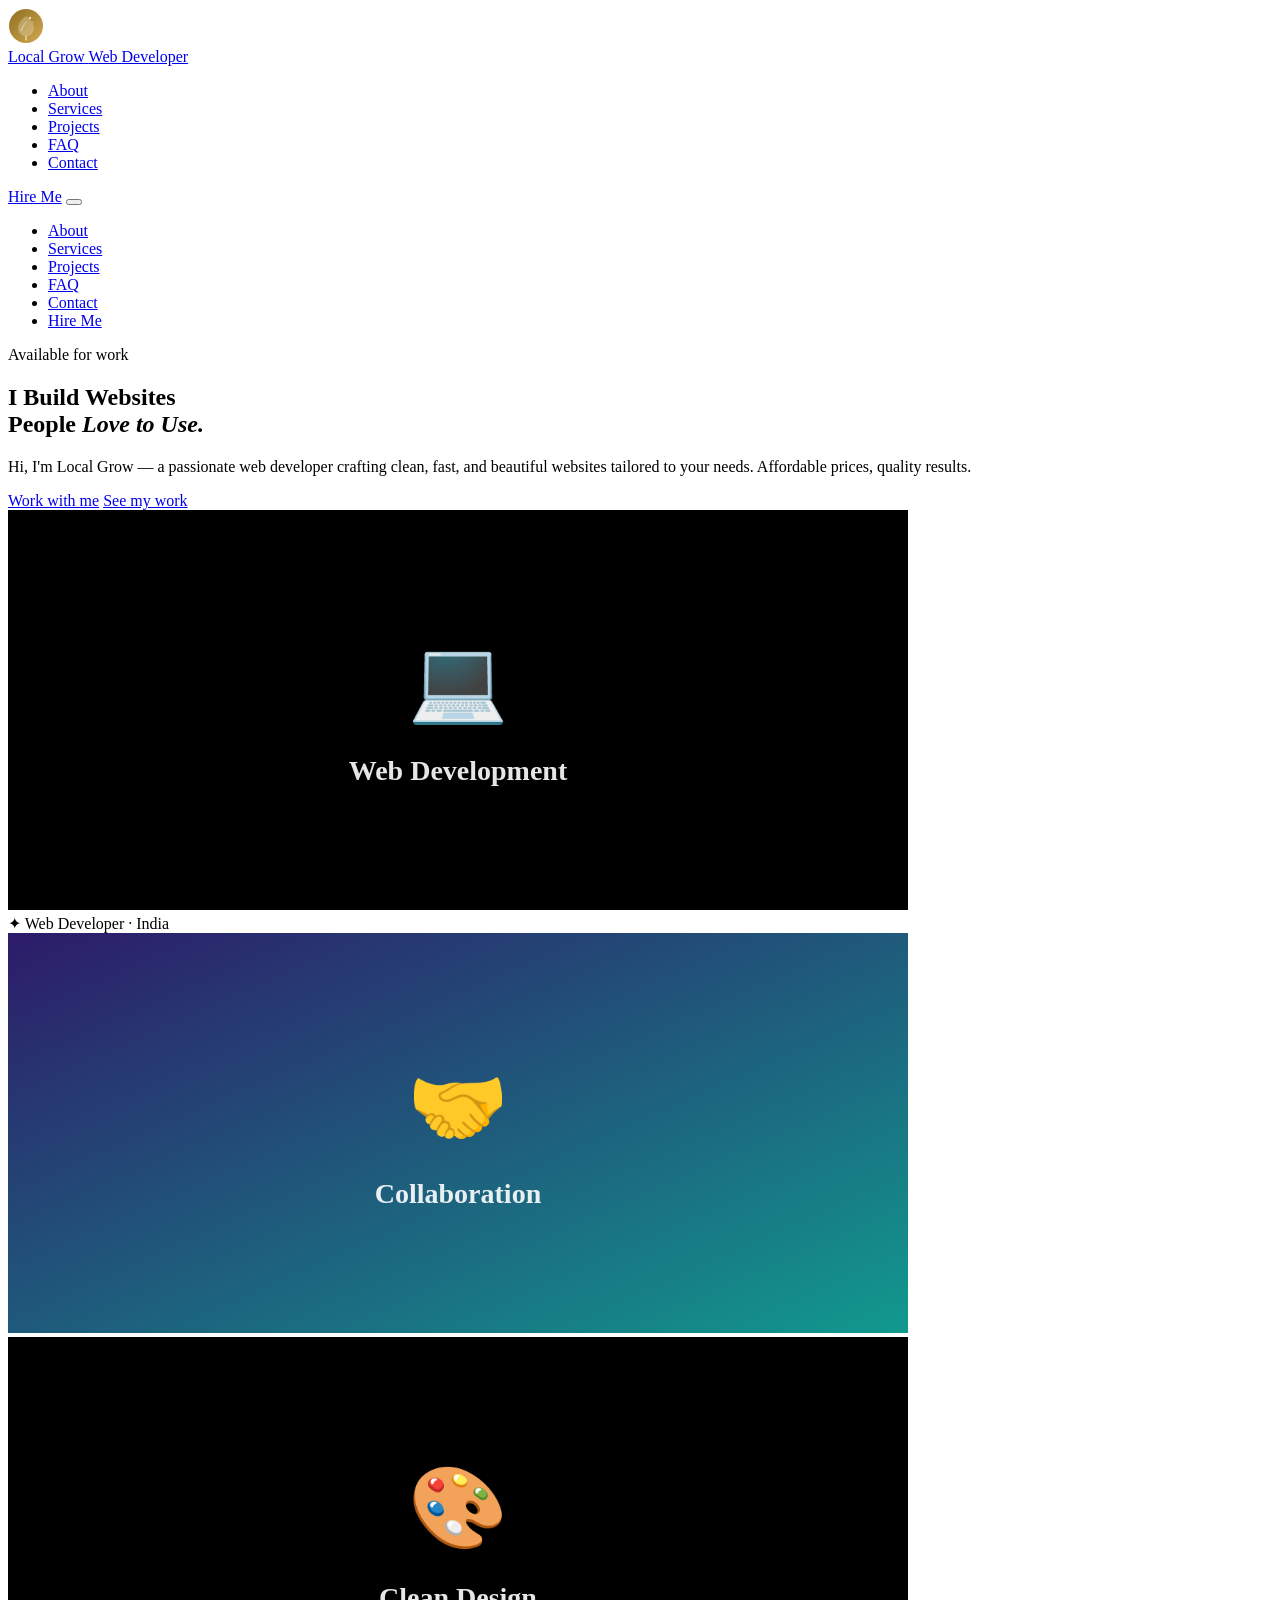
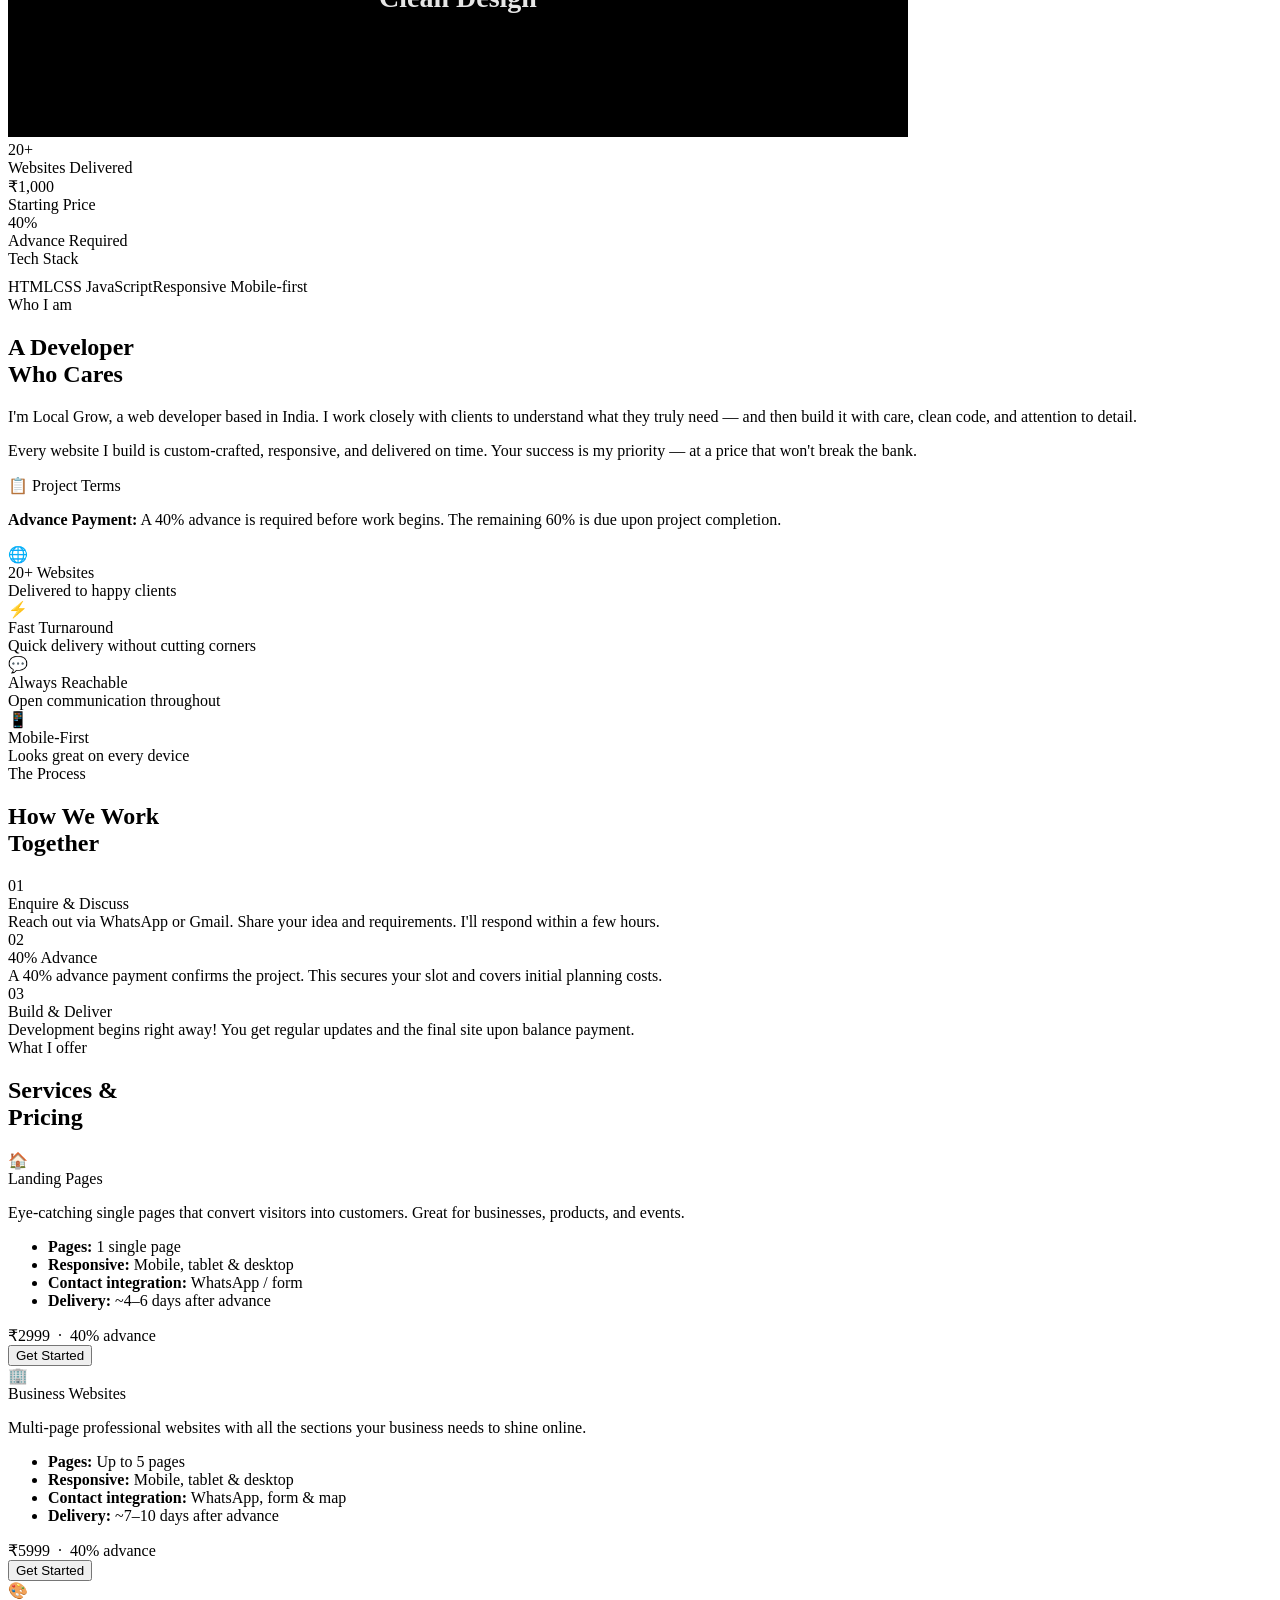
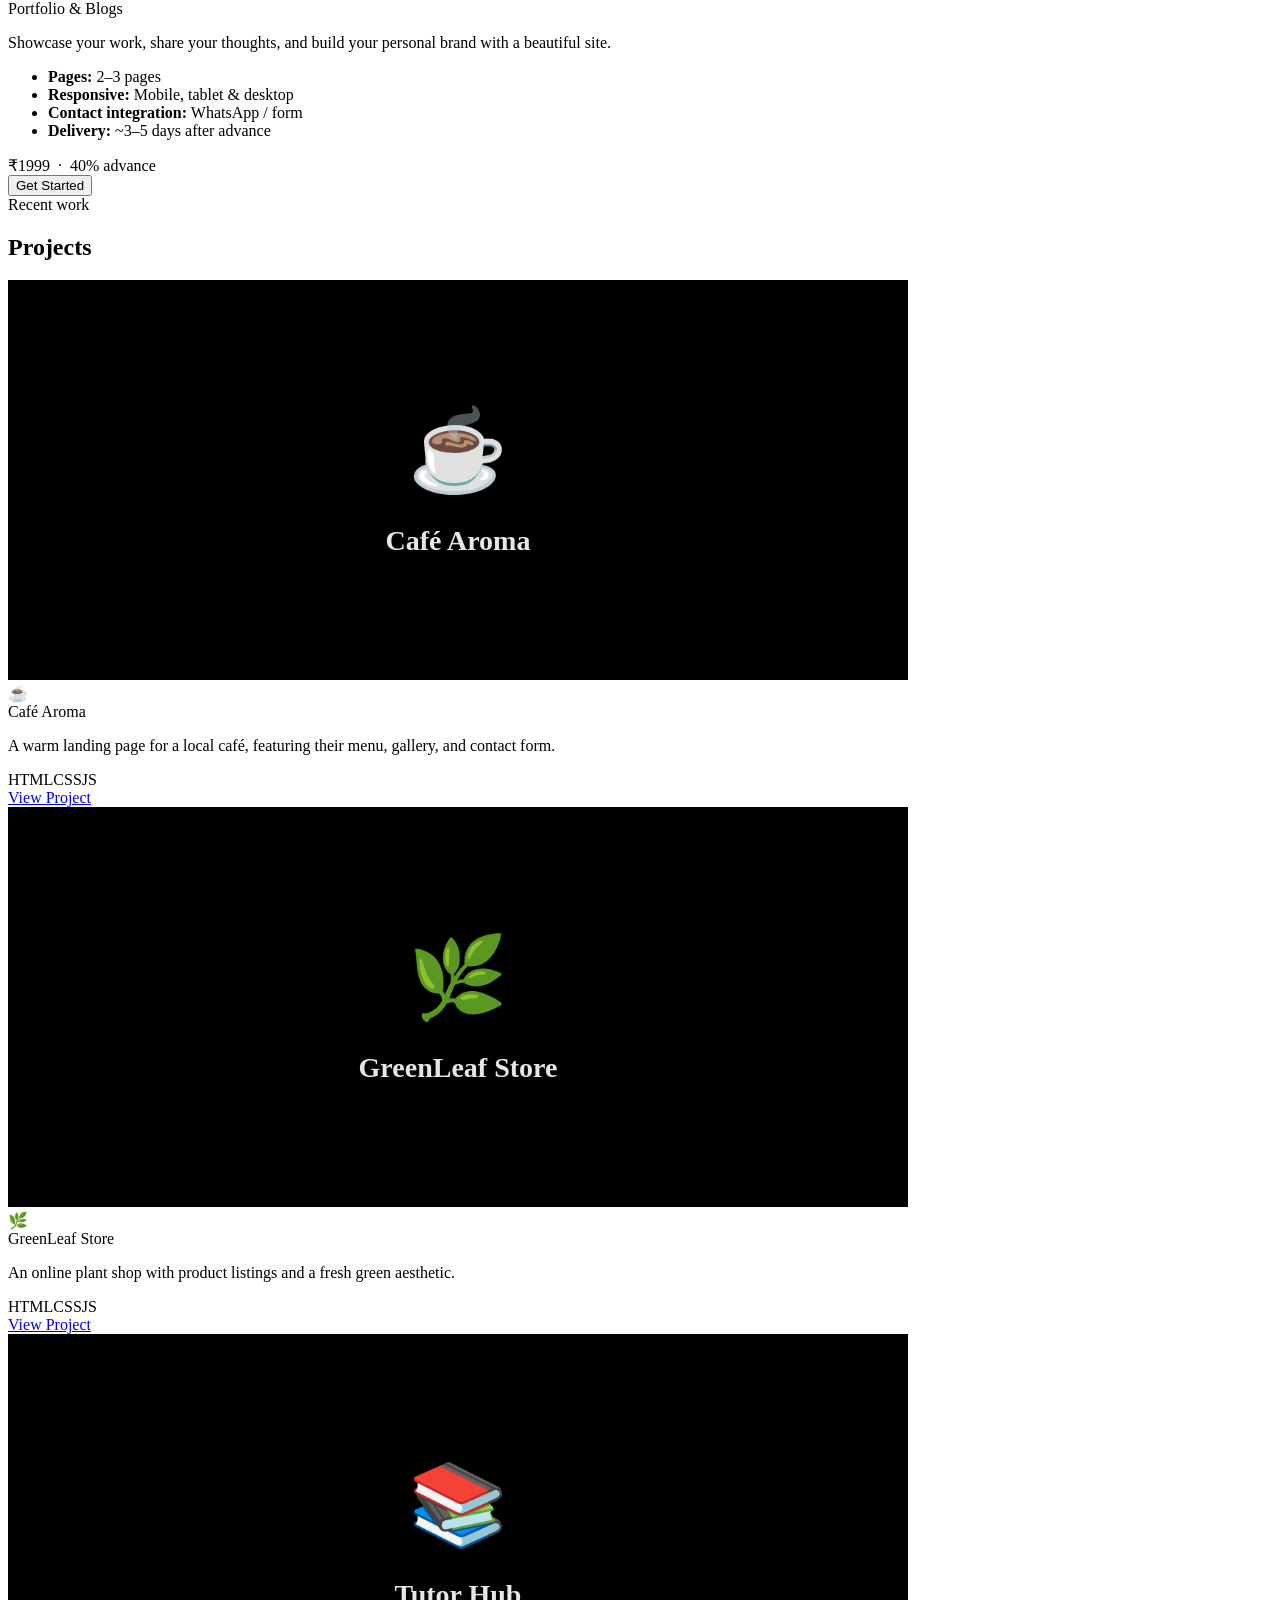
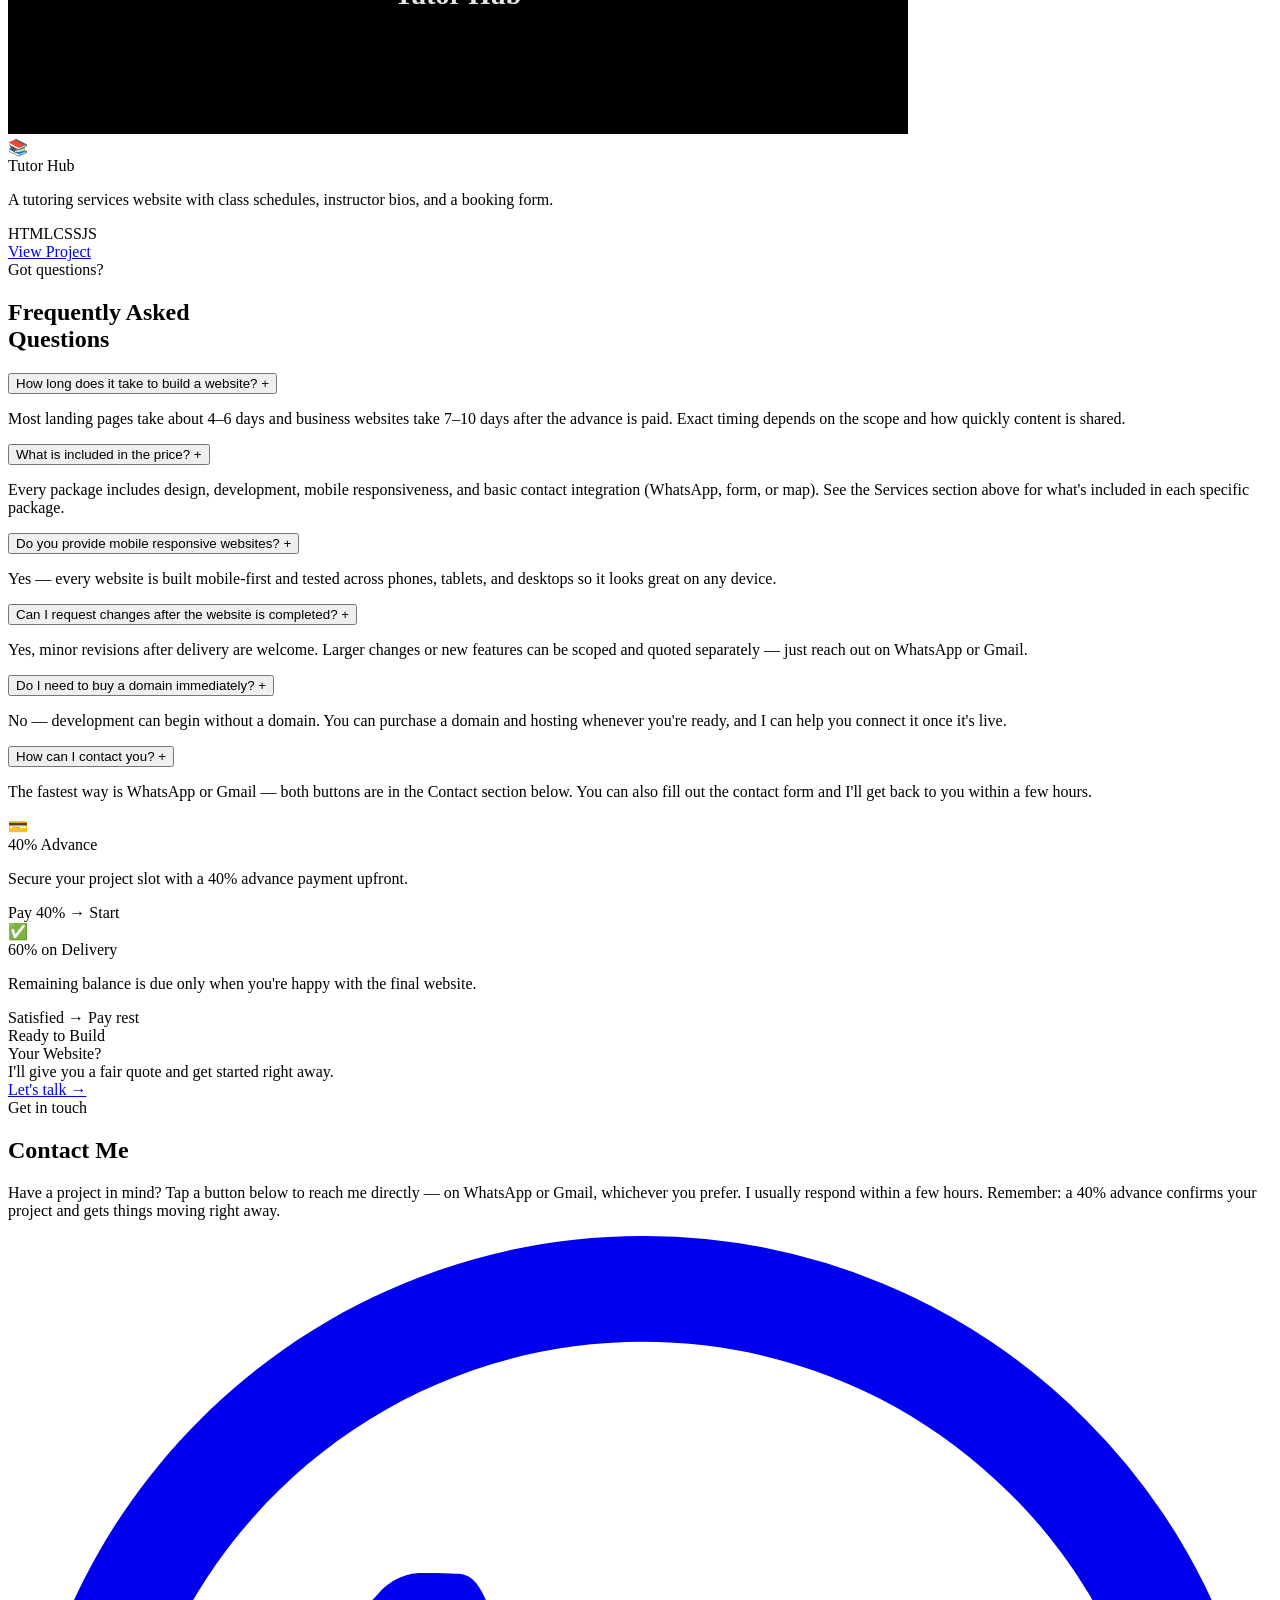
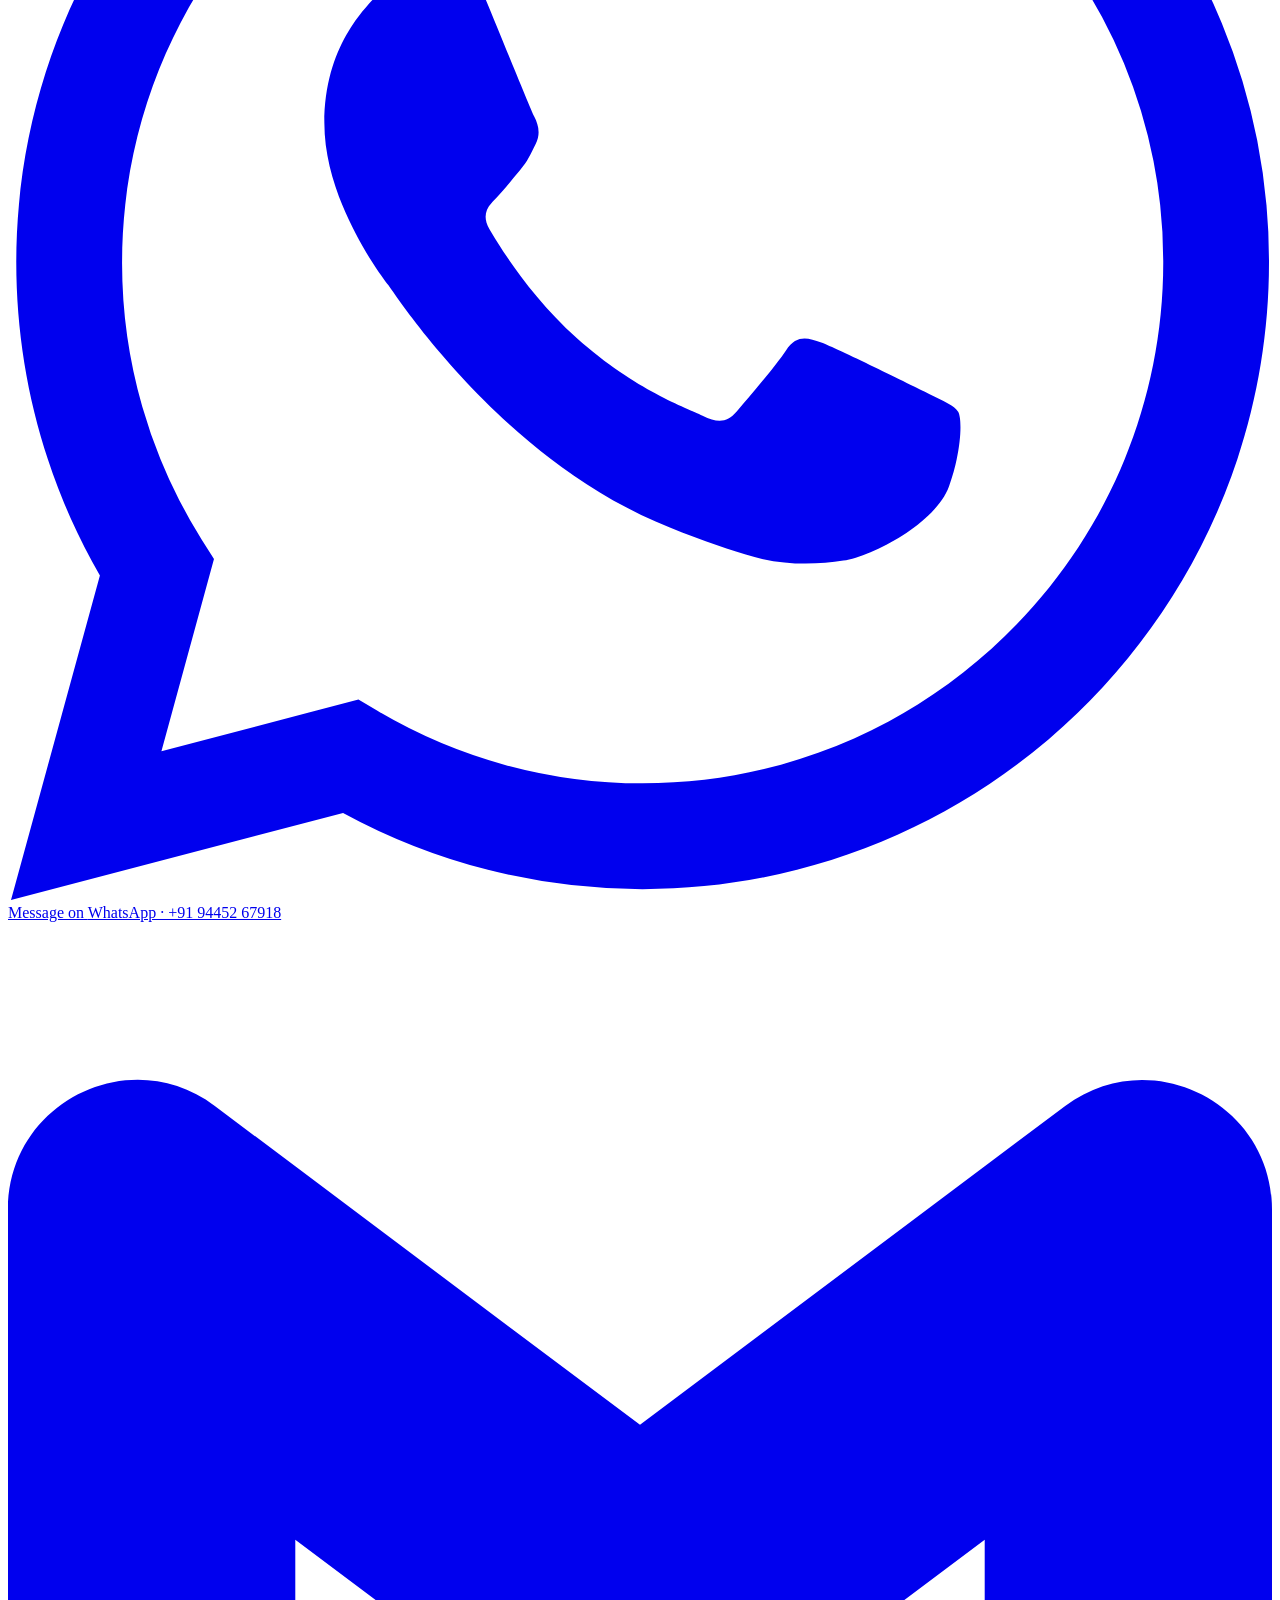
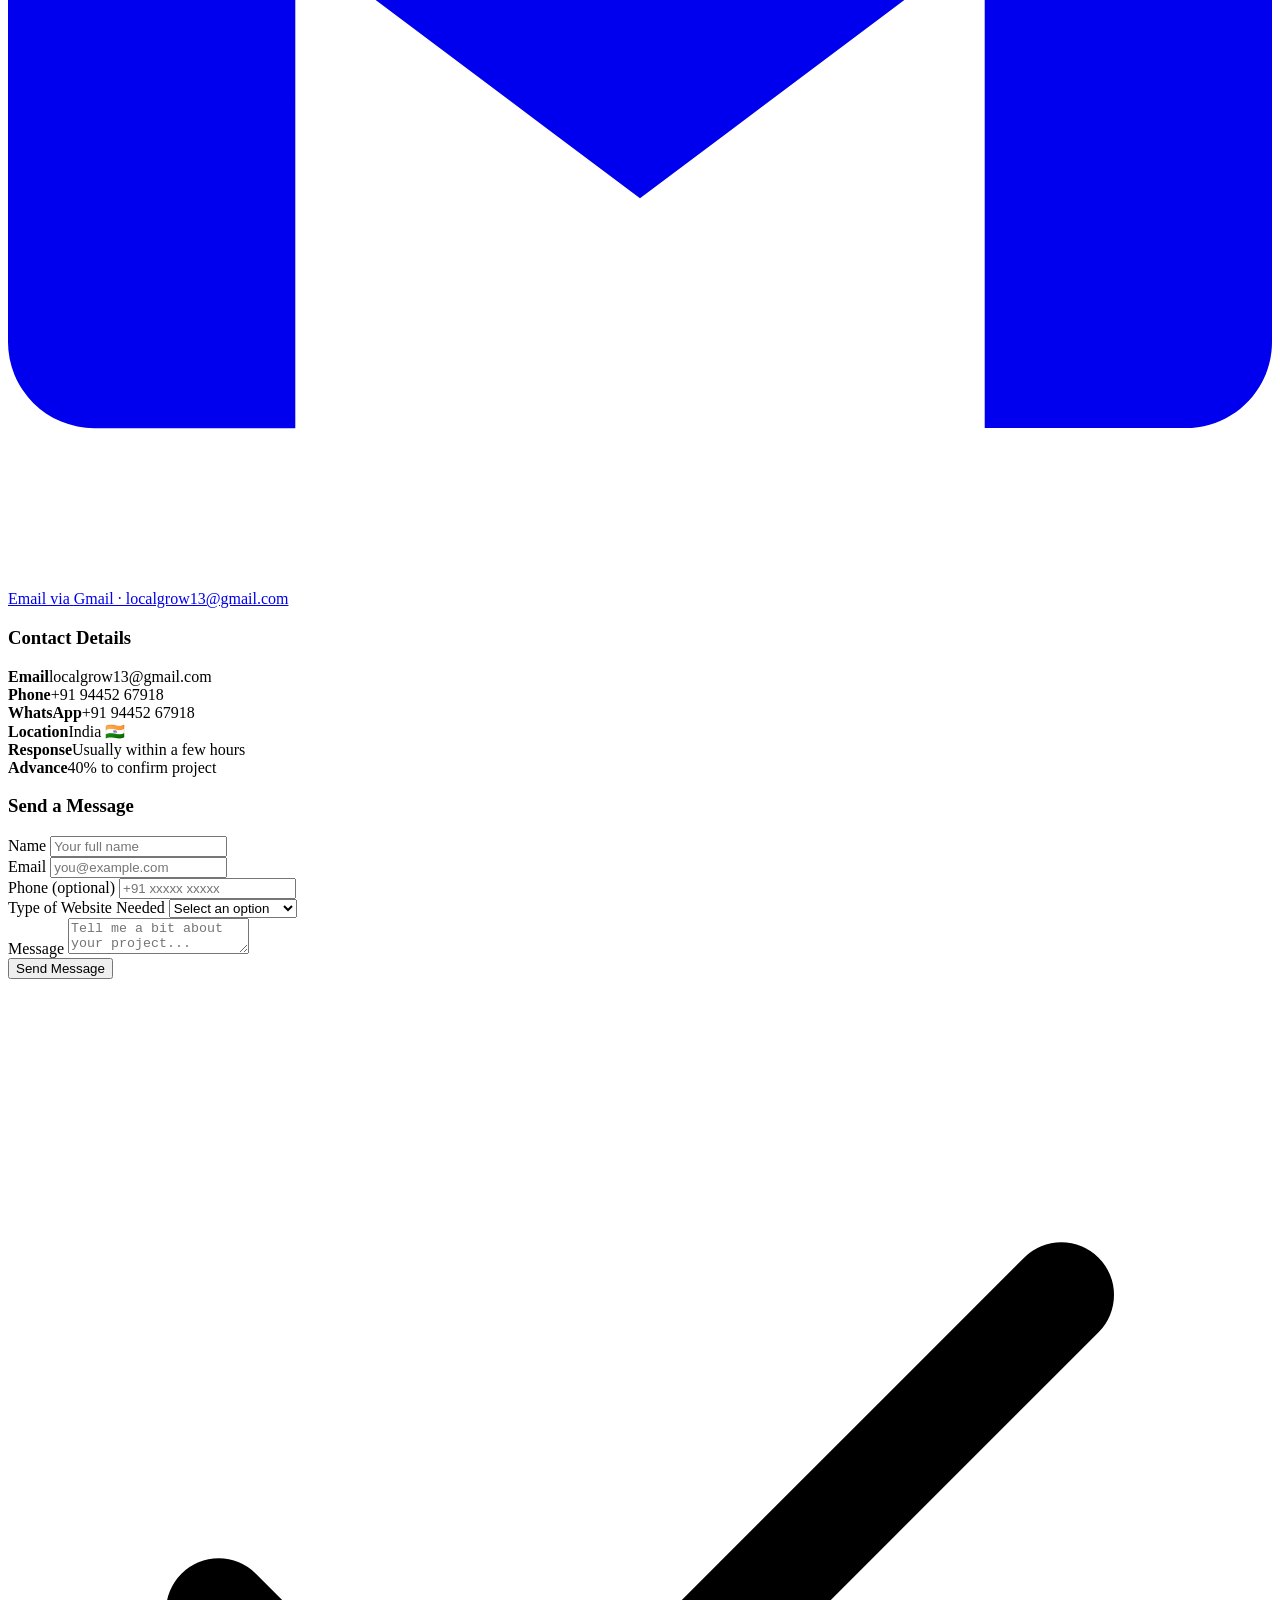
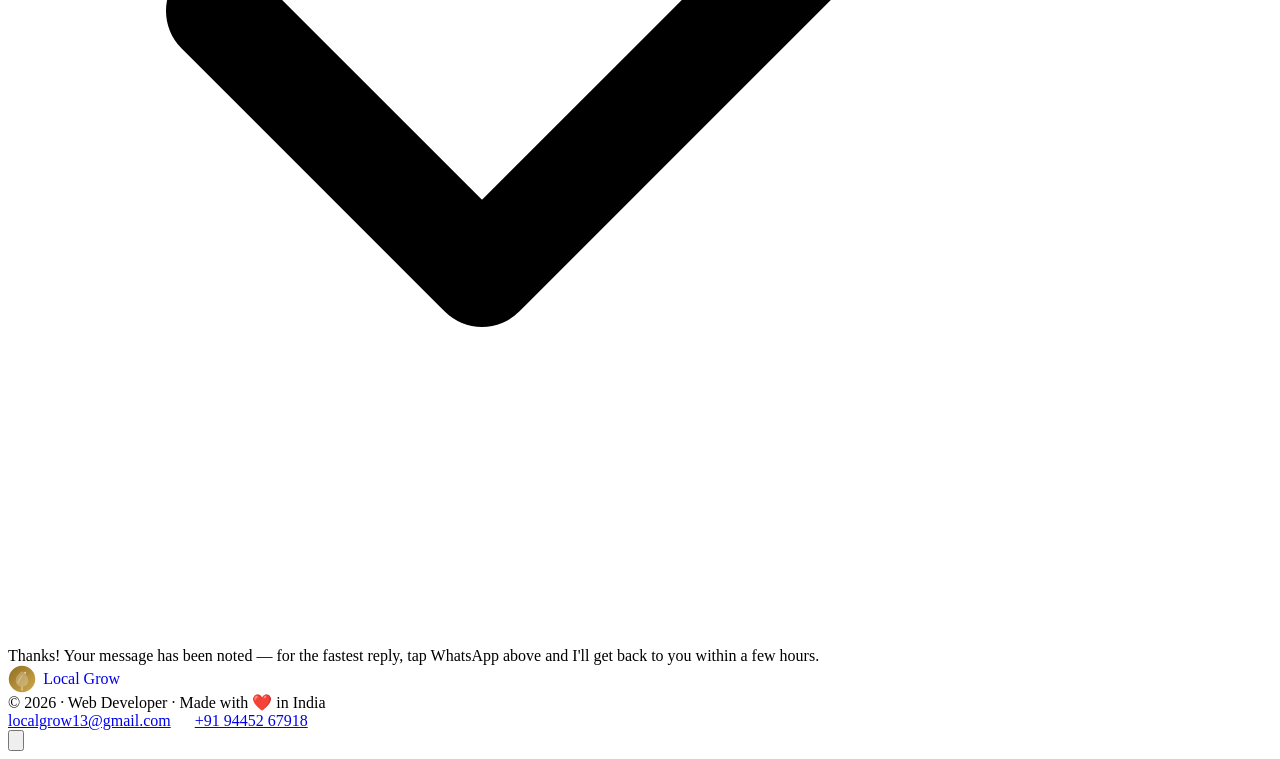
==== index.html @ 1a205a89 "Rename index[1].html to index.html" ====
<!DOCTYPE html>
<html lang="en">
<head>
<meta charset="UTF-8" />
<meta name="viewport" content="width=device-width, initial-scale=1.0" />
<title>Local Grow — Web Developer</title>
<link rel="icon" type="image/svg+xml" href="data:image/svg+xml,%3Csvg xmlns='http://www.w3.org/2000/svg' viewBox='0 0 36 36'%3E%3Cdefs%3E%3ClinearGradient id='g' x1='0' y1='0' x2='36' y2='36' gradientUnits='userSpaceOnUse'%3E%3Cstop offset='0%25' stop-color='%238c6d1f'/%3E%3Cstop offset='100%25' stop-color='%23d4aa50'/%3E%3C/linearGradient%3E%3C/defs%3E%3Ccircle cx='18' cy='18' r='17' fill='url(%23g)'/%3E%3Cpath d='M18 8 C18 8 26 13 26 20 C26 25 22.5 28 18 28 C13.5 28 10 25 10 20 C10 13 18 8 18 8Z' fill='rgba(255,255,255,0.3)'/%3E%3Cline x1='18' y1='28' x2='18' y2='32' stroke='rgba(255,255,255,0.6)' stroke-width='1.5' stroke-linecap='round'/%3E%3Cpath d='M18 14 C18 14 14 19 13 23' stroke='rgba(255,255,255,0.5)' stroke-width='1' stroke-linecap='round' fill='none'/%3E%3Ccircle cx='22' cy='10' r='1.2' fill='rgba(255,255,255,0.7)'/%3E%3C/svg%3E" />
<link rel="preconnect" href="https://fonts.googleapis.com" />
<link rel="preconnect" href="https://fonts.gstatic.com" crossorigin />
<link href="https://fonts.googleapis.com/css2?family=Libre+Baskerville:ital,wght@0,400;0,700;1,400&family=Nunito+Sans:wght@300;400;500;600;700&family=Poppins:wght@300;400;500;600&display=swap" rel="stylesheet" />
<link rel="stylesheet" href="style.css" />
</head>
<body>

<!-- ══ NAV ══ -->
<nav>
  <a class="nav-logo" href="#">
    <!-- SVG leaf/grow icon -->
    <svg class="logo-icon" width="36" height="36" viewBox="0 0 36 36" fill="none" xmlns="http://www.w3.org/2000/svg">
      <circle cx="18" cy="18" r="17" fill="url(#logoGrad)" />
      <!-- leaf shape -->
      <path d="M18 8 C18 8 26 13 26 20 C26 25 22.5 28 18 28 C13.5 28 10 25 10 20 C10 13 18 8 18 8Z" fill="rgba(255,255,255,0.25)" />
      <!-- stem -->
      <line x1="18" y1="28" x2="18" y2="32" stroke="rgba(255,255,255,0.6)" stroke-width="1.5" stroke-linecap="round"/>
      <!-- vein -->
      <path d="M18 14 C18 14 14 19 13 23" stroke="rgba(255,255,255,0.5)" stroke-width="1" stroke-linecap="round" fill="none"/>
      <!-- sparkle top -->
      <circle cx="22" cy="10" r="1.2" fill="rgba(255,255,255,0.7)"/>
      <circle cx="25" cy="14" r=".7" fill="rgba(255,255,255,0.5)"/>
      <defs>
        <linearGradient id="logoGrad" x1="0" y1="0" x2="36" y2="36" gradientUnits="userSpaceOnUse">
          <stop offset="0%" stop-color="#8c6d1f"/>
          <stop offset="100%" stop-color="#d4aa50"/>
        </linearGradient>
      </defs>
    </svg>
    <div>
      <span class="logo-text-main">Local Grow</span>
      <span class="logo-text-sub">Web Developer</span>
    </div>
  </a>
  <ul class="nav-links">
    <li><a href="#about">About</a></li>
    <li><a href="#services">Services</a></li>
    <li><a href="#projects">Projects</a></li>
    <li><a href="#faq">FAQ</a></li>
    <li><a href="#contact">Contact</a></li>
  </ul>
  <a class="nav-cta" href="#contact">Hire Me</a>
  <!-- hamburger button, shown only on mobile/tablet -->
  <button class="nav-toggle" id="nav-toggle" aria-label="Toggle navigation menu" aria-expanded="false">
    <span></span><span></span><span></span>
  </button>
</nav>

<!-- dim background behind the mobile nav panel -->
<div class="nav-overlay" id="nav-overlay"></div>

<!-- mobile navigation panel -->
<ul class="nav-links-mobile" id="nav-links-mobile">
  <li><a href="#about">About</a></li>
  <li><a href="#services">Services</a></li>
  <li><a href="#projects">Projects</a></li>
  <li><a href="#faq">FAQ</a></li>
  <li><a href="#contact">Contact</a></li>
  <li><a class="nav-cta" href="#contact">Hire Me</a></li>
</ul>

<!-- ══ HERO ══ -->
<section class="hero">
  <div class="hero-content">
    <div class="hero-eyebrow"><span class="badge-dot"></span>Available for work</div>
    <h1>I Build Websites<br>People <em>Love to Use.</em></h1>
    <p class="hero-desc">Hi, I'm Local Grow — a passionate web developer crafting clean, fast, and beautiful websites tailored to your needs. Affordable prices, quality results.</p>
    <div class="hero-btns">
      <a class="btn-gold" href="#contact">Work with me</a>
      <a class="btn-outline" href="#projects">See my work</a>
    </div>
  </div>
  <div class="hero-visual">
    <!-- wide top photo -->
    <div class="hero-photo">
      <img src="[data-uri]"
           alt="Web development code editor" loading="lazy" onerror="this.src='https://picsum.photos/seed/code/900/400'" />
      <div class="hero-photo-badge">✦ Web Developer · India</div>
    </div>
    <!-- two smaller photos -->
    <div class="hero-photo">
      <img src="[data-uri]"
           alt="Developer working on laptop" loading="lazy" onerror="this.src='https://picsum.photos/seed/desk/600/300'" />
    </div>
    <div class="hero-photo">
      <img src="[data-uri]"
           alt="Web design on screen" loading="lazy" onerror="this.src='https://picsum.photos/seed/laptop/600/300'" />
    </div>
    <!-- stat card -->
    <div class="hero-stat-card">
      <div class="stat-row">
        <div class="stat">
          <div class="stat-num">20+</div>
          <div class="stat-label">Websites Delivered</div>
        </div>
        <div class="stat">
          <div class="stat-num">₹1,000</div>
          <div class="stat-label">Starting Price</div>
        </div>
        <div class="stat">
          <div class="stat-num">40%</div>
          <div class="stat-label">Advance Required</div>
        </div>
      </div>
      <div class="divider"></div>
      <div class="stat-label" style="margin-bottom:.65rem;">Tech Stack</div>
      <div class="skill-tags">
        <span class="tag">HTML</span><span class="tag">CSS</span>
        <span class="tag">JavaScript</span><span class="tag">Responsive</span>
        <span class="tag">Mobile-first</span>
      </div>
    </div>
  </div>
</section>

<!-- ══ ABOUT ══ -->
<section id="about">
  <div class="about-text">
    <div class="section-label reveal">Who I am</div>
    <h2 class="section-title reveal reveal-delay-1">A Developer<br>Who Cares</h2>
    <p class="reveal reveal-delay-2">I'm Local Grow, a web developer based in India. I work closely with clients to understand what they truly need — and then build it with care, clean code, and attention to detail.</p>
    <p class="reveal reveal-delay-2">Every website I build is custom-crafted, responsive, and delivered on time. Your success is my priority — at a price that won't break the bank.</p>

    <!-- POLICY NOTICE -->
    <div class="policy-notice reveal reveal-delay-3">
      <div class="policy-notice-title">📋 Project Terms</div>
      <p><strong>Advance Payment:</strong> A 40% advance is required before work begins. The remaining 60% is due upon project completion.</p>
    </div>
  </div>
  <div class="perks">
    <div class="perk reveal reveal-delay-1"><div class="perk-icon">🌐</div><div class="perk-title">20+ Websites</div><div class="perk-desc">Delivered to happy clients</div></div>
    <div class="perk reveal reveal-delay-2"><div class="perk-icon">⚡</div><div class="perk-title">Fast Turnaround</div><div class="perk-desc">Quick delivery without cutting corners</div></div>
    <div class="perk reveal reveal-delay-3"><div class="perk-icon">💬</div><div class="perk-title">Always Reachable</div><div class="perk-desc">Open communication throughout</div></div>
    <div class="perk reveal reveal-delay-4"><div class="perk-icon">📱</div><div class="perk-title">Mobile-First</div><div class="perk-desc">Looks great on every device</div></div>
  </div>
</section>

<!-- ══ HOW IT WORKS ══ -->
<section id="how-it-works">
  <div class="section-label reveal">The Process</div>
  <h2 class="section-title reveal reveal-delay-1">How We Work<br>Together</h2>
  <div class="steps-grid steps-grid-3">
    <div class="step-card reveal reveal-delay-1">
      <span class="step-num">01</span>
      <div class="step-title">Enquire & Discuss</div>
      <div class="step-desc">Reach out via WhatsApp or Gmail. Share your idea and requirements. I'll respond within a few hours.</div>
    </div>
    <div class="step-card highlight reveal reveal-delay-2">
      <span class="step-num">02</span>
      <div class="step-title">40% Advance</div>
      <div class="step-desc">A 40% advance payment confirms the project. This secures your slot and covers initial planning costs.</div>
    </div>
    <div class="step-card reveal reveal-delay-3">
      <span class="step-num">03</span>
      <div class="step-title">Build & Deliver</div>
      <div class="step-desc">Development begins right away! You get regular updates and the final site upon balance payment.</div>
    </div>
  </div>
</section>

<!-- ══ SERVICES ══ -->
<section id="services">
  <div class="section-label reveal">What I offer</div>
  <h2 class="section-title reveal reveal-delay-1">Services &amp;<br>Pricing</h2>
  <div class="services-grid">
    <div class="service-card reveal reveal-delay-1">
      <div class="service-icon">🏠</div>
      <div class="service-name">Landing Pages</div>
      <p class="service-desc">Eye-catching single pages that convert visitors into customers. Great for businesses, products, and events.</p>
      <!-- package details: what's included in this tier -->
      <ul class="service-list">
        <li><strong>Pages:</strong>&nbsp;1 single page</li>
        <li><strong>Responsive:</strong>&nbsp;Mobile, tablet &amp; desktop</li>
        <li><strong>Contact integration:</strong>&nbsp;WhatsApp / form</li>
        <li><strong>Delivery:</strong>&nbsp;~4–6 days after advance</li>
      </ul>
      <div class="service-price">₹2999 &nbsp;·&nbsp; 40% advance</div>
      <button type="button" class="btn-service" data-scroll-target="contact">Get Started</button>
    </div>
    <div class="service-card reveal reveal-delay-2">
      <div class="service-icon">🏢</div>
      <div class="service-name">Business Websites</div>
      <p class="service-desc">Multi-page professional websites with all the sections your business needs to shine online.</p>
      <ul class="service-list">
        <li><strong>Pages:</strong>&nbsp;Up to 5 pages</li>
        <li><strong>Responsive:</strong>&nbsp;Mobile, tablet &amp; desktop</li>
        <li><strong>Contact integration:</strong>&nbsp;WhatsApp, form &amp; map</li>
        <li><strong>Delivery:</strong>&nbsp;~7–10 days after advance</li>
      </ul>
      <div class="service-price">₹5999 &nbsp;·&nbsp; 40% advance</div>
      <button type="button" class="btn-service" data-scroll-target="contact">Get Started</button>
    </div>
    <div class="service-card reveal reveal-delay-3">
      <div class="service-icon">🎨</div>
      <div class="service-name">Portfolio &amp; Blogs</div>
      <p class="service-desc">Showcase your work, share your thoughts, and build your personal brand with a beautiful site.</p>
      <ul class="service-list">
        <li><strong>Pages:</strong>&nbsp;2–3 pages</li>
        <li><strong>Responsive:</strong>&nbsp;Mobile, tablet &amp; desktop</li>
        <li><strong>Contact integration:</strong>&nbsp;WhatsApp / form</li>
        <li><strong>Delivery:</strong>&nbsp;~3–5 days after advance</li>
      </ul>
      <div class="service-price">₹1999 &nbsp;·&nbsp; 40% advance</div>
      <button type="button" class="btn-service" data-scroll-target="contact">Get Started</button>
    </div>
  </div>
</section>

<!-- ══ PROJECTS ══ -->
<section id="projects">
  <div class="section-label reveal">Recent work</div>
  <h2 class="section-title reveal reveal-delay-1">Projects</h2>
  <div class="projects-grid">
    <div class="project-card reveal reveal-delay-1">
      <div class="project-photo">
        <img src="[data-uri]"
             alt="Café Aroma project" loading="lazy" onerror="this.src='https://picsum.photos/seed/cafe/600/300'" />
      </div>
      <div class="project-body">
        <div class="project-icon">☕</div>
        <div class="project-name">Café Aroma</div>
        <p class="project-desc">A warm landing page for a local café, featuring their menu, gallery, and contact form.</p>
        <div class="project-stack"><span class="tag">HTML</span><span class="tag">CSS</span><span class="tag">JS</span></div>
        <!-- project action buttons — replace href="#" with real links when available -->
        <div class="project-btns">
          <a class="btn-project btn-project-view" href="#" target="_blank" rel="noopener noreferrer">View Project</a>
        </div>
      </div>
    </div>
    <div class="project-card reveal reveal-delay-2">
      <div class="project-photo">
        <img src="[data-uri]"
             alt="GreenLeaf Store project" loading="lazy" onerror="this.src='https://picsum.photos/seed/plant/600/300'" />
      </div>
      <div class="project-body">
        <div class="project-icon">🌿</div>
        <div class="project-name">GreenLeaf Store</div>
        <p class="project-desc">An online plant shop with product listings and a fresh green aesthetic.</p>
        <div class="project-stack"><span class="tag">HTML</span><span class="tag">CSS</span><span class="tag">JS</span></div>
        <div class="project-btns">
          <a class="btn-project btn-project-view" href="#" target="_blank" rel="noopener noreferrer">View Project</a>
        </div>
      </div>
    </div>
    <div class="project-card reveal reveal-delay-3">
      <div class="project-photo">
        <img src="[data-uri]"
             alt="Tutor Hub project" loading="lazy" onerror="this.src='https://picsum.photos/seed/study/600/300'" />
      </div>
      <div class="project-body">
        <div class="project-icon">📚</div>
        <div class="project-name">Tutor Hub</div>
        <p class="project-desc">A tutoring services website with class schedules, instructor bios, and a booking form.</p>
        <div class="project-stack"><span class="tag">HTML</span><span class="tag">CSS</span><span class="tag">JS</span></div>
        <div class="project-btns">
          <a class="btn-project btn-project-view" href="#" target="_blank" rel="noopener noreferrer">View Project</a>
        </div>
      </div>
    </div>
  </div>
</section>

<!-- ══ FAQ ══ -->
<section id="faq">
  <div class="section-label reveal">Got questions?</div>
  <h2 class="section-title reveal reveal-delay-1">Frequently Asked<br>Questions</h2>
  <div class="faq-list">
    <!-- each .faq-item toggles open/closed via JS; content stays in the DOM for accessibility/SEO -->
    <div class="faq-item reveal reveal-delay-1">
      <button class="faq-question" aria-expanded="false">
        How long does it take to build a website?
        <span class="faq-icon">+</span>
      </button>
      <div class="faq-answer">
        <p>Most landing pages take about 4–6 days and business websites take 7–10 days after the advance is paid. Exact timing depends on the scope and how quickly content is shared.</p>
      </div>
    </div>
    <div class="faq-item reveal reveal-delay-1">
      <button class="faq-question" aria-expanded="false">
        What is included in the price?
        <span class="faq-icon">+</span>
      </button>
      <div class="faq-answer">
        <p>Every package includes design, development, mobile responsiveness, and basic contact integration (WhatsApp, form, or map). See the Services section above for what's included in each specific package.</p>
      </div>
    </div>
    <div class="faq-item reveal reveal-delay-2">
      <button class="faq-question" aria-expanded="false">
        Do you provide mobile responsive websites?
        <span class="faq-icon">+</span>
      </button>
      <div class="faq-answer">
        <p>Yes — every website is built mobile-first and tested across phones, tablets, and desktops so it looks great on any device.</p>
      </div>
    </div>
    <div class="faq-item reveal reveal-delay-2">
      <button class="faq-question" aria-expanded="false">
        Can I request changes after the website is completed?
        <span class="faq-icon">+</span>
      </button>
      <div class="faq-answer">
        <p>Yes, minor revisions after delivery are welcome. Larger changes or new features can be scoped and quoted separately — just reach out on WhatsApp or Gmail.</p>
      </div>
    </div>
    <div class="faq-item reveal reveal-delay-3">
      <button class="faq-question" aria-expanded="false">
        Do I need to buy a domain immediately?
        <span class="faq-icon">+</span>
      </button>
      <div class="faq-answer">
        <p>No — development can begin without a domain. You can purchase a domain and hosting whenever you're ready, and I can help you connect it once it's live.</p>
      </div>
    </div>
    <div class="faq-item reveal reveal-delay-3">
      <button class="faq-question" aria-expanded="false">
        How can I contact you?
        <span class="faq-icon">+</span>
      </button>
      <div class="faq-answer">
        <p>The fastest way is WhatsApp or Gmail — both buttons are in the Contact section below. You can also fill out the contact form and I'll get back to you within a few hours.</p>
      </div>
    </div>
  </div>
</section>

<!-- ══ POLICY BANNER ══ -->
<div class="policy-banner policy-banner-2 reveal">
  <div class="policy-item">
    <div class="policy-item-icon">💳</div>
    <div class="policy-item-title">40% Advance</div>
    <p class="policy-item-desc">Secure your project slot with a 40% advance payment upfront.</p>
    <div class="policy-item-val">Pay 40% → Start</div>
  </div>
  <div class="policy-item">
    <div class="policy-item-icon">✅</div>
    <div class="policy-item-title">60% on Delivery</div>
    <p class="policy-item-desc">Remaining balance is due only when you're happy with the final website.</p>
    <div class="policy-item-val">Satisfied → Pay rest</div>
  </div>
</div>

<!-- ══ CTA BANNER ══ -->
<div class="cta-banner reveal">
  <div>
    <div class="cta-title">Ready to Build<br>Your Website?</div>
    <div class="cta-sub">I'll give you a fair quote and get started right away.</div>
  </div>
  <a class="btn-white" href="#contact">Let's talk →</a>
</div>

<!-- ══ CONTACT ══ -->
<section id="contact">
  <div class="section-label reveal">Get in touch</div>
  <h2 class="section-title reveal reveal-delay-1">Contact Me</h2>
  <div class="contact-grid">
    <div class="contact-info">
      <p class="reveal reveal-delay-1">Have a project in mind? Tap a button below to reach me directly — on WhatsApp or Gmail, whichever you prefer. I usually respond within a few hours. Remember: a 40% advance confirms your project and gets things moving right away.</p>
      <div class="contact-channels reveal reveal-delay-2">

        <a class="contact-btn btn-whatsapp"
           href="https://wa.me/919445267918?text=Hi%20Local Grow%2C%20I%20found%20your%20portfolio%20and%20I%27d%20like%20to%20discuss%20a%20web%20project."
           target="_blank" rel="noopener noreferrer">
          <div class="contact-btn-icon-wrap">
            <svg class="contact-btn-icon" viewBox="0 0 24 24" fill="currentColor">
              <path d="M17.472 14.382c-.297-.149-1.758-.867-2.03-.967-.273-.099-.471-.148-.67.15-.197.297-.767.966-.94 1.164-.173.199-.347.223-.644.075-.297-.15-1.255-.463-2.39-1.475-.883-.788-1.48-1.761-1.653-2.059-.173-.297-.018-.458.13-.606.134-.133.298-.347.446-.52.149-.174.198-.298.298-.497.099-.198.05-.371-.025-.52-.075-.149-.669-1.612-.916-2.207-.242-.579-.487-.5-.669-.51-.173-.008-.371-.01-.57-.01-.198 0-.52.074-.792.372-.272.297-1.04 1.016-1.04 2.479 0 1.462 1.065 2.875 1.213 3.074.149.198 2.096 3.2 5.077 4.487.709.306 1.262.489 1.694.625.712.227 1.36.195 1.871.118.571-.085 1.758-.719 2.006-1.413.248-.694.248-1.289.173-1.413-.074-.124-.272-.198-.57-.347m-5.421 7.403h-.004a9.87 9.87 0 01-5.031-1.378l-.361-.214-3.741.982.998-3.648-.235-.374a9.86 9.86 0 01-1.51-5.26c.001-5.45 4.436-9.884 9.888-9.884 2.64 0 5.122 1.03 6.988 2.898a9.825 9.825 0 012.893 6.994c-.003 5.45-4.437 9.884-9.885 9.884m8.413-18.297A11.815 11.815 0 0012.05 0C5.495 0 .16 5.335.157 11.892c0 2.096.547 4.142 1.588 5.945L.057 24l6.305-1.654a11.882 11.882 0 005.683 1.448h.005c6.554 0 11.89-5.335 11.893-11.893a11.821 11.821 0 00-3.48-8.413z"/>
            </svg>
          </div>
          <div class="contact-btn-text">
            <span class="contact-btn-label">Message on</span>
            <span class="contact-btn-value">WhatsApp · +91 94452 67918</span>
          </div>
          <div class="contact-btn-dot"></div>
        </a>

        <a class="contact-btn btn-gmail"
           href="https://mail.google.com/mail/?view=cm&to=localgrow13@gmail.com&su=Website%20Project%20Inquiry&body=Hi%20Local Grow%2C%0A%0AI%20found%20your%20portfolio%20and%20I%27d%20like%20to%20discuss%20a%20project."
           target="_blank" rel="noopener noreferrer">
          <div class="contact-btn-icon-wrap">
            <svg class="contact-btn-icon" viewBox="0 0 24 24" fill="currentColor">
              <path d="M24 5.457v13.909c0 .904-.732 1.636-1.636 1.636h-3.819V11.73L12 16.64l-6.545-4.91v9.273H1.636A1.636 1.636 0 010 19.366V5.457c0-2.023 2.309-3.178 3.927-1.964L5.455 4.64 12 9.548l6.545-4.910 1.528-1.145C21.69 2.28 24 3.434 24 5.457z"/>
            </svg>
          </div>
          <div class="contact-btn-text">
            <span class="contact-btn-label">Email via</span>
            <span class="contact-btn-value">Gmail · localgrow13@gmail.com</span>
          </div>
          <div class="contact-btn-dot"></div>
        </a>
      </div>
    </div>

    <div class="contact-detail reveal reveal-delay-2">
      <h3>Contact Details</h3>
      <div class="contact-row"><strong>Email</strong><span>localgrow13@gmail.com</span></div>
      <div class="contact-row"><strong>Phone</strong><span>+91 94452 67918</span></div>
      <div class="contact-row"><strong>WhatsApp</strong><span>+91 94452 67918</span></div>
      <div class="contact-row"><strong>Location</strong><span>India 🇮🇳</span></div>
      <div class="contact-row"><strong>Response</strong><span>Usually within a few hours</span></div>
      <div class="contact-row"><strong>Advance</strong><span>40% to confirm project</span></div>
    </div>

    <!-- CONTACT FORM — client-side only, no backend. Shows a success message on submit. -->
    <div class="contact-form-card reveal reveal-delay-3">
      <h3>Send a Message</h3>
      <form id="contact-form" novalidate>
        <div class="form-row">
          <div class="form-group">
            <label for="cf-name">Name</label>
            <input type="text" id="cf-name" name="name" placeholder="Your full name" required />
          </div>
          <div class="form-group">
            <label for="cf-email">Email</label>
            <input type="email" id="cf-email" name="email" placeholder="you@example.com" required />
          </div>
        </div>
        <div class="form-row">
          <div class="form-group">
            <label for="cf-phone">Phone (optional)</label>
            <input type="tel" id="cf-phone" name="phone" placeholder="+91 xxxxx xxxxx" />
          </div>
          <div class="form-group">
            <label for="cf-type">Type of Website Needed</label>
            <select id="cf-type" name="websiteType" required>
              <option value="" disabled selected>Select an option</option>
              <option value="Landing Page">Landing Page</option>
              <option value="Business Website">Business Website</option>
              <option value="Portfolio / Blog">Portfolio / Blog</option>
              <option value="Other">Other</option>
            </select>
          </div>
        </div>
        <div class="form-group">
          <label for="cf-message">Message</label>
          <textarea id="cf-message" name="message" placeholder="Tell me a bit about your project..." required></textarea>
        </div>
        <button type="submit" class="form-submit-btn">Send Message</button>
      </form>
      <!-- shown after successful client-side "submission" since there's no backend to actually send the email -->
      <div class="form-success" id="form-success">
        <svg viewBox="0 0 24 24" fill="none" stroke="currentColor" stroke-width="2">
          <path d="M20 6L9 17l-5-5" stroke-linecap="round" stroke-linejoin="round"/>
        </svg>
        <span>Thanks! Your message has been noted — for the fastest reply, tap WhatsApp above and I'll get back to you within a few hours.</span>
      </div>
    </div>
  </div>
</section>

<!-- ══ FOOTER ══ -->
<footer>
  <a href="#" style="text-decoration:none;display:flex;align-items:center;gap:.45rem;">
    <svg width="28" height="28" viewBox="0 0 36 36" fill="none" xmlns="http://www.w3.org/2000/svg">
      <circle cx="18" cy="18" r="17" fill="url(#footerLogoGrad)" />
      <path d="M18 8 C18 8 26 13 26 20 C26 25 22.5 28 18 28 C13.5 28 10 25 10 20 C10 13 18 8 18 8Z" fill="rgba(255,255,255,0.25)" />
      <line x1="18" y1="28" x2="18" y2="32" stroke="rgba(255,255,255,0.6)" stroke-width="1.5" stroke-linecap="round"/>
      <path d="M18 14 C18 14 14 19 13 23" stroke="rgba(255,255,255,0.5)" stroke-width="1" stroke-linecap="round" fill="none"/>
      <circle cx="22" cy="10" r="1.2" fill="rgba(255,255,255,0.7)"/>
      <defs>
        <linearGradient id="footerLogoGrad" x1="0" y1="0" x2="36" y2="36" gradientUnits="userSpaceOnUse">
          <stop offset="0%" stop-color="#8c6d1f"/>
          <stop offset="100%" stop-color="#d4aa50"/>
        </linearGradient>
      </defs>
    </svg>
    <span class="footer-logo">Local Grow</span>
  </a>
  <span>© 2026 · Web Developer · Made with ❤️ in India</span>
  <div style="display:flex;gap:1.5rem;">
    <a href="https://mail.google.com/mail/?view=cm&to=localgrow13@gmail.com" target="_blank">localgrow13@gmail.com</a>
    <a href="https://wa.me/919445267918" target="_blank">+91 94452 67918</a>
  </div>
</footer>

<!-- ══ BACK TO TOP BUTTON ══ -->
<button id="back-to-top" aria-label="Back to top">
  <svg viewBox="0 0 24 24" fill="none" stroke="currentColor" stroke-width="2.5">
    <path d="M12 19V5M5 12l7-7 7 7" stroke-linecap="round" stroke-linejoin="round"/>
  </svg>
</button>

<script src="script.js"></script>
</body>
</html>
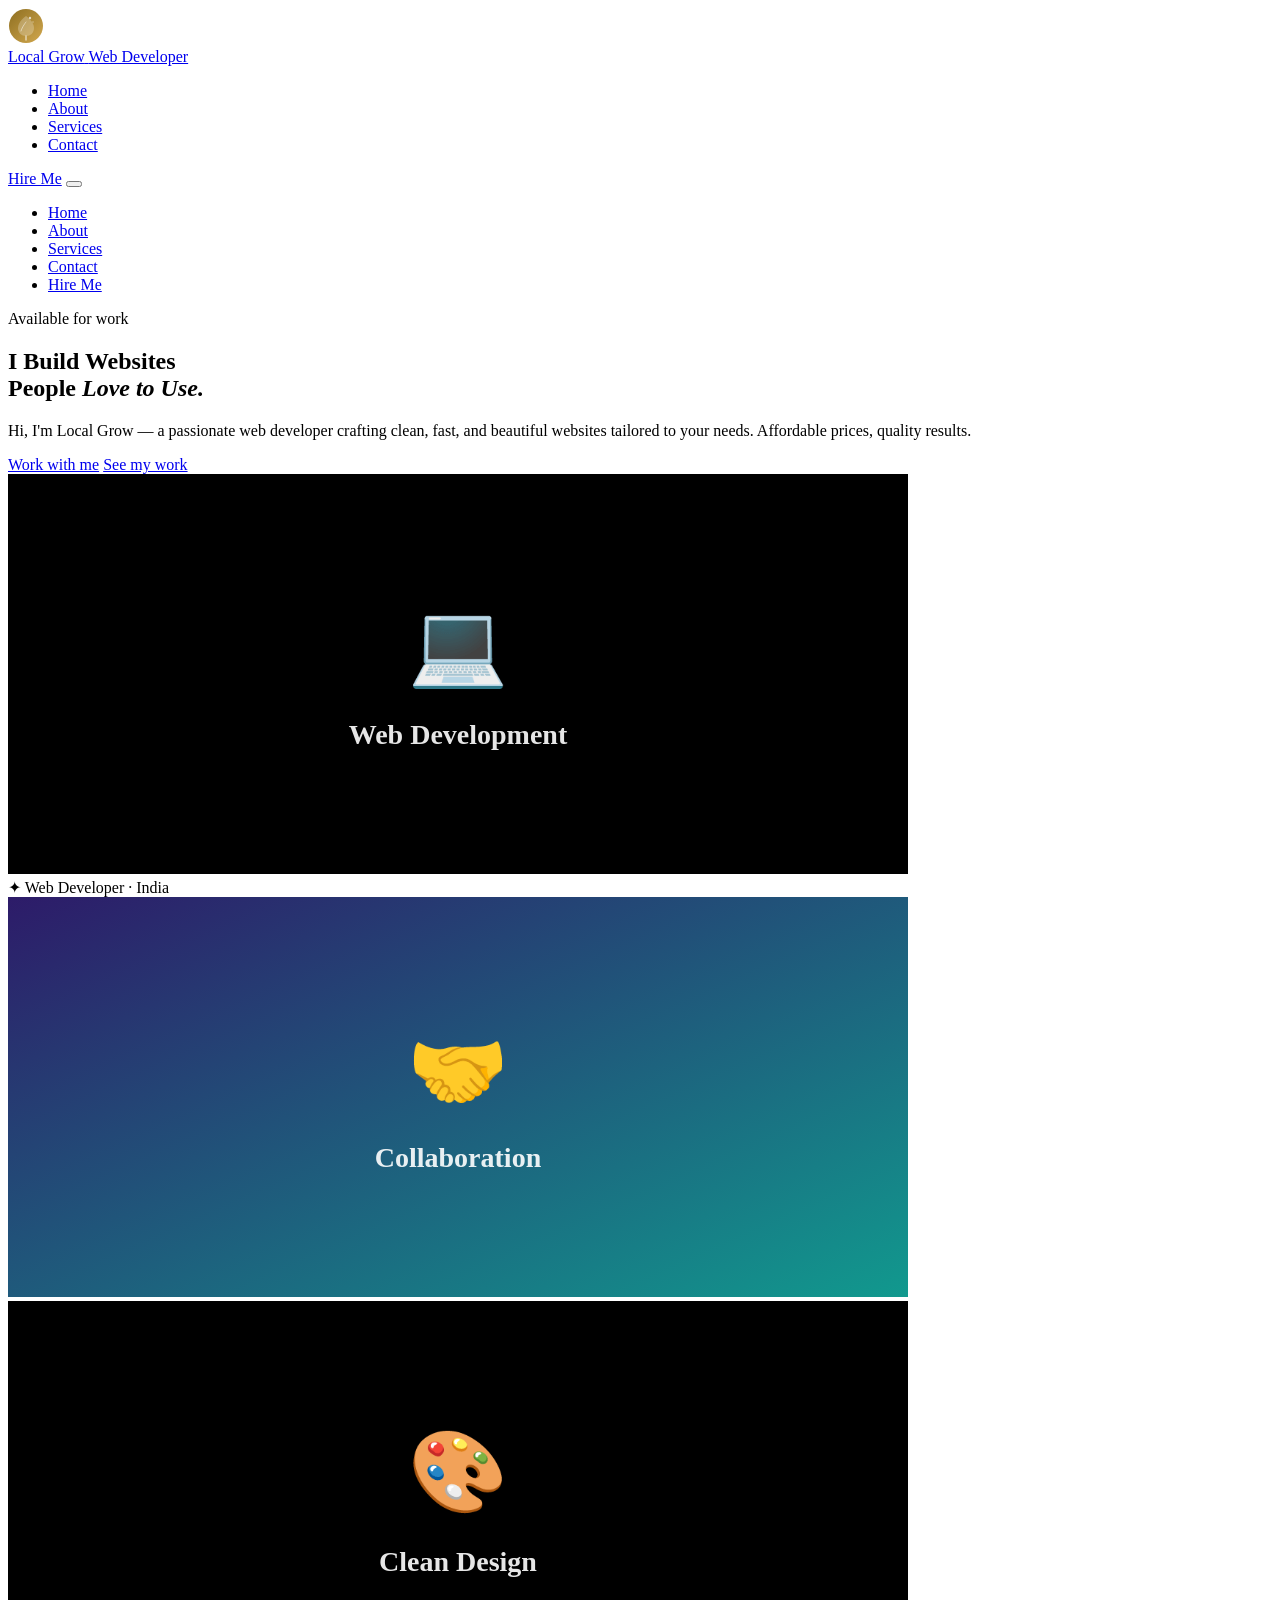
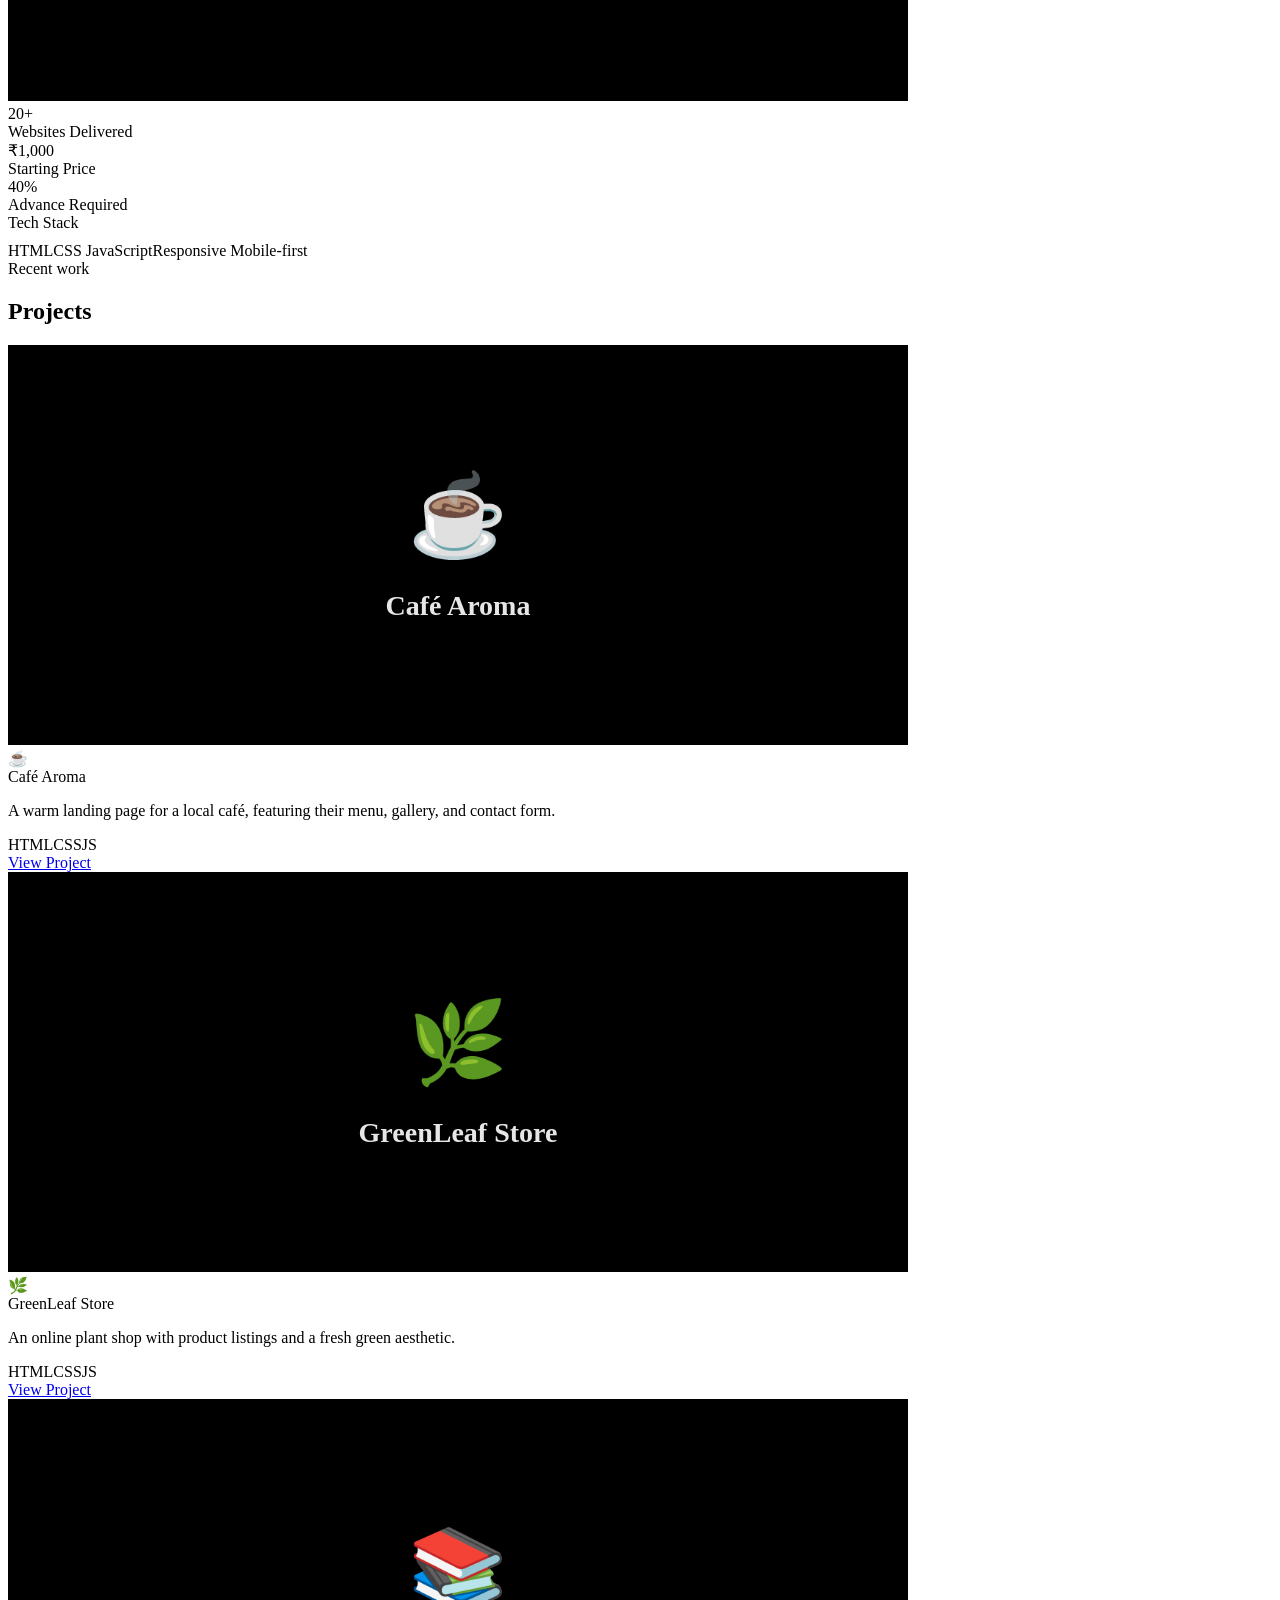
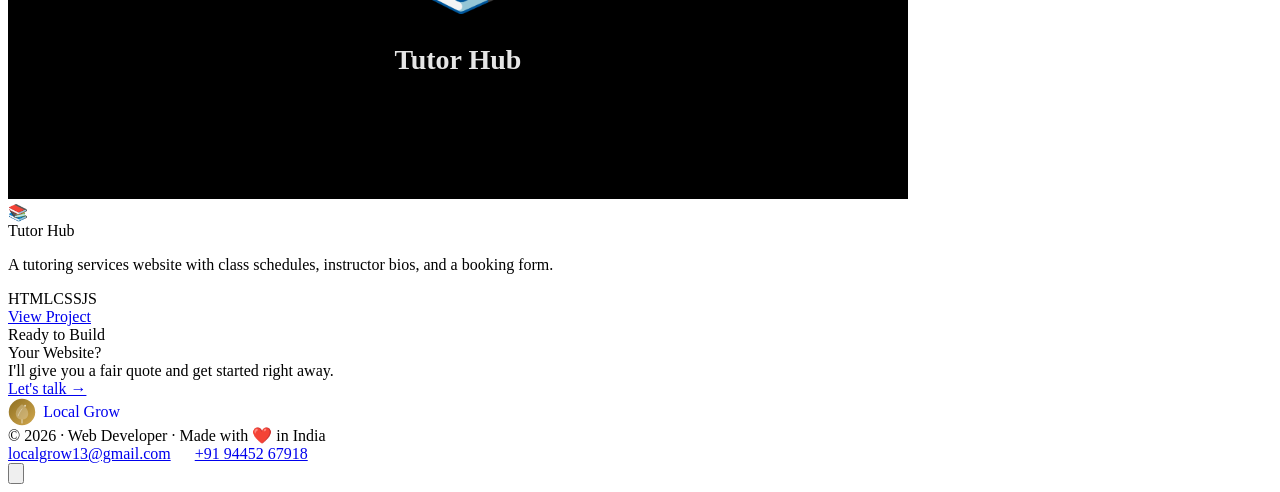
==== commit 5a9a3694: "Rename index[1].html to index.html" ====
--- a/index.html
+++ b/index.html
@@ -4,6 +4,7 @@
 <meta charset="UTF-8" />
 <meta name="viewport" content="width=device-width, initial-scale=1.0" />
 <title>Local Grow — Web Developer</title>
+<meta name="description" content="Local Grow — affordable, mobile-first websites built for small businesses in India. Landing pages, business sites, and portfolios." />
 <link rel="icon" type="image/svg+xml" href="data:image/svg+xml,%3Csvg xmlns='http://www.w3.org/2000/svg' viewBox='0 0 36 36'%3E%3Cdefs%3E%3ClinearGradient id='g' x1='0' y1='0' x2='36' y2='36' gradientUnits='userSpaceOnUse'%3E%3Cstop offset='0%25' stop-color='%238c6d1f'/%3E%3Cstop offset='100%25' stop-color='%23d4aa50'/%3E%3C/linearGradient%3E%3C/defs%3E%3Ccircle cx='18' cy='18' r='17' fill='url(%23g)'/%3E%3Cpath d='M18 8 C18 8 26 13 26 20 C26 25 22.5 28 18 28 C13.5 28 10 25 10 20 C10 13 18 8 18 8Z' fill='rgba(255,255,255,0.3)'/%3E%3Cline x1='18' y1='28' x2='18' y2='32' stroke='rgba(255,255,255,0.6)' stroke-width='1.5' stroke-linecap='round'/%3E%3Cpath d='M18 14 C18 14 14 19 13 23' stroke='rgba(255,255,255,0.5)' stroke-width='1' stroke-linecap='round' fill='none'/%3E%3Ccircle cx='22' cy='10' r='1.2' fill='rgba(255,255,255,0.7)'/%3E%3C/svg%3E" />
 <link rel="preconnect" href="https://fonts.googleapis.com" />
 <link rel="preconnect" href="https://fonts.gstatic.com" crossorigin />
@@ -14,7 +15,7 @@
 
 <!-- ══ NAV ══ -->
 <nav>
-  <a class="nav-logo" href="#">
+  <a class="nav-logo" href="index.html">
     <!-- SVG leaf/grow icon -->
     <svg class="logo-icon" width="36" height="36" viewBox="0 0 36 36" fill="none" xmlns="http://www.w3.org/2000/svg">
       <circle cx="18" cy="18" r="17" fill="url(#logoGrad)" />
@@ -40,13 +41,12 @@
     </div>
   </a>
   <ul class="nav-links">
-    <li><a href="#about">About</a></li>
-    <li><a href="#services">Services</a></li>
-    <li><a href="#projects">Projects</a></li>
-    <li><a href="#faq">FAQ</a></li>
-    <li><a href="#contact">Contact</a></li>
+    <li><a href="index.html" class="active" aria-current="page">Home</a></li>
+    <li><a href="about.html">About</a></li>
+    <li><a href="services.html">Services</a></li>
+    <li><a href="contact.html">Contact</a></li>
   </ul>
-  <a class="nav-cta" href="#contact">Hire Me</a>
+  <a class="nav-cta" href="contact.html">Hire Me</a>
   <!-- hamburger button, shown only on mobile/tablet -->
   <button class="nav-toggle" id="nav-toggle" aria-label="Toggle navigation menu" aria-expanded="false">
     <span></span><span></span><span></span>
@@ -58,12 +58,11 @@
 
 <!-- mobile navigation panel -->
 <ul class="nav-links-mobile" id="nav-links-mobile">
-  <li><a href="#about">About</a></li>
-  <li><a href="#services">Services</a></li>
-  <li><a href="#projects">Projects</a></li>
-  <li><a href="#faq">FAQ</a></li>
-  <li><a href="#contact">Contact</a></li>
-  <li><a class="nav-cta" href="#contact">Hire Me</a></li>
+  <li><a href="index.html" class="active" aria-current="page">Home</a></li>
+  <li><a href="about.html">About</a></li>
+  <li><a href="services.html">Services</a></li>
+  <li><a href="contact.html">Contact</a></li>
+  <li><a class="nav-cta" href="contact.html">Hire Me</a></li>
 </ul>
 
 <!-- ══ HERO ══ -->
@@ -73,7 +72,7 @@
     <h1>I Build Websites<br>People <em>Love to Use.</em></h1>
     <p class="hero-desc">Hi, I'm Local Grow — a passionate web developer crafting clean, fast, and beautiful websites tailored to your needs. Affordable prices, quality results.</p>
     <div class="hero-btns">
-      <a class="btn-gold" href="#contact">Work with me</a>
+      <a class="btn-gold" href="contact.html">Work with me</a>
       <a class="btn-outline" href="#projects">See my work</a>
     </div>
   </div>
@@ -116,99 +115,6 @@
         <span class="tag">JavaScript</span><span class="tag">Responsive</span>
         <span class="tag">Mobile-first</span>
       </div>
-    </div>
-  </div>
-</section>
-
-<!-- ══ ABOUT ══ -->
-<section id="about">
-  <div class="about-text">
-    <div class="section-label reveal">Who I am</div>
-    <h2 class="section-title reveal reveal-delay-1">A Developer<br>Who Cares</h2>
-    <p class="reveal reveal-delay-2">I'm Local Grow, a web developer based in India. I work closely with clients to understand what they truly need — and then build it with care, clean code, and attention to detail.</p>
-    <p class="reveal reveal-delay-2">Every website I build is custom-crafted, responsive, and delivered on time. Your success is my priority — at a price that won't break the bank.</p>
-
-    <!-- POLICY NOTICE -->
-    <div class="policy-notice reveal reveal-delay-3">
-      <div class="policy-notice-title">📋 Project Terms</div>
-      <p><strong>Advance Payment:</strong> A 40% advance is required before work begins. The remaining 60% is due upon project completion.</p>
-    </div>
-  </div>
-  <div class="perks">
-    <div class="perk reveal reveal-delay-1"><div class="perk-icon">🌐</div><div class="perk-title">20+ Websites</div><div class="perk-desc">Delivered to happy clients</div></div>
-    <div class="perk reveal reveal-delay-2"><div class="perk-icon">⚡</div><div class="perk-title">Fast Turnaround</div><div class="perk-desc">Quick delivery without cutting corners</div></div>
-    <div class="perk reveal reveal-delay-3"><div class="perk-icon">💬</div><div class="perk-title">Always Reachable</div><div class="perk-desc">Open communication throughout</div></div>
-    <div class="perk reveal reveal-delay-4"><div class="perk-icon">📱</div><div class="perk-title">Mobile-First</div><div class="perk-desc">Looks great on every device</div></div>
-  </div>
-</section>
-
-<!-- ══ HOW IT WORKS ══ -->
-<section id="how-it-works">
-  <div class="section-label reveal">The Process</div>
-  <h2 class="section-title reveal reveal-delay-1">How We Work<br>Together</h2>
-  <div class="steps-grid steps-grid-3">
-    <div class="step-card reveal reveal-delay-1">
-      <span class="step-num">01</span>
-      <div class="step-title">Enquire & Discuss</div>
-      <div class="step-desc">Reach out via WhatsApp or Gmail. Share your idea and requirements. I'll respond within a few hours.</div>
-    </div>
-    <div class="step-card highlight reveal reveal-delay-2">
-      <span class="step-num">02</span>
-      <div class="step-title">40% Advance</div>
-      <div class="step-desc">A 40% advance payment confirms the project. This secures your slot and covers initial planning costs.</div>
-    </div>
-    <div class="step-card reveal reveal-delay-3">
-      <span class="step-num">03</span>
-      <div class="step-title">Build & Deliver</div>
-      <div class="step-desc">Development begins right away! You get regular updates and the final site upon balance payment.</div>
-    </div>
-  </div>
-</section>
-
-<!-- ══ SERVICES ══ -->
-<section id="services">
-  <div class="section-label reveal">What I offer</div>
-  <h2 class="section-title reveal reveal-delay-1">Services &amp;<br>Pricing</h2>
-  <div class="services-grid">
-    <div class="service-card reveal reveal-delay-1">
-      <div class="service-icon">🏠</div>
-      <div class="service-name">Landing Pages</div>
-      <p class="service-desc">Eye-catching single pages that convert visitors into customers. Great for businesses, products, and events.</p>
-      <!-- package details: what's included in this tier -->
-      <ul class="service-list">
-        <li><strong>Pages:</strong>&nbsp;1 single page</li>
-        <li><strong>Responsive:</strong>&nbsp;Mobile, tablet &amp; desktop</li>
-        <li><strong>Contact integration:</strong>&nbsp;WhatsApp / form</li>
-        <li><strong>Delivery:</strong>&nbsp;~4–6 days after advance</li>
-      </ul>
-      <div class="service-price">₹2999 &nbsp;·&nbsp; 40% advance</div>
-      <button type="button" class="btn-service" data-scroll-target="contact">Get Started</button>
-    </div>
-    <div class="service-card reveal reveal-delay-2">
-      <div class="service-icon">🏢</div>
-      <div class="service-name">Business Websites</div>
-      <p class="service-desc">Multi-page professional websites with all the sections your business needs to shine online.</p>
-      <ul class="service-list">
-        <li><strong>Pages:</strong>&nbsp;Up to 5 pages</li>
-        <li><strong>Responsive:</strong>&nbsp;Mobile, tablet &amp; desktop</li>
-        <li><strong>Contact integration:</strong>&nbsp;WhatsApp, form &amp; map</li>
-        <li><strong>Delivery:</strong>&nbsp;~7–10 days after advance</li>
-      </ul>
-      <div class="service-price">₹5999 &nbsp;·&nbsp; 40% advance</div>
-      <button type="button" class="btn-service" data-scroll-target="contact">Get Started</button>
-    </div>
-    <div class="service-card reveal reveal-delay-3">
-      <div class="service-icon">🎨</div>
-      <div class="service-name">Portfolio &amp; Blogs</div>
-      <p class="service-desc">Showcase your work, share your thoughts, and build your personal brand with a beautiful site.</p>
-      <ul class="service-list">
-        <li><strong>Pages:</strong>&nbsp;2–3 pages</li>
-        <li><strong>Responsive:</strong>&nbsp;Mobile, tablet &amp; desktop</li>
-        <li><strong>Contact integration:</strong>&nbsp;WhatsApp / form</li>
-        <li><strong>Delivery:</strong>&nbsp;~3–5 days after advance</li>
-      </ul>
-      <div class="service-price">₹1999 &nbsp;·&nbsp; 40% advance</div>
-      <button type="button" class="btn-service" data-scroll-target="contact">Get Started</button>
     </div>
   </div>
 </section>
@@ -267,195 +173,18 @@
   </div>
 </section>
 
-<!-- ══ FAQ ══ -->
-<section id="faq">
-  <div class="section-label reveal">Got questions?</div>
-  <h2 class="section-title reveal reveal-delay-1">Frequently Asked<br>Questions</h2>
-  <div class="faq-list">
-    <!-- each .faq-item toggles open/closed via JS; content stays in the DOM for accessibility/SEO -->
-    <div class="faq-item reveal reveal-delay-1">
-      <button class="faq-question" aria-expanded="false">
-        How long does it take to build a website?
-        <span class="faq-icon">+</span>
-      </button>
-      <div class="faq-answer">
-        <p>Most landing pages take about 4–6 days and business websites take 7–10 days after the advance is paid. Exact timing depends on the scope and how quickly content is shared.</p>
-      </div>
-    </div>
-    <div class="faq-item reveal reveal-delay-1">
-      <button class="faq-question" aria-expanded="false">
-        What is included in the price?
-        <span class="faq-icon">+</span>
-      </button>
-      <div class="faq-answer">
-        <p>Every package includes design, development, mobile responsiveness, and basic contact integration (WhatsApp, form, or map). See the Services section above for what's included in each specific package.</p>
-      </div>
-    </div>
-    <div class="faq-item reveal reveal-delay-2">
-      <button class="faq-question" aria-expanded="false">
-        Do you provide mobile responsive websites?
-        <span class="faq-icon">+</span>
-      </button>
-      <div class="faq-answer">
-        <p>Yes — every website is built mobile-first and tested across phones, tablets, and desktops so it looks great on any device.</p>
-      </div>
-    </div>
-    <div class="faq-item reveal reveal-delay-2">
-      <button class="faq-question" aria-expanded="false">
-        Can I request changes after the website is completed?
-        <span class="faq-icon">+</span>
-      </button>
-      <div class="faq-answer">
-        <p>Yes, minor revisions after delivery are welcome. Larger changes or new features can be scoped and quoted separately — just reach out on WhatsApp or Gmail.</p>
-      </div>
-    </div>
-    <div class="faq-item reveal reveal-delay-3">
-      <button class="faq-question" aria-expanded="false">
-        Do I need to buy a domain immediately?
-        <span class="faq-icon">+</span>
-      </button>
-      <div class="faq-answer">
-        <p>No — development can begin without a domain. You can purchase a domain and hosting whenever you're ready, and I can help you connect it once it's live.</p>
-      </div>
-    </div>
-    <div class="faq-item reveal reveal-delay-3">
-      <button class="faq-question" aria-expanded="false">
-        How can I contact you?
-        <span class="faq-icon">+</span>
-      </button>
-      <div class="faq-answer">
-        <p>The fastest way is WhatsApp or Gmail — both buttons are in the Contact section below. You can also fill out the contact form and I'll get back to you within a few hours.</p>
-      </div>
-    </div>
-  </div>
-</section>
-
-<!-- ══ POLICY BANNER ══ -->
-<div class="policy-banner policy-banner-2 reveal">
-  <div class="policy-item">
-    <div class="policy-item-icon">💳</div>
-    <div class="policy-item-title">40% Advance</div>
-    <p class="policy-item-desc">Secure your project slot with a 40% advance payment upfront.</p>
-    <div class="policy-item-val">Pay 40% → Start</div>
-  </div>
-  <div class="policy-item">
-    <div class="policy-item-icon">✅</div>
-    <div class="policy-item-title">60% on Delivery</div>
-    <p class="policy-item-desc">Remaining balance is due only when you're happy with the final website.</p>
-    <div class="policy-item-val">Satisfied → Pay rest</div>
-  </div>
-</div>
-
 <!-- ══ CTA BANNER ══ -->
 <div class="cta-banner reveal">
   <div>
     <div class="cta-title">Ready to Build<br>Your Website?</div>
     <div class="cta-sub">I'll give you a fair quote and get started right away.</div>
   </div>
-  <a class="btn-white" href="#contact">Let's talk →</a>
+  <a class="btn-white" href="contact.html">Let's talk →</a>
 </div>
-
-<!-- ══ CONTACT ══ -->
-<section id="contact">
-  <div class="section-label reveal">Get in touch</div>
-  <h2 class="section-title reveal reveal-delay-1">Contact Me</h2>
-  <div class="contact-grid">
-    <div class="contact-info">
-      <p class="reveal reveal-delay-1">Have a project in mind? Tap a button below to reach me directly — on WhatsApp or Gmail, whichever you prefer. I usually respond within a few hours. Remember: a 40% advance confirms your project and gets things moving right away.</p>
-      <div class="contact-channels reveal reveal-delay-2">
-
-        <a class="contact-btn btn-whatsapp"
-           href="https://wa.me/919445267918?text=Hi%20Local Grow%2C%20I%20found%20your%20portfolio%20and%20I%27d%20like%20to%20discuss%20a%20web%20project."
-           target="_blank" rel="noopener noreferrer">
-          <div class="contact-btn-icon-wrap">
-            <svg class="contact-btn-icon" viewBox="0 0 24 24" fill="currentColor">
-              <path d="M17.472 14.382c-.297-.149-1.758-.867-2.03-.967-.273-.099-.471-.148-.67.15-.197.297-.767.966-.94 1.164-.173.199-.347.223-.644.075-.297-.15-1.255-.463-2.39-1.475-.883-.788-1.48-1.761-1.653-2.059-.173-.297-.018-.458.13-.606.134-.133.298-.347.446-.52.149-.174.198-.298.298-.497.099-.198.05-.371-.025-.52-.075-.149-.669-1.612-.916-2.207-.242-.579-.487-.5-.669-.51-.173-.008-.371-.01-.57-.01-.198 0-.52.074-.792.372-.272.297-1.04 1.016-1.04 2.479 0 1.462 1.065 2.875 1.213 3.074.149.198 2.096 3.2 5.077 4.487.709.306 1.262.489 1.694.625.712.227 1.36.195 1.871.118.571-.085 1.758-.719 2.006-1.413.248-.694.248-1.289.173-1.413-.074-.124-.272-.198-.57-.347m-5.421 7.403h-.004a9.87 9.87 0 01-5.031-1.378l-.361-.214-3.741.982.998-3.648-.235-.374a9.86 9.86 0 01-1.51-5.26c.001-5.45 4.436-9.884 9.888-9.884 2.64 0 5.122 1.03 6.988 2.898a9.825 9.825 0 012.893 6.994c-.003 5.45-4.437 9.884-9.885 9.884m8.413-18.297A11.815 11.815 0 0012.05 0C5.495 0 .16 5.335.157 11.892c0 2.096.547 4.142 1.588 5.945L.057 24l6.305-1.654a11.882 11.882 0 005.683 1.448h.005c6.554 0 11.89-5.335 11.893-11.893a11.821 11.821 0 00-3.48-8.413z"/>
-            </svg>
-          </div>
-          <div class="contact-btn-text">
-            <span class="contact-btn-label">Message on</span>
-            <span class="contact-btn-value">WhatsApp · +91 94452 67918</span>
-          </div>
-          <div class="contact-btn-dot"></div>
-        </a>
-
-        <a class="contact-btn btn-gmail"
-           href="https://mail.google.com/mail/?view=cm&to=localgrow13@gmail.com&su=Website%20Project%20Inquiry&body=Hi%20Local Grow%2C%0A%0AI%20found%20your%20portfolio%20and%20I%27d%20like%20to%20discuss%20a%20project."
-           target="_blank" rel="noopener noreferrer">
-          <div class="contact-btn-icon-wrap">
-            <svg class="contact-btn-icon" viewBox="0 0 24 24" fill="currentColor">
-              <path d="M24 5.457v13.909c0 .904-.732 1.636-1.636 1.636h-3.819V11.73L12 16.64l-6.545-4.91v9.273H1.636A1.636 1.636 0 010 19.366V5.457c0-2.023 2.309-3.178 3.927-1.964L5.455 4.64 12 9.548l6.545-4.910 1.528-1.145C21.69 2.28 24 3.434 24 5.457z"/>
-            </svg>
-          </div>
-          <div class="contact-btn-text">
-            <span class="contact-btn-label">Email via</span>
-            <span class="contact-btn-value">Gmail · localgrow13@gmail.com</span>
-          </div>
-          <div class="contact-btn-dot"></div>
-        </a>
-      </div>
-    </div>
-
-    <div class="contact-detail reveal reveal-delay-2">
-      <h3>Contact Details</h3>
-      <div class="contact-row"><strong>Email</strong><span>localgrow13@gmail.com</span></div>
-      <div class="contact-row"><strong>Phone</strong><span>+91 94452 67918</span></div>
-      <div class="contact-row"><strong>WhatsApp</strong><span>+91 94452 67918</span></div>
-      <div class="contact-row"><strong>Location</strong><span>India 🇮🇳</span></div>
-      <div class="contact-row"><strong>Response</strong><span>Usually within a few hours</span></div>
-      <div class="contact-row"><strong>Advance</strong><span>40% to confirm project</span></div>
-    </div>
-
-    <!-- CONTACT FORM — client-side only, no backend. Shows a success message on submit. -->
-    <div class="contact-form-card reveal reveal-delay-3">
-      <h3>Send a Message</h3>
-      <form id="contact-form" novalidate>
-        <div class="form-row">
-          <div class="form-group">
-            <label for="cf-name">Name</label>
-            <input type="text" id="cf-name" name="name" placeholder="Your full name" required />
-          </div>
-          <div class="form-group">
-            <label for="cf-email">Email</label>
-            <input type="email" id="cf-email" name="email" placeholder="you@example.com" required />
-          </div>
-        </div>
-        <div class="form-row">
-          <div class="form-group">
-            <label for="cf-phone">Phone (optional)</label>
-            <input type="tel" id="cf-phone" name="phone" placeholder="+91 xxxxx xxxxx" />
-          </div>
-          <div class="form-group">
-            <label for="cf-type">Type of Website Needed</label>
-            <select id="cf-type" name="websiteType" required>
-              <option value="" disabled selected>Select an option</option>
-              <option value="Landing Page">Landing Page</option>
-              <option value="Business Website">Business Website</option>
-              <option value="Portfolio / Blog">Portfolio / Blog</option>
-              <option value="Other">Other</option>
-            </select>
-          </div>
-        </div>
-        <div class="form-group">
-          <label for="cf-message">Message</label>
-          <textarea id="cf-message" name="message" placeholder="Tell me a bit about your project..." required></textarea>
-        </div>
-        <button type="submit" class="form-submit-btn">Send Message</button>
-      </form>
-      <!-- shown after successful client-side "submission" since there's no backend to actually send the email -->
-      <div class="form-success" id="form-success">
-        <svg viewBox="0 0 24 24" fill="none" stroke="currentColor" stroke-width="2">
-          <path d="M20 6L9 17l-5-5" stroke-linecap="round" stroke-linejoin="round"/>
-        </svg>
-        <span>Thanks! Your message has been noted — for the fastest reply, tap WhatsApp above and I'll get back to you within a few hours.</span>
-      </div>
-    </div>
-  </div>
-</section>
 
 <!-- ══ FOOTER ══ -->
 <footer>
-  <a href="#" style="text-decoration:none;display:flex;align-items:center;gap:.45rem;">
+  <a href="index.html" style="text-decoration:none;display:flex;align-items:center;gap:.45rem;">
     <svg width="28" height="28" viewBox="0 0 36 36" fill="none" xmlns="http://www.w3.org/2000/svg">
       <circle cx="18" cy="18" r="17" fill="url(#footerLogoGrad)" />
       <path d="M18 8 C18 8 26 13 26 20 C26 25 22.5 28 18 28 C13.5 28 10 25 10 20 C10 13 18 8 18 8Z" fill="rgba(255,255,255,0.25)" />
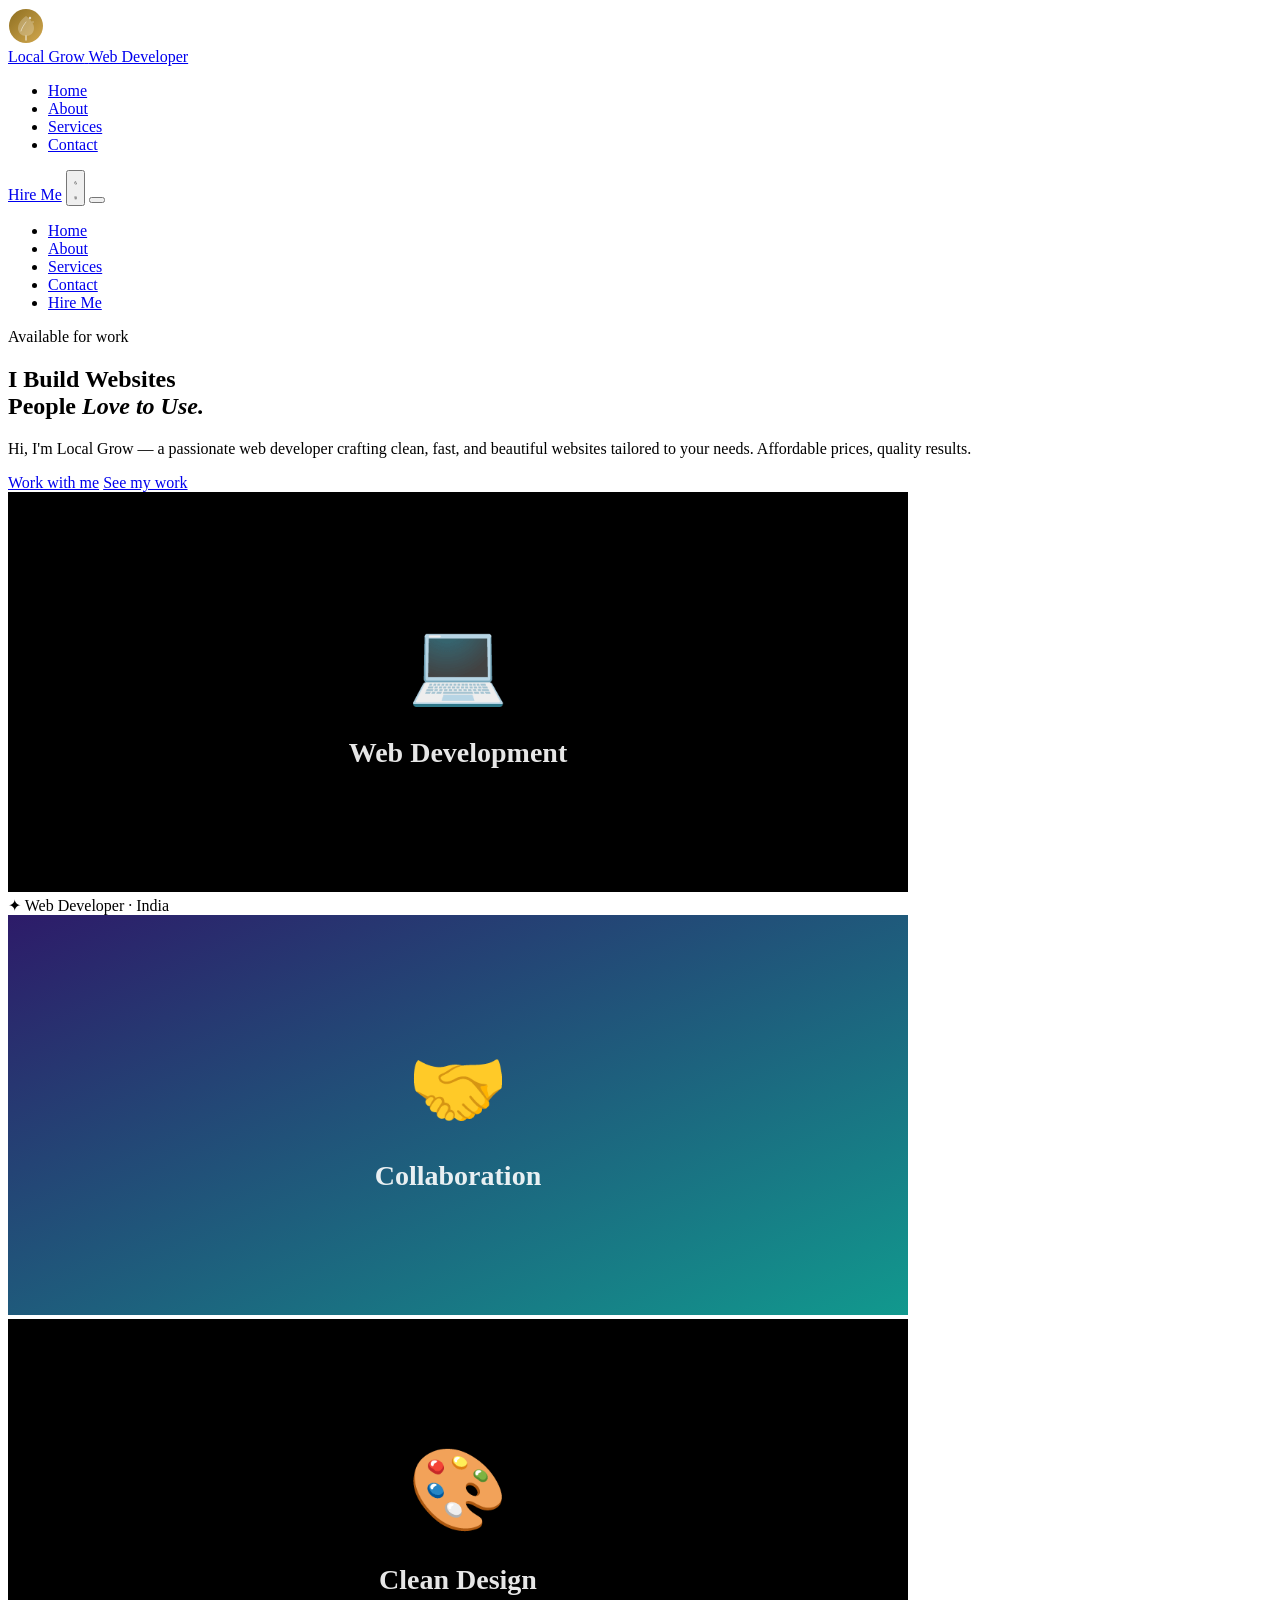
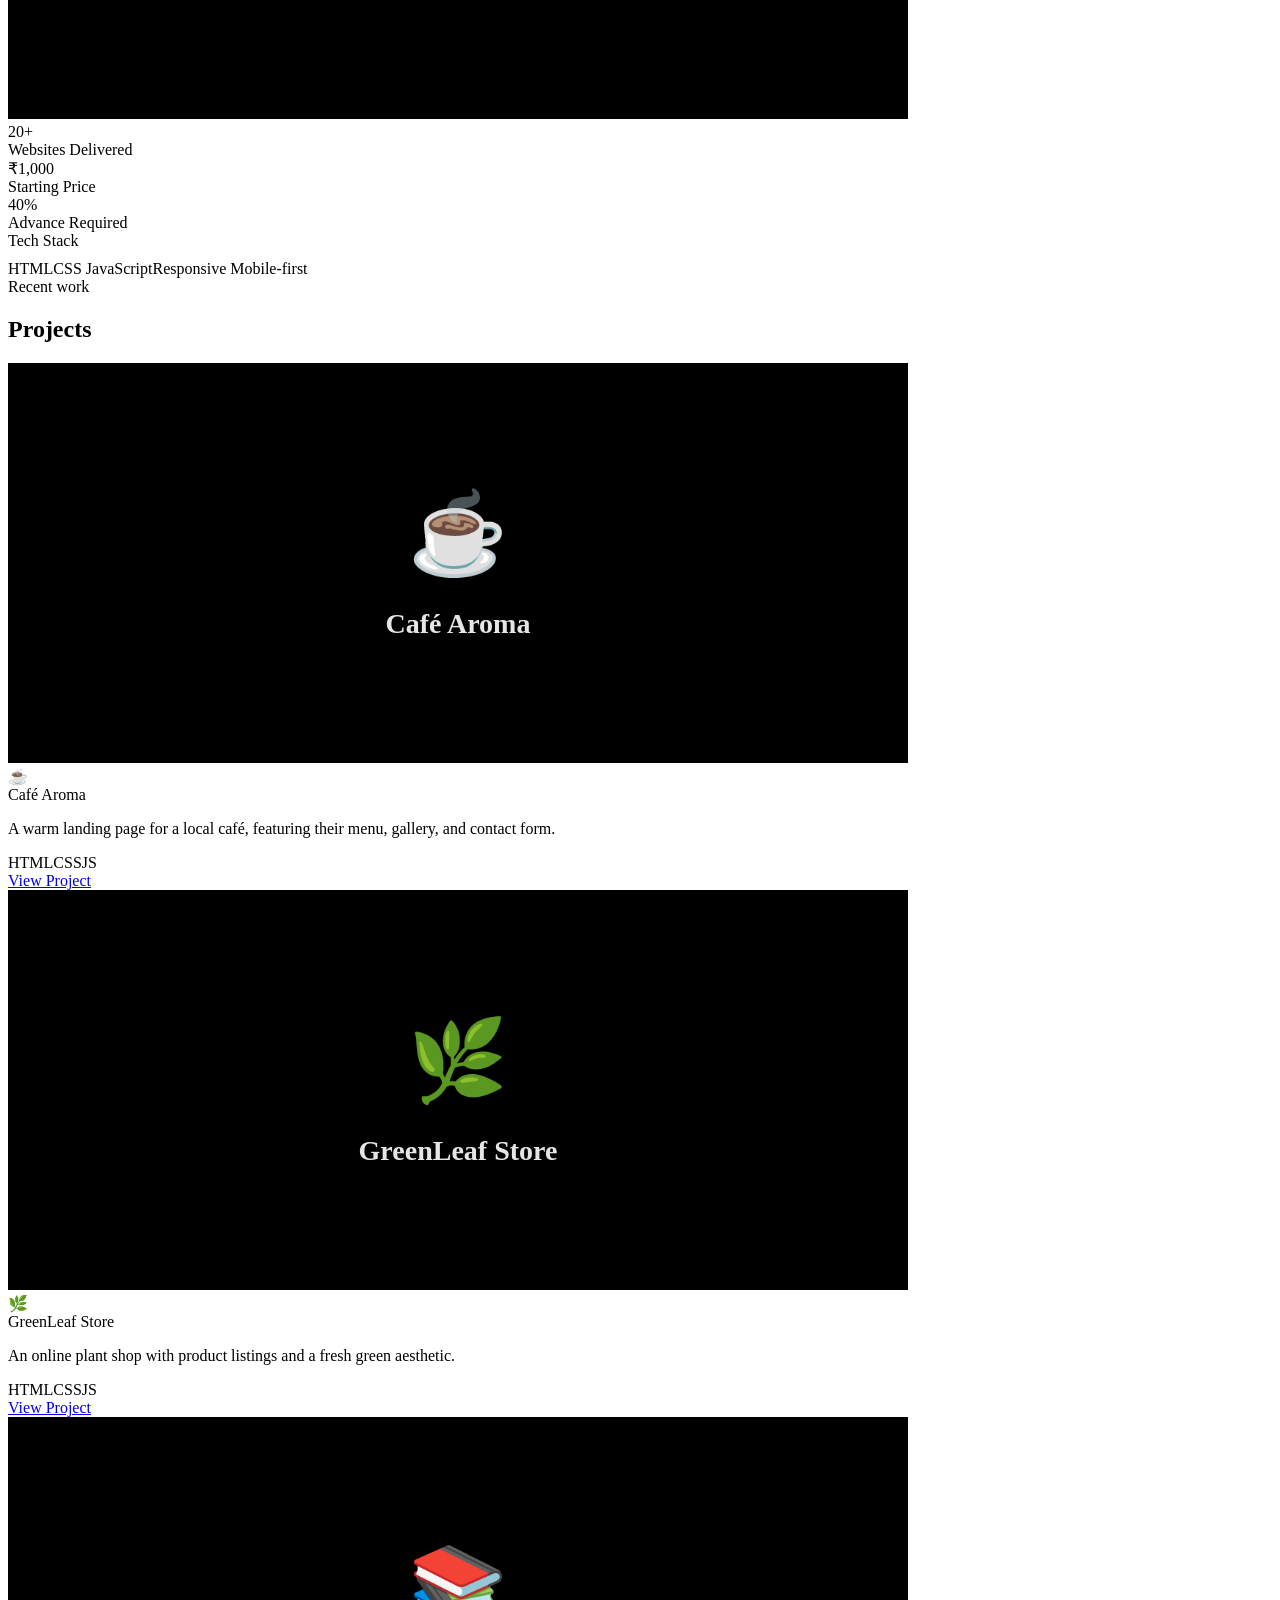
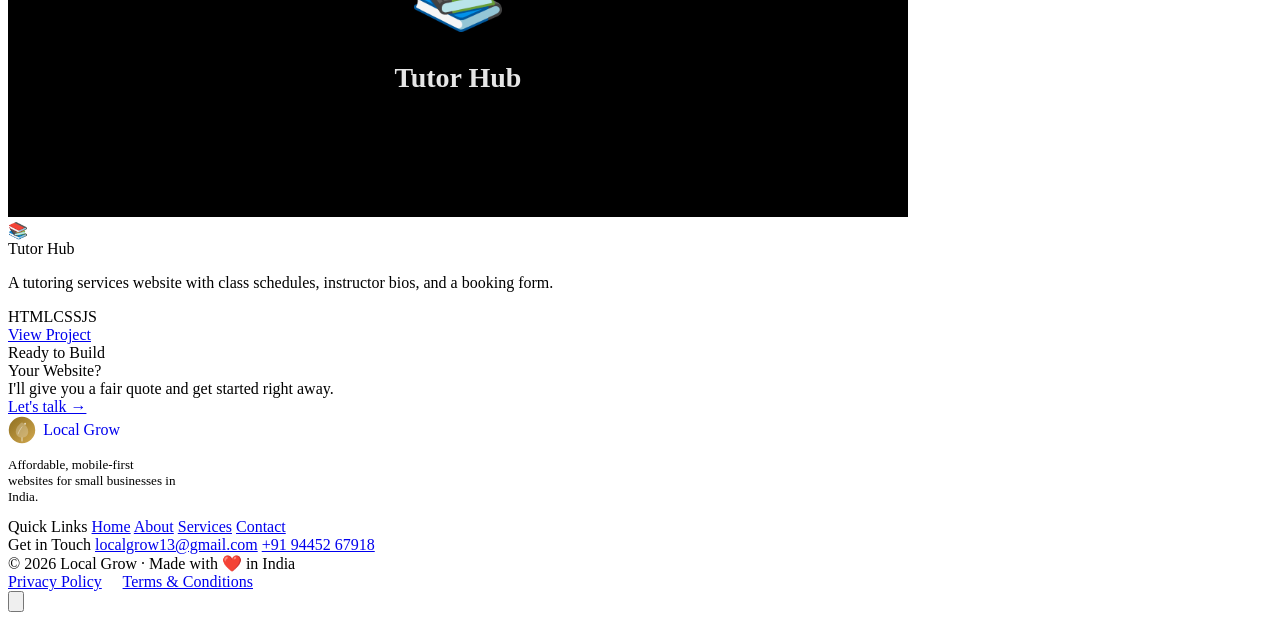
==== commit b0443498: "Rename index[1].html to index.html" ====
--- a/index.html
+++ b/index.html
@@ -5,6 +5,14 @@
 <meta name="viewport" content="width=device-width, initial-scale=1.0" />
 <title>Local Grow — Web Developer</title>
 <meta name="description" content="Local Grow — affordable, mobile-first websites built for small businesses in India. Landing pages, business sites, and portfolios." />
+<meta name="theme-color" content="#b8922a" />
+<meta property="og:type" content="website" />
+<meta property="og:site_name" content="Local Grow" />
+<meta property="og:title" content="Local Grow — Web Developer" />
+<meta property="og:description" content="Local Grow — affordable, mobile-first websites built for small businesses in India. Landing pages, business sites, and portfolios." />
+<meta name="twitter:card" content="summary" />
+<meta name="twitter:title" content="Local Grow — Web Developer" />
+<meta name="twitter:description" content="Local Grow — affordable, mobile-first websites built for small businesses in India. Landing pages, business sites, and portfolios." />
 <link rel="icon" type="image/svg+xml" href="data:image/svg+xml,%3Csvg xmlns='http://www.w3.org/2000/svg' viewBox='0 0 36 36'%3E%3Cdefs%3E%3ClinearGradient id='g' x1='0' y1='0' x2='36' y2='36' gradientUnits='userSpaceOnUse'%3E%3Cstop offset='0%25' stop-color='%238c6d1f'/%3E%3Cstop offset='100%25' stop-color='%23d4aa50'/%3E%3C/linearGradient%3E%3C/defs%3E%3Ccircle cx='18' cy='18' r='17' fill='url(%23g)'/%3E%3Cpath d='M18 8 C18 8 26 13 26 20 C26 25 22.5 28 18 28 C13.5 28 10 25 10 20 C10 13 18 8 18 8Z' fill='rgba(255,255,255,0.3)'/%3E%3Cline x1='18' y1='28' x2='18' y2='32' stroke='rgba(255,255,255,0.6)' stroke-width='1.5' stroke-linecap='round'/%3E%3Cpath d='M18 14 C18 14 14 19 13 23' stroke='rgba(255,255,255,0.5)' stroke-width='1' stroke-linecap='round' fill='none'/%3E%3Ccircle cx='22' cy='10' r='1.2' fill='rgba(255,255,255,0.7)'/%3E%3C/svg%3E" />
 <link rel="preconnect" href="https://fonts.googleapis.com" />
 <link rel="preconnect" href="https://fonts.gstatic.com" crossorigin />
@@ -47,6 +55,10 @@
     <li><a href="contact.html">Contact</a></li>
   </ul>
   <a class="nav-cta" href="contact.html">Hire Me</a>
+  <button class="theme-toggle" aria-label="Toggle dark mode" title="Toggle dark mode">
+    <svg class="icon-moon" viewBox="0 0 24 24" fill="none" stroke="currentColor" stroke-width="2"><path d="M21 12.79A9 9 0 1111.21 3 7 7 0 0021 12.79z" stroke-linecap="round" stroke-linejoin="round"/></svg>
+    <svg class="icon-sun" viewBox="0 0 24 24" fill="none" stroke="currentColor" stroke-width="2"><circle cx="12" cy="12" r="4"/><path d="M12 2v2M12 20v2M4.93 4.93l1.41 1.41M17.66 17.66l1.41 1.41M2 12h2M20 12h2M4.93 19.07l1.41-1.41M17.66 6.34l1.41-1.41" stroke-linecap="round"/></svg>
+  </button>
   <!-- hamburger button, shown only on mobile/tablet -->
   <button class="nav-toggle" id="nav-toggle" aria-label="Toggle navigation menu" aria-expanded="false">
     <span></span><span></span><span></span>
@@ -184,26 +196,45 @@
 
 <!-- ══ FOOTER ══ -->
 <footer>
-  <a href="index.html" style="text-decoration:none;display:flex;align-items:center;gap:.45rem;">
-    <svg width="28" height="28" viewBox="0 0 36 36" fill="none" xmlns="http://www.w3.org/2000/svg">
-      <circle cx="18" cy="18" r="17" fill="url(#footerLogoGrad)" />
-      <path d="M18 8 C18 8 26 13 26 20 C26 25 22.5 28 18 28 C13.5 28 10 25 10 20 C10 13 18 8 18 8Z" fill="rgba(255,255,255,0.25)" />
-      <line x1="18" y1="28" x2="18" y2="32" stroke="rgba(255,255,255,0.6)" stroke-width="1.5" stroke-linecap="round"/>
-      <path d="M18 14 C18 14 14 19 13 23" stroke="rgba(255,255,255,0.5)" stroke-width="1" stroke-linecap="round" fill="none"/>
-      <circle cx="22" cy="10" r="1.2" fill="rgba(255,255,255,0.7)"/>
-      <defs>
-        <linearGradient id="footerLogoGrad" x1="0" y1="0" x2="36" y2="36" gradientUnits="userSpaceOnUse">
-          <stop offset="0%" stop-color="#8c6d1f"/>
-          <stop offset="100%" stop-color="#d4aa50"/>
-        </linearGradient>
-      </defs>
-    </svg>
-    <span class="footer-logo">Local Grow</span>
-  </a>
-  <span>© 2026 · Web Developer · Made with ❤️ in India</span>
-  <div style="display:flex;gap:1.5rem;">
-    <a href="https://mail.google.com/mail/?view=cm&to=localgrow13@gmail.com" target="_blank">localgrow13@gmail.com</a>
-    <a href="https://wa.me/919445267918" target="_blank">+91 94452 67918</a>
+  <div class="footer-grid">
+    <div>
+      <a href="index.html" style="text-decoration:none;display:flex;align-items:center;gap:.45rem;">
+        <svg width="28" height="28" viewBox="0 0 36 36" fill="none" xmlns="http://www.w3.org/2000/svg">
+          <circle cx="18" cy="18" r="17" fill="url(#footerLogoGrad)" />
+          <path d="M18 8 C18 8 26 13 26 20 C26 25 22.5 28 18 28 C13.5 28 10 25 10 20 C10 13 18 8 18 8Z" fill="rgba(255,255,255,0.25)" />
+          <line x1="18" y1="28" x2="18" y2="32" stroke="rgba(255,255,255,0.6)" stroke-width="1.5" stroke-linecap="round"/>
+          <path d="M18 14 C18 14 14 19 13 23" stroke="rgba(255,255,255,0.5)" stroke-width="1" stroke-linecap="round" fill="none"/>
+          <circle cx="22" cy="10" r="1.2" fill="rgba(255,255,255,0.7)"/>
+          <defs>
+            <linearGradient id="footerLogoGrad" x1="0" y1="0" x2="36" y2="36" gradientUnits="userSpaceOnUse">
+              <stop offset="0%" stop-color="#8c6d1f"/>
+              <stop offset="100%" stop-color="#d4aa50"/>
+            </linearGradient>
+          </defs>
+        </svg>
+        <span class="footer-logo">Local Grow</span>
+      </a>
+      <p style="margin-top:.8rem;max-width:26ch;font-size:.82rem;">Affordable, mobile-first websites for small businesses in India.</p>
+    </div>
+    <div class="footer-links">
+      <span class="footer-links-title">Quick Links</span>
+      <a href="index.html">Home</a>
+      <a href="about.html">About</a>
+      <a href="services.html">Services</a>
+      <a href="contact.html">Contact</a>
+    </div>
+    <div class="footer-links">
+      <span class="footer-links-title">Get in Touch</span>
+      <a href="https://mail.google.com/mail/?view=cm&to=localgrow13@gmail.com" target="_blank">localgrow13@gmail.com</a>
+      <a href="https://wa.me/919445267918" target="_blank">+91 94452 67918</a>
+    </div>
+  </div>
+  <div class="footer-bottom">
+    <span>© 2026 Local Grow · Made with ❤️ in India</span>
+    <div style="display:flex;gap:1.3rem;">
+      <a href="privacy.html">Privacy Policy</a>
+      <a href="terms.html">Terms &amp; Conditions</a>
+    </div>
   </div>
 </footer>
 
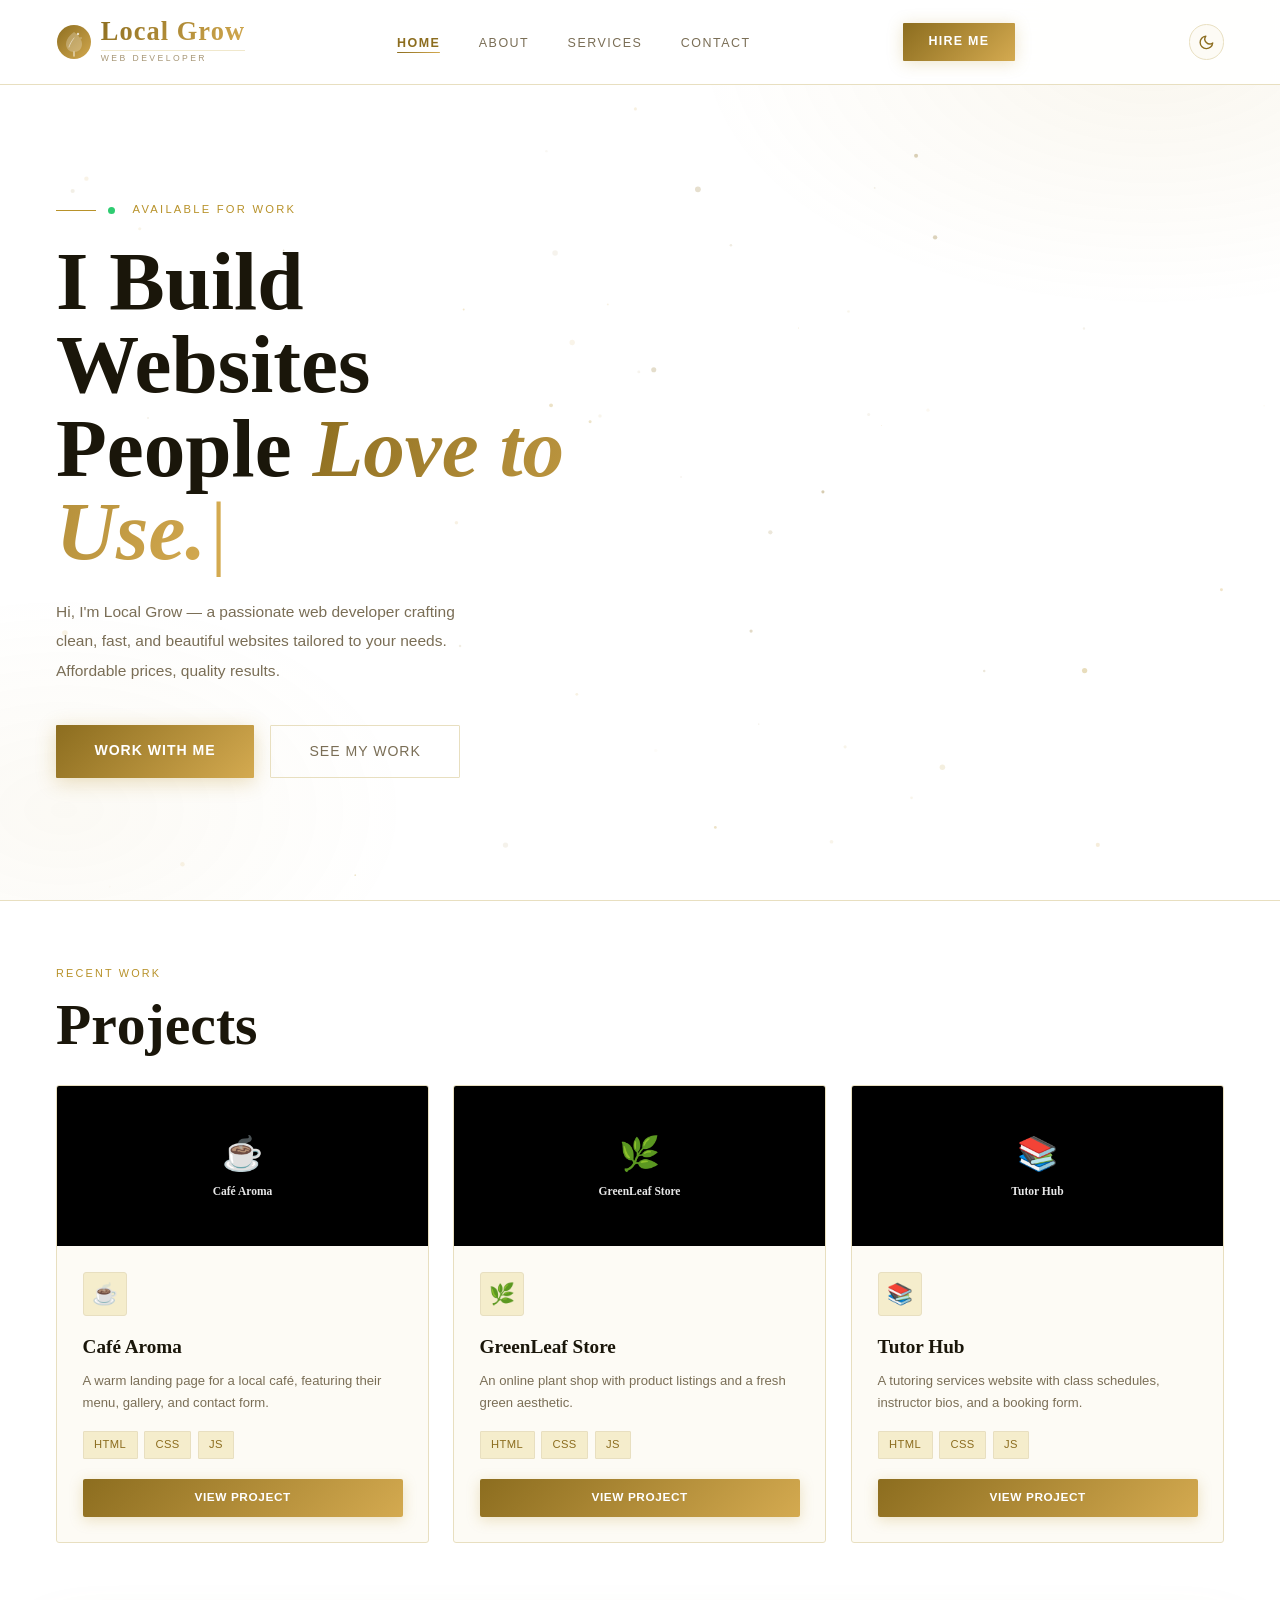
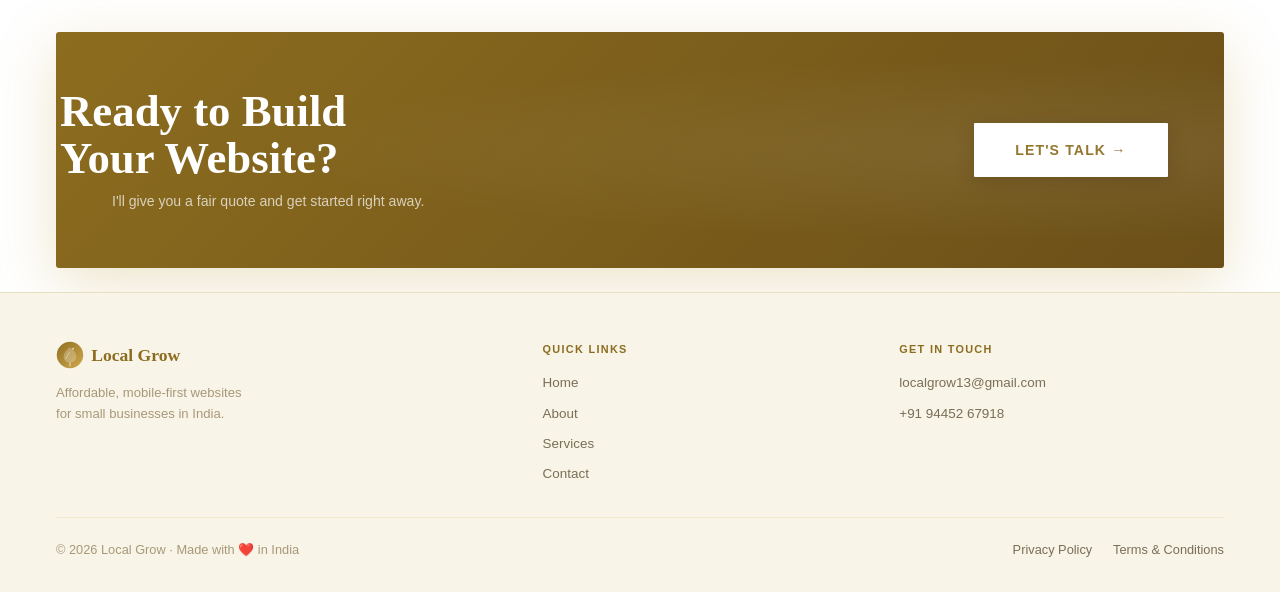
==== commit 527724da: "Update index.html" ====
--- a/index.html
+++ b/index.html
@@ -245,6 +245,6 @@
   </svg>
 </button>
 
-<script src="script.js"></script>
+<script src="script.js?v=2"></script>
 </body>
 </html>
--- a/style.css
+++ b/style.css
@@ -0,0 +1,1185 @@
+/* ════════════════════════════════════════
+   Local Grow — Stylesheet
+   ════════════════════════════════════════ */
+
+  :root {
+    --bg:         #ffffff;
+    --surface:    #fdfbf5;
+    --surface2:   #f8f4e8;
+    --border:     #e8dfc0;
+    --border-lite:#f0e8cc;
+    --gold:       #b8922a;
+    --gold-deep:  #8c6d1f;
+    --gold-light: #d4aa50;
+    --gold-pale:  #f5edcc;
+    --text:       #1a160a;
+    --muted:      #7a6e56;
+    --muted-lite: #a89878;
+    --whatsapp:   #25d366;
+    --gmail:      #ea4335;
+    --royal:      #1a2d6e;
+    --nav-bg:     rgba(255,255,255,.92);
+    --nav-bg-scrolled: rgba(255,255,255,.97);
+    --panel-bg:   #ffffff;
+    --shadow-soft: rgba(0,0,0,.12);
+  }
+
+  /* ── dark theme — same gold palette, dark surfaces ── */
+  [data-theme="dark"] {
+    --bg:         #16130c;
+    --surface:    #1e1a10;
+    --surface2:   #241f13;
+    --border:     #3a3220;
+    --border-lite:#2b2515;
+    --gold:       #d4aa50;
+    --gold-deep:  #c99a3a;
+    --gold-light: #e8c274;
+    --gold-pale:  #2e2712;
+    --text:       #f4ecd8;
+    --muted:      #b9ac8c;
+    --muted-lite: #8a7c5e;
+    --nav-bg:     rgba(22,19,12,.88);
+    --nav-bg-scrolled: rgba(22,19,12,.96);
+    --panel-bg:   #1c1810;
+    --shadow-soft: rgba(0,0,0,.4);
+  }
+
+  *, *::before, *::after { box-sizing: border-box; margin: 0; padding: 0; }
+  html { scroll-behavior: smooth; }
+
+  body {
+    background: var(--bg);
+    color: var(--text);
+    font-family: 'Nunito Sans', sans-serif;
+    font-size: 16px;
+    line-height: 1.6;
+    overflow-x: hidden;
+  }
+
+  /* ── subtle gold grain overlay ── */
+  body::before {
+    content: '';
+    position: fixed; inset: 0; z-index: 0;
+    background:
+      radial-gradient(ellipse 55% 45% at 90% 5%, rgba(184,146,42,.08) 0%, transparent 65%),
+      radial-gradient(ellipse 45% 40% at 5% 90%, rgba(184,146,42,.05) 0%, transparent 60%);
+    pointer-events: none;
+  }
+  body > * { position: relative; z-index: 1; }
+
+  /* ═══════════════ NAV ═══════════════ */
+  nav {
+    position: fixed; top: 0; left: 0; right: 0; z-index: 100;
+    display: flex; justify-content: space-between; align-items: center;
+    padding: 1.1rem 3.5rem;
+    background: var(--nav-bg);
+    backdrop-filter: blur(18px);
+    border-bottom: 1px solid var(--border);
+    transition: background .3s ease, padding .3s ease, box-shadow .3s ease;
+  }
+  nav.scrolled {
+    padding: .65rem 3.5rem;
+    box-shadow: 0 4px 30px rgba(184,146,42,.1);
+    background: var(--nav-bg-scrolled);
+  }
+  .nav-logo {
+    text-decoration: none;
+    display: flex; align-items: center; gap: .55rem;
+    transition: transform .3s ease;
+  }
+  .nav-logo:hover { transform: scale(1.04); }
+
+  /* logo leaf spin on hover */
+  .logo-icon { transition: transform .5s cubic-bezier(.34,1.56,.64,1); }
+  .nav-logo:hover .logo-icon { transform: rotate(-15deg) scale(1.1); }
+
+  @keyframes logo-leaf {
+    0%,100% { transform: rotate(0deg); }
+    50%      { transform: rotate(-8deg) scale(1.05); }
+  }
+  .logo-icon { animation: logo-leaf 4s ease-in-out infinite; }
+
+  .logo-text-main {
+    font-family: 'Libre Baskerville', serif;
+    font-size: 1.65rem; font-weight: 700;
+    background: linear-gradient(135deg, var(--gold-deep), var(--gold-light));
+    -webkit-background-clip: text; -webkit-text-fill-color: transparent;
+    background-clip: text; letter-spacing: .04em; line-height: 1;
+  }
+  .logo-text-sub {
+    font-family: 'Poppins', sans-serif;
+    font-size: .54rem; color: var(--muted-lite);
+    letter-spacing: .28em; text-transform: uppercase;
+    display: block; margin-top: .15rem;
+    border-top: 1px solid var(--border-lite);
+    padding-top: .12rem;
+  }
+  .nav-links { display: flex; gap: 2.4rem; list-style: none; }
+  .nav-links a {
+    color: var(--muted); text-decoration: none;
+    font-size: .78rem; letter-spacing: .12em; text-transform: uppercase;
+    font-weight: 500;
+    transition: color .25s;
+  }
+  .nav-links a:hover { color: var(--gold); }
+  .nav-links a.active { color: var(--gold-deep); font-weight: 700; }
+  .nav-cta {
+    background: linear-gradient(135deg, var(--gold-deep), var(--gold-light));
+    color: #fff; font-weight: 600; font-size: .78rem;
+    padding: .55rem 1.6rem; border-radius: 1px;
+    text-decoration: none; letter-spacing: .1em; text-transform: uppercase;
+    transition: opacity .2s, transform .15s, box-shadow .2s;
+    box-shadow: 0 2px 16px rgba(184,146,42,.25);
+  }
+  .nav-cta:hover { opacity: .9; transform: translateY(-1px); box-shadow: 0 6px 24px rgba(184,146,42,.35); }
+
+  /* ── theme toggle ── */
+  .theme-toggle {
+    display: flex; align-items: center; justify-content: center;
+    width: 2.2rem; height: 2.2rem; margin-left: 1.4rem;
+    border: 1px solid var(--border); border-radius: 50%;
+    background: var(--surface); cursor: pointer;
+    color: var(--gold-deep); transition: border-color .25s, transform .25s, background .25s;
+    flex-shrink: 0;
+  }
+  .theme-toggle:hover { border-color: var(--gold); transform: rotate(15deg); }
+  .theme-toggle svg { width: 1.05rem; height: 1.05rem; }
+  .theme-toggle .icon-sun { display: none; }
+  [data-theme="dark"] .theme-toggle .icon-moon { display: none; }
+  [data-theme="dark"] .theme-toggle .icon-sun { display: block; }
+
+  /* ═══════════════ HERO ═══════════════ */
+  .hero {
+    min-height: 100vh;
+    display: grid; grid-template-columns: 1fr 1fr;
+    align-items: center;
+    padding: 8rem 3.5rem 3rem; gap: 5rem;
+  }
+  .hero-eyebrow {
+    font-family: 'Poppins', sans-serif;
+    font-size: .7rem; color: var(--gold);
+    letter-spacing: .2em; text-transform: uppercase;
+    margin-bottom: 1.3rem;
+    display: flex; align-items: center; gap: .75rem;
+    opacity: 0; animation: fadeUp .7s ease .1s forwards;
+  }
+  .hero-eyebrow::before {
+    content: ''; display: inline-block;
+    width: 2.5rem; height: 1px; background: var(--gold);
+  }
+
+  /* availability badge pulse */
+  .badge-dot {
+    display: inline-block; width: 7px; height: 7px;
+    background: #2ecc71; border-radius: 50%;
+    margin-right: .35rem;
+    animation: pulse-dot 2s ease infinite;
+  }
+  @keyframes pulse-dot {
+    0%,100% { box-shadow: 0 0 0 0 rgba(46,204,113,.5); }
+    50%      { box-shadow: 0 0 0 5px rgba(46,204,113,0); }
+  }
+
+  .hero h1 {
+    font-family: 'Libre Baskerville', serif;
+    font-size: clamp(3.2rem, 6.5vw, 6.2rem);
+    line-height: 1.0; margin-bottom: 1.5rem; font-weight: 700;
+    opacity: 0; animation: fadeUp .7s ease .22s forwards;
+  }
+  .hero h1 em {
+    font-style: italic;
+    background: linear-gradient(120deg, var(--gold-deep), var(--gold-light));
+    -webkit-background-clip: text; -webkit-text-fill-color: transparent;
+    background-clip: text;
+  }
+  .hero-desc {
+    color: var(--muted); font-size: .97rem;
+    max-width: 430px; line-height: 1.9;
+    margin-bottom: 2.5rem; font-weight: 300;
+    opacity: 0; animation: fadeUp .7s ease .34s forwards;
+  }
+  .hero-btns {
+    display: flex; gap: 1rem; flex-wrap: wrap;
+    opacity: 0; animation: fadeUp .7s ease .46s forwards;
+  }
+  .btn-gold {
+    background: linear-gradient(135deg, var(--gold-deep), var(--gold-light));
+    color: #fff; padding: .9rem 2.4rem;
+    font-weight: 600; border-radius: 1px;
+    text-decoration: none; font-size: .88rem; letter-spacing: .07em;
+    text-transform: uppercase;
+    box-shadow: 0 4px 20px rgba(184,146,42,.3);
+    transition: opacity .2s, transform .15s, box-shadow .2s;
+  }
+  .btn-gold:hover { opacity: .9; transform: translateY(-2px); box-shadow: 0 8px 30px rgba(184,146,42,.4); }
+  .btn-outline {
+    border: 1.5px solid var(--border); color: var(--muted);
+    padding: .9rem 2.4rem; border-radius: 1px;
+    text-decoration: none; font-size: .88rem; letter-spacing: .07em; text-transform: uppercase;
+    transition: border-color .25s, color .2s, transform .15s;
+  }
+  .btn-outline:hover { border-color: var(--gold); color: var(--gold); transform: translateY(-2px); }
+
+  /* ── Hero Visual: photo collage ── */
+  .hero-visual {
+    display: grid; grid-template-columns: 1fr 1fr; grid-template-rows: auto auto; gap: 1rem;
+    opacity: 0; animation: fadeUp .8s ease .5s forwards;
+    position: relative;
+  }
+  .hero-photo {
+    border-radius: 3px; overflow: hidden;
+    border: 1px solid var(--border);
+    position: relative;
+    box-shadow: 0 8px 40px rgba(0,0,0,.08);
+  }
+  .hero-photo img {
+    width: 100%; height: 100%; object-fit: cover; display: block;
+    transition: transform .5s ease;
+  }
+  .hero-photo:hover img { transform: scale(1.04); }
+  .hero-photo:nth-child(1) { grid-column: 1 / 3; height: 220px; }
+  .hero-photo:nth-child(2) { height: 160px; }
+  .hero-photo:nth-child(3) { height: 160px; }
+
+  /* gold overlay badge on first photo */
+  .hero-photo-badge {
+    position: absolute; bottom: 1rem; left: 1rem;
+    background: var(--nav-bg);
+    border: 1px solid var(--border);
+    border-radius: 2px; padding: .4rem .9rem;
+    font-size: .72rem; color: var(--gold-deep);
+    font-family: 'Poppins', sans-serif; letter-spacing: .08em;
+    backdrop-filter: blur(8px);
+  }
+
+  /* ── stat card ── */
+  .hero-stat-card {
+    background: var(--surface); border: 1px solid var(--border);
+    border-radius: 3px; padding: 1.6rem 1.8rem;
+    grid-column: 1 / 3;
+    position: relative; overflow: hidden;
+  }
+  .hero-stat-card::before {
+    content: '';
+    position: absolute; top: 0; left: 0; right: 0; height: 3px;
+    background: linear-gradient(90deg, var(--gold-deep), var(--gold-light), var(--gold-deep));
+  }
+  .stat-row { display: flex; gap: 2rem; margin-bottom: 1.2rem; }
+  .stat-num {
+    font-family: 'Libre Baskerville', serif;
+    font-size: 2.4rem; color: var(--gold-deep); line-height: 1; font-weight: 700;
+  }
+  .stat-label { font-size: .7rem; color: var(--muted-lite); margin-top: .3rem; letter-spacing: .05em; text-transform: uppercase; }
+  .divider { height: 1px; background: var(--border-lite); margin: 1rem 0; }
+  .skill-tags { display: flex; flex-wrap: wrap; gap: .4rem; }
+  .tag {
+    background: var(--gold-pale); border: 1px solid var(--border);
+    border-radius: 1px; padding: .25rem .65rem;
+    font-size: .7rem; color: var(--gold-deep);
+    font-family: 'Poppins', sans-serif; letter-spacing: .04em;
+  }
+
+  /* ═══════════════ SECTIONS ═══════════════ */
+  section { padding: 4rem 3.5rem; }
+  .section-label {
+    font-family: 'Poppins', sans-serif; font-size: .68rem; color: var(--gold);
+    letter-spacing: .2em; text-transform: uppercase; margin-bottom: .75rem;
+  }
+  .section-title {
+    font-family: 'Libre Baskerville', serif;
+    font-size: clamp(2.4rem, 4.5vw, 3.8rem);
+    line-height: 1.08; margin-bottom: 1.8rem; font-weight: 700;
+  }
+
+  /* ═══════════════ ABOUT ═══════════════ */
+  #about {
+    display: grid; grid-template-columns: 1fr 1fr;
+    gap: 6rem; align-items: start;
+    border-top: 1px solid var(--border);
+    background: var(--surface);
+  }
+  .about-text p { color: var(--muted); font-weight: 300; line-height: 1.95; margin-bottom: 1.2rem; font-size: .95rem; }
+
+  /* policy notice */
+  .policy-notice {
+    background: var(--gold-pale); border: 1px solid var(--border);
+    border-left: 4px solid var(--gold);
+    border-radius: 2px; padding: 1.2rem 1.4rem; margin-top: 1.5rem;
+  }
+  .policy-notice-title {
+    font-family: 'Libre Baskerville', serif; font-weight: 700;
+    font-size: 1.05rem; color: var(--gold-deep); margin-bottom: .5rem;
+  }
+  .policy-notice p {
+    font-size: .83rem; color: var(--muted); margin-bottom: .35rem;
+    line-height: 1.7;
+  }
+  .policy-notice p:last-child { margin-bottom: 0; }
+
+  .perks { display: grid; grid-template-columns: 1fr 1fr; gap: 1rem; }
+  .perk {
+    background: var(--bg); border: 1px solid var(--border);
+    border-radius: 3px; padding: 1.5rem;
+    transition: border-color .3s, transform .25s, box-shadow .25s;
+  }
+  .perk:hover { border-color: var(--gold); transform: translateY(-3px); box-shadow: 0 8px 30px rgba(184,146,42,.12); }
+  .perk-icon { font-size: 1.5rem; margin-bottom: .65rem; }
+  .perk-title { font-size: .9rem; font-weight: 600; margin-bottom: .25rem; color: var(--text); }
+  .perk-desc { font-size: .78rem; color: var(--muted-lite); }
+
+  /* ═══════════════ HOW IT WORKS ═══════════════ */
+  #how-it-works {
+    border-top: 1px solid var(--border);
+  }
+  .steps-grid { display: grid; grid-template-columns: repeat(4,1fr); gap: 1.5rem; }
+  .steps-grid-3 { grid-template-columns: repeat(3,1fr); }
+  .step-card {
+    background: var(--surface); border: 1px solid var(--border);
+    border-radius: 3px; padding: 2rem;
+    position: relative; overflow: hidden;
+    transition: transform .25s, border-color .3s;
+  }
+  .step-card:hover { transform: translateY(-4px); border-color: var(--gold); }
+  .step-num {
+    font-family: 'Libre Baskerville', serif; font-size: 3rem;
+    color: var(--gold-pale); font-weight: 700; line-height: 1;
+    margin-bottom: .5rem; display: block;
+  }
+  .step-title { font-size: .95rem; font-weight: 600; color: var(--text); margin-bottom: .4rem; }
+  .step-desc { font-size: .8rem; color: var(--muted); line-height: 1.75; }
+  .step-card.highlight {
+    background: linear-gradient(135deg, var(--gold-deep) 0%, var(--gold-light) 100%);
+    border-color: var(--gold-light);
+    color: #fff;
+  }
+  .step-card.highlight .step-num { color: rgba(255,255,255,.3); }
+  .step-card.highlight .step-title { color: #fff; }
+  .step-card.highlight .step-desc { color: rgba(255,255,255,.8); }
+
+  /* ═══════════════ SERVICES ═══════════════ */
+  #services { border-top: 1px solid var(--border); background: var(--surface); }
+  .services-grid { display: grid; grid-template-columns: repeat(3,1fr); gap: 1.5rem; }
+  .service-card {
+    background: var(--bg); border: 1px solid var(--border);
+    border-radius: 3px; padding: 2.2rem;
+    position: relative; overflow: hidden;
+    transition: transform .25s, border-color .3s, box-shadow .25s;
+  }
+  .service-card:hover { transform: translateY(-5px); border-color: var(--gold); box-shadow: 0 12px 40px rgba(184,146,42,.12); }
+  .service-card::before {
+    content: '';
+    position: absolute; inset: 0;
+    background: radial-gradient(ellipse at top left, rgba(184,146,42,.04), transparent 60%);
+    pointer-events: none;
+  }
+  .service-icon { font-size: 2rem; margin-bottom: 1.2rem; }
+  .service-name {
+    font-family: 'Libre Baskerville', serif; font-size: 1.3rem; font-weight: 700;
+    margin-bottom: .5rem; color: var(--text);
+  }
+  .service-desc { font-size: .83rem; color: var(--muted); line-height: 1.8; margin-bottom: 1.5rem; }
+  .service-price {
+    font-family: 'Poppins', sans-serif; font-size: .85rem;
+    color: var(--gold-deep); border-top: 1px solid var(--border-lite); padding-top: 1rem;
+    font-weight: 500;
+  }
+
+  /* ═══════════════ PROJECTS ═══════════════ */
+  #projects { border-top: 1px solid var(--border); }
+  .projects-grid { display: grid; grid-template-columns: repeat(3,1fr); gap: 1.5rem; }
+  .project-card {
+    background: var(--surface); border: 1px solid var(--border);
+    border-radius: 3px; overflow: hidden;
+    transition: transform .25s, border-color .3s, box-shadow .25s;
+  }
+  .project-card:hover { transform: translateY(-5px); border-color: var(--gold); box-shadow: 0 12px 40px rgba(184,146,42,.12); }
+  .project-photo { height: 160px; overflow: hidden; }
+  .project-photo img { width: 100%; height: 100%; object-fit: cover; transition: transform .5s ease; }
+  .project-card:hover .project-photo img { transform: scale(1.06); }
+  .project-body { padding: 1.6rem; }
+  .project-icon {
+    width: 2.8rem; height: 2.8rem; background: var(--gold-pale);
+    border: 1px solid var(--border); border-radius: 3px;
+    display: flex; align-items: center; justify-content: center;
+    font-size: 1.3rem; margin-bottom: 1rem;
+  }
+  .project-name {
+    font-family: 'Libre Baskerville', serif; font-size: 1.2rem; font-weight: 700;
+    margin-bottom: .4rem;
+  }
+  .project-desc { font-size: .82rem; color: var(--muted); line-height: 1.75; margin-bottom: 1rem; }
+  .project-stack { display: flex; gap: .4rem; flex-wrap: wrap; }
+
+  /* ═══════════════ POLICY BANNER ═══════════════ */
+  .policy-banner {
+    margin: 0 3.5rem;
+    background: var(--surface2); border: 1px solid var(--border);
+    border-radius: 3px; padding: 2rem 3.5rem;
+    display: grid; grid-template-columns: 1fr 1fr 1fr; gap: 2rem;
+    position: relative; overflow: hidden;
+  }
+  .policy-banner-2 { grid-template-columns: 1fr 1fr; }
+  .policy-banner::before {
+    content: '';
+    position: absolute; top: 0; left: 0; right: 0; height: 3px;
+    background: linear-gradient(90deg, var(--gold-deep), var(--gold-light), var(--gold-deep));
+  }
+  .policy-item { }
+  .policy-item-icon { font-size: 1.6rem; margin-bottom: .7rem; }
+  .policy-item-title {
+    font-family: 'Libre Baskerville', serif; font-size: 1.15rem;
+    font-weight: 700; color: var(--gold-deep); margin-bottom: .4rem;
+  }
+  .policy-item-desc { font-size: .82rem; color: var(--muted); line-height: 1.75; }
+  .policy-item-val {
+    font-family: 'Poppins', sans-serif;
+    font-size: 1rem; color: var(--gold-deep); font-weight: 500;
+    margin-top: .3rem;
+  }
+
+  /* ═══════════════ CTA BANNER ═══════════════ */
+  .cta-banner {
+    margin: 1.5rem 3.5rem;
+    background: linear-gradient(135deg, var(--gold-deep) 0%, #6b4f18 100%);
+    border-radius: 3px; padding: 3.5rem;
+    display: flex; justify-content: space-between; align-items: center; gap: 2rem;
+    position: relative; overflow: hidden;
+    box-shadow: 0 16px 60px rgba(184,146,42,.25);
+  }
+  .cta-banner::before {
+    content: '';
+    position: absolute; inset: 0;
+    background: radial-gradient(ellipse at 85% 50%, rgba(255,255,255,.08) 0%, transparent 55%);
+    pointer-events: none;
+  }
+  .cta-title {
+    font-family: 'Libre Baskerville', serif;
+    font-size: clamp(2rem, 3.5vw, 3.2rem); line-height: 1.05; color: #fff; font-weight: 700;
+  }
+  .cta-sub { color: rgba(255,255,255,.7); font-size: .88rem; margin-top: .5rem; }
+  .btn-white {
+    background: #fff; color: var(--gold-deep);
+    padding: 1rem 2.6rem; border-radius: 1px;
+    font-weight: 700; font-size: .88rem; letter-spacing: .08em; text-transform: uppercase;
+    text-decoration: none; white-space: nowrap;
+    box-shadow: 0 4px 20px rgba(0,0,0,.15);
+    transition: transform .15s, box-shadow .2s;
+  }
+  .btn-white:hover { transform: translateY(-2px); box-shadow: 0 8px 30px rgba(0,0,0,.2); }
+
+  /* ═══════════════ CONTACT ═══════════════ */
+  #contact { border-top: 1px solid var(--border); background: var(--surface); }
+  .contact-grid { display: grid; grid-template-columns: 1fr 1fr; gap: 4rem; align-items: start; }
+  .contact-info p { color: var(--muted); font-size: .92rem; line-height: 1.9; margin-bottom: 2rem; font-weight: 300; }
+  .contact-channels { display: flex; flex-direction: column; gap: 1rem; }
+
+  /* ── animated blob contact buttons ── */
+  @keyframes wa-pulse {
+    0%,100% { box-shadow: 0 0 0 0 rgba(37,211,102,.5), 0 8px 30px rgba(37,211,102,.3); }
+    50%      { box-shadow: 0 0 0 10px rgba(37,211,102,0), 0 8px 30px rgba(37,211,102,.5); }
+  }
+  @keyframes gm-pulse {
+    0%,100% { box-shadow: 0 0 0 0 rgba(234,67,53,.5), 0 8px 30px rgba(234,67,53,.3); }
+    50%      { box-shadow: 0 0 0 10px rgba(234,67,53,0), 0 8px 30px rgba(234,67,53,.5); }
+  }
+  @keyframes icon-spin {
+    from { transform: rotate(0deg) scale(1); }
+    to   { transform: rotate(360deg) scale(1.15); }
+  }
+  @keyframes btn-shine {
+    0%   { left: -100%; }
+    100% { left: 200%; }
+  }
+
+  .contact-channels {
+    display: flex; flex-direction: column; gap: 1.4rem;
+  }
+
+  .contact-btn {
+    display: flex; align-items: center; gap: 1.2rem;
+    padding: 1.1rem 2rem;
+    border-radius: 50px;
+    text-decoration: none; font-weight: 600; font-size: .92rem;
+    border: none; cursor: pointer; color: #fff;
+    position: relative; overflow: hidden;
+    transition: transform .3s cubic-bezier(.34,1.56,.64,1), box-shadow .3s ease, border-radius .3s ease;
+  }
+
+  /* shine sweep on hover */
+  .contact-btn::before {
+    content: '';
+    position: absolute; top: 0; left: -100%;
+    width: 60%; height: 100%;
+    background: linear-gradient(90deg, transparent, rgba(255,255,255,.25), transparent);
+    transition: none;
+  }
+  .contact-btn:hover::before {
+    animation: btn-shine .5s ease forwards;
+  }
+
+  .contact-btn:hover {
+    transform: translateY(-4px) scale(1.03);
+    border-radius: 16px;
+  }
+  .contact-btn:active {
+    transform: scale(.97);
+  }
+
+  .btn-whatsapp {
+    background: linear-gradient(135deg, #25d366, #1da851);
+    animation: wa-pulse 2.5s ease infinite;
+  }
+  .btn-whatsapp:hover {
+    box-shadow: 0 16px 40px rgba(37,211,102,.5);
+    animation: none;
+  }
+
+  .btn-gmail {
+    background: linear-gradient(135deg, #ea4335, #c5221f);
+    animation: gm-pulse 2.5s ease 1.2s infinite;
+  }
+  .btn-gmail:hover {
+    box-shadow: 0 16px 40px rgba(234,67,53,.5);
+    animation: none;
+  }
+
+  /* icon circle */
+  .contact-btn-icon-wrap {
+    width: 2.6rem; height: 2.6rem; flex-shrink: 0;
+    background: rgba(255,255,255,.2);
+    border-radius: 50%;
+    display: flex; align-items: center; justify-content: center;
+    transition: transform .4s ease, background .3s ease;
+  }
+  .contact-btn:hover .contact-btn-icon-wrap {
+    background: rgba(255,255,255,.35);
+    transform: rotate(15deg) scale(1.15);
+  }
+  .contact-btn-icon { width: 1.3rem; height: 1.3rem; flex-shrink: 0; }
+  .contact-btn-text { display: flex; flex-direction: column; }
+  .contact-btn-label { font-size: .67rem; opacity: .85; font-weight: 400; letter-spacing: .1em; text-transform: uppercase; }
+  .contact-btn-value { font-size: .95rem; font-weight: 700; letter-spacing: .01em; }
+
+  /* floating dots beside buttons */
+  .contact-btn-dot {
+    width: 8px; height: 8px; border-radius: 50%;
+    background: rgba(255,255,255,.5);
+    margin-left: auto; flex-shrink: 0;
+    animation: blink 1.4s ease infinite;
+  }
+  .btn-gmail .contact-btn-dot { animation-delay: .7s; }
+
+  .contact-detail {
+    background: var(--bg); border: 1px solid var(--border);
+    border-radius: 3px; padding: 2rem;
+    position: relative; overflow: hidden;
+    box-shadow: 0 4px 24px rgba(184,146,42,.06);
+  }
+  .contact-detail::before {
+    content: '';
+    position: absolute; top: 0; left: 0; right: 0; height: 3px;
+    background: linear-gradient(90deg, var(--gold-deep), var(--gold-light));
+  }
+  .contact-detail h3 {
+    font-family: 'Libre Baskerville', serif; font-size: 1.2rem;
+    font-weight: 700; margin-bottom: 1.2rem; color: var(--gold-deep);
+  }
+  .contact-row {
+    display: flex; align-items: center; gap: .75rem;
+    padding: .8rem 0; border-bottom: 1px solid var(--border-lite);
+    font-size: .85rem; color: var(--muted);
+  }
+  .contact-row:last-child { border-bottom: none; }
+  .contact-row strong { color: var(--text); min-width: 100px; display: inline-block; font-weight: 600; font-size: .82rem; }
+
+  /* ═══════════════ FOOTER ═══════════════ */
+  footer {
+    border-top: 1px solid var(--border);
+    padding: 3rem 3.5rem 2rem;
+    display: flex; flex-direction: column; align-items: stretch;
+    color: var(--muted-lite); font-size: .78rem;
+    background: var(--surface2);
+  }
+  .footer-logo {
+    font-family: 'Libre Baskerville', serif; color: var(--gold-deep);
+    font-size: 1.1rem; font-weight: 700;
+  }
+  footer a { color: var(--muted); text-decoration: none; transition: color .2s; }
+  footer a:hover { color: var(--gold); }
+
+  /* ═══════════════ ANIMATIONS ═══════════════ */
+  @keyframes fadeUp {
+    from { opacity: 0; transform: translateY(24px); }
+    to   { opacity: 1; transform: translateY(0); }
+  }
+  @keyframes fadeIn {
+    from { opacity: 0; }
+    to   { opacity: 1; }
+  }
+  @keyframes slideLeft {
+    from { opacity: 0; transform: translateX(40px); }
+    to   { opacity: 1; transform: translateX(0); }
+  }
+  @keyframes slideRight {
+    from { opacity: 0; transform: translateX(-40px); }
+    to   { opacity: 1; transform: translateX(0); }
+  }
+  @keyframes scaleIn {
+    from { opacity: 0; transform: scale(.88); }
+    to   { opacity: 1; transform: scale(1); }
+  }
+  @keyframes shimmer {
+    0%   { background-position: -400px 0; }
+    100% { background-position: 400px 0; }
+  }
+  /* floating bob for hero visual */
+  @keyframes float {
+    0%,100% { transform: translateY(0px); }
+    50%      { transform: translateY(-10px); }
+  }
+  /* spinning gold ring */
+  @keyframes spin-slow {
+    from { transform: rotate(0deg); }
+    to   { transform: rotate(360deg); }
+  }
+  /* gold border march */
+  @keyframes border-march {
+    0%   { border-color: var(--gold-deep); }
+    50%  { border-color: var(--gold-light); }
+    100% { border-color: var(--gold-deep); }
+  }
+  /* counter count-up shimmer */
+  @keyframes count-shine {
+    0%   { color: var(--gold-deep); }
+    50%  { color: var(--gold-light); }
+    100% { color: var(--gold-deep); }
+  }
+  /* nav logo shimmer */
+  @keyframes logo-shine {
+    0%,100% { opacity: 1; }
+    50%      { opacity: .7; letter-spacing: .08em; }
+  }
+  /* perk icon bounce */
+  @keyframes icon-bounce {
+    0%,100% { transform: translateY(0) scale(1); }
+    40%      { transform: translateY(-8px) scale(1.15); }
+    60%      { transform: translateY(-4px) scale(1.05); }
+  }
+  /* gold line draw */
+  @keyframes draw-line {
+    from { width: 0; }
+    to   { width: 2.5rem; }
+  }
+  /* typing cursor blink */
+  @keyframes blink {
+    0%,100% { opacity: 1; }
+    50%      { opacity: 0; }
+  }
+  /* card flip on reveal */
+  @keyframes flipIn {
+    from { opacity: 0; transform: perspective(600px) rotateX(20deg) translateY(30px); }
+    to   { opacity: 1; transform: perspective(600px) rotateX(0deg) translateY(0); }
+  }
+  /* background pulse for cta */
+  @keyframes cta-pulse {
+    0%,100% { box-shadow: 0 16px 60px rgba(184,146,42,.25); }
+    50%      { box-shadow: 0 20px 80px rgba(184,146,42,.45); }
+  }
+  /* step card number rotate */
+  @keyframes num-appear {
+    from { opacity: 0; transform: scale(2) rotate(-15deg); }
+    to   { opacity: 1; transform: scale(1) rotate(0deg); }
+  }
+
+  /* ══════════ PREMIUM ANIMATION ADDITIONS ══════════ */
+
+  /* ── scroll reveal variants ── */
+  .reveal {
+    opacity: 0; transform: translateY(40px);
+    transition: opacity .85s cubic-bezier(.16,1,.3,1), transform .85s cubic-bezier(.16,1,.3,1);
+  }
+  .reveal.visible { opacity: 1; transform: translateY(0); }
+  .reveal-left {
+    opacity: 0; transform: translateX(-50px);
+    transition: opacity .85s cubic-bezier(.16,1,.3,1), transform .85s cubic-bezier(.16,1,.3,1);
+  }
+  .reveal-left.visible { opacity: 1; transform: translateX(0); }
+  .reveal-scale {
+    opacity: 0; transform: scale(.88);
+    transition: opacity .7s ease, transform .7s cubic-bezier(.34,1.56,.64,1);
+  }
+  .reveal-scale.visible { opacity: 1; transform: scale(1); }
+  .reveal-flip {
+    opacity: 0; transform: perspective(800px) rotateY(25deg) translateX(40px);
+    transition: opacity .9s ease, transform .9s cubic-bezier(.16,1,.3,1);
+  }
+  .reveal-flip.visible { opacity: 1; transform: perspective(800px) rotateY(0deg) translateX(0); }
+
+  .reveal-delay-1 { transition-delay: .1s; }
+  .reveal-delay-2 { transition-delay: .22s; }
+  .reveal-delay-3 { transition-delay: .34s; }
+  .reveal-delay-4 { transition-delay: .46s; }
+
+  /* ── Apply ambient animations ── */
+  .hero-visual { animation: float 6s cubic-bezier(.45,.05,.55,.95) infinite; }
+  .stat-num    { animation: count-shine 3s ease-in-out infinite; }
+  .cta-banner  { animation: cta-pulse 4s ease-in-out infinite; }
+
+  /* ── Typing cursor after hero h1 ── */
+  .hero h1::after {
+    content: '|'; font-weight: 300;
+    color: var(--gold-light);
+    animation: blink .9s step-end infinite;
+    margin-left: 4px;
+  }
+
+  /* ── hero eyebrow line draw ── */
+  .hero-eyebrow::before { animation: draw-line .8s ease .1s both; }
+
+  /* ── nav link underline ── */
+  .nav-links a { position: relative; }
+  .nav-links a::after {
+    content: ''; position: absolute; bottom: -3px; left: 50%;
+    width: 0; height: 1.5px;
+    background: linear-gradient(90deg, var(--gold-deep), var(--gold-light));
+    transition: width .35s cubic-bezier(.16,1,.3,1), left .35s cubic-bezier(.16,1,.3,1);
+    border-radius: 2px;
+  }
+  .nav-links a:hover::after { width: 100%; left: 0; }
+  .nav-links a.active::after { width: 100%; left: 0; }
+
+  /* ── gold glow on stat card ── */
+  @keyframes gold-glow {
+    0%,100% { box-shadow: 0 0 0 0 rgba(184,146,42,0); }
+    50%      { box-shadow: 0 0 40px 6px rgba(184,146,42,.18); }
+  }
+  .hero-stat-card { animation: gold-glow 4s ease-in-out infinite; }
+
+  /* ── shimmer sweep on cards ── */
+  .service-card::after, .project-card::after, .step-card::after {
+    content: '';
+    position: absolute; top: 0; left: -120%;
+    width: 60%; height: 100%;
+    background: linear-gradient(105deg, transparent 40%, rgba(184,146,42,.13) 50%, transparent 60%);
+    transition: left .7s cubic-bezier(.16,1,.3,1);
+    pointer-events: none;
+  }
+  .service-card:hover::after, .project-card:hover::after, .step-card:hover::after { left: 160%; }
+
+  /* ── perk card animated border ── */
+  .perk:hover { animation: border-march 1.4s ease infinite; }
+
+  /* ── magnetic button tilt ── */
+  .btn-gold, .btn-outline, .nav-cta {
+    will-change: transform;
+    transition: transform .25s cubic-bezier(.34,1.56,.64,1), box-shadow .25s ease, opacity .2s;
+  }
+
+  /* ── contact btn ripple ── */
+  .contact-btn { position: relative; overflow: hidden; }
+  .contact-btn::after {
+    content: '';
+    position: absolute; inset: 0;
+    background: linear-gradient(120deg, transparent 0%, rgba(255,255,255,.22) 50%, transparent 100%);
+    transform: translateX(-100%) skewX(-20deg);
+    transition: none;
+  }
+  .contact-btn:hover::after {
+    animation: shine-sweep .6s ease forwards;
+  }
+  @keyframes shine-sweep {
+    to { transform: translateX(200%) skewX(-20deg); }
+  }
+
+  /* ── page-load gold bar at top ── */
+  #page-loader {
+    position: fixed; inset: 0; z-index: 9999;
+    background: var(--bg);
+    display: flex; align-items: center; justify-content: center;
+    flex-direction: column; gap: 1.5rem;
+    transition: opacity .6s ease, visibility .6s ease;
+  }
+  #page-loader.hidden { opacity: 0; visibility: hidden; }
+  .loader-logo {
+    display: flex; align-items: center; gap: .6rem;
+    animation: loader-pulse 1.2s ease-in-out infinite alternate;
+  }
+  @keyframes loader-pulse {
+    from { transform: scale(1); opacity: .8; }
+    to   { transform: scale(1.06); opacity: 1; }
+  }
+  .loader-logo-text {
+    font-family: 'Libre Baskerville', serif; font-size: 1.8rem; font-weight: 700;
+    background: linear-gradient(135deg, var(--gold-deep), var(--gold-light));
+    -webkit-background-clip: text; -webkit-text-fill-color: transparent;
+    background-clip: text; letter-spacing: .04em;
+  }
+  .loader-bar-wrap {
+    width: 180px; height: 3px; background: var(--border);
+    border-radius: 3px; overflow: hidden;
+  }
+  .loader-bar {
+    height: 100%;
+    background: linear-gradient(90deg, var(--gold-deep), var(--gold-light));
+    border-radius: 3px;
+    animation: loader-fill 1.1s cubic-bezier(.16,1,.3,1) forwards;
+  }
+  @keyframes loader-fill {
+    from { width: 0%; }
+    to   { width: 100%; }
+  }
+
+  /* ── floating gold particles canvas ── */
+  #particles-canvas {
+    position: fixed; inset: 0; z-index: 0;
+    pointer-events: none;
+    opacity: .55;
+  }
+
+  /* ── section title letter-by-letter ── */
+  .split-char {
+    display: inline-block;
+    opacity: 0; transform: translateY(60px) rotate(6deg);
+    transition: opacity .5s ease, transform .5s cubic-bezier(.34,1.56,.64,1);
+  }
+  .split-char.visible {
+    opacity: 1; transform: translateY(0) rotate(0deg);
+  }
+
+  /* ── step card number appear ── */
+  .step-card.visible .step-num {
+    animation: num-appear .6s cubic-bezier(.34,1.56,.64,1) both;
+  }
+
+  /* ── progress bar on scroll ── */
+  #scroll-progress {
+    position: fixed; top: 0; left: 0; z-index: 200;
+    height: 3px; width: 0%;
+    background: linear-gradient(90deg, var(--gold-deep), var(--gold-light), var(--gold-deep));
+    background-size: 200% 100%;
+    animation: shimmer-bar 2s linear infinite;
+    transition: width .1s linear;
+  }
+  @keyframes shimmer-bar {
+    0%   { background-position: 0% 0; }
+    100% { background-position: 200% 0; }
+  }
+
+  /* ── tilt card 3D ── */
+  .service-card, .project-card, .step-card, .perk {
+    transform-style: preserve-3d;
+    will-change: transform;
+  }
+
+  /* ── hero word highlight animation ── */
+  @keyframes word-glow {
+    0%,100% { text-shadow: 0 0 0 rgba(184,146,42,0); }
+    50%      { text-shadow: 0 0 40px rgba(212,170,80,.35); }
+  }
+  .hero h1 em { animation: word-glow 3s ease-in-out infinite; }
+
+  /* ── availability dot enhanced ── */
+  @keyframes pulse-dot {
+    0%   { box-shadow: 0 0 0 0 rgba(46,204,113,.7), 0 0 0 0 rgba(46,204,113,.4); }
+    50%  { box-shadow: 0 0 0 6px rgba(46,204,113,0), 0 0 0 12px rgba(46,204,113,0); }
+    100% { box-shadow: 0 0 0 0 rgba(46,204,113,0); }
+  }
+
+  /* ── hero visual photo stagger ── */
+  .hero-photo:nth-child(1) { animation: fadeUp .8s cubic-bezier(.16,1,.3,1) .55s both; }
+  .hero-photo:nth-child(2) { animation: fadeUp .8s cubic-bezier(.16,1,.3,1) .7s both; }
+  .hero-photo:nth-child(3) { animation: fadeUp .8s cubic-bezier(.16,1,.3,1) .85s both; }
+  .hero-stat-card          { animation: fadeUp .8s cubic-bezier(.16,1,.3,1) 1s both, gold-glow 4s 2s ease-in-out infinite; }
+
+  /* ── tag pop on hover ── */
+  .tag {
+    transition: transform .2s cubic-bezier(.34,1.56,.64,1), background .2s, box-shadow .2s;
+  }
+  .tag:hover {
+    transform: scale(1.12) translateY(-2px);
+    background: var(--gold-pale);
+    box-shadow: 0 4px 12px rgba(184,146,42,.2);
+  }
+
+  /* ── footer fade in ── */
+  footer { animation: fadeUp .8s ease 1s both; }
+
+  /* ═══════════════ MOBILE NAV TOGGLE ═══════════════ */
+  /* hamburger button — hidden on desktop, shown via media query below */
+  .nav-toggle {
+    display: none;
+    flex-direction: column; justify-content: center; gap: 5px;
+    width: 2.4rem; height: 2.4rem;
+    background: none; border: none; cursor: pointer;
+    padding: 0; z-index: 110;
+  }
+  .nav-toggle span {
+    display: block; width: 100%; height: 2px;
+    background: var(--gold-deep); border-radius: 2px;
+    transition: transform .3s cubic-bezier(.34,1.56,.64,1), opacity .2s;
+  }
+  .nav-toggle.open span:nth-child(1) { transform: translateY(7px) rotate(45deg); }
+  .nav-toggle.open span:nth-child(2) { opacity: 0; }
+  .nav-toggle.open span:nth-child(3) { transform: translateY(-7px) rotate(-45deg); }
+
+  /* mobile dropdown panel for nav links */
+  .nav-links-mobile {
+    display: none;
+    position: fixed; top: 0; right: -100%; bottom: 0;
+    width: min(78vw, 320px); z-index: 105;
+    background: var(--panel-bg); border-left: 1px solid var(--border);
+    box-shadow: -8px 0 40px var(--shadow-soft);
+    padding: 6.5rem 2rem 2rem;
+    flex-direction: column; gap: .5rem;
+    transition: right .4s cubic-bezier(.16,1,.3,1);
+    list-style: none;
+  }
+  .nav-links-mobile.open { right: 0; }
+  .nav-links-mobile a {
+    color: var(--text); text-decoration: none;
+    font-size: 1rem; font-weight: 500;
+    padding: .9rem 0; border-bottom: 1px solid var(--border-lite);
+    letter-spacing: .04em;
+  }
+  .nav-links-mobile a:hover { color: var(--gold); }
+  .nav-links-mobile a.active { color: var(--gold-deep); font-weight: 700; border-bottom-color: var(--gold); }
+  .nav-links-mobile .nav-cta { text-align: center; margin-top: 1rem; }
+  /* dim overlay behind mobile panel */
+  .nav-overlay {
+    display: none;
+    position: fixed; inset: 0; z-index: 104;
+    background: rgba(20,15,5,.35);
+    opacity: 0; pointer-events: none;
+    transition: opacity .35s ease;
+  }
+  .nav-overlay.open { opacity: 1; pointer-events: auto; }
+
+  /* ═══════════════ BACK TO TOP ═══════════════ */
+  #back-to-top {
+    position: fixed; bottom: 1.8rem; right: 1.8rem; z-index: 150;
+    width: 3rem; height: 3rem; border-radius: 50%;
+    background: linear-gradient(135deg, var(--gold-deep), var(--gold-light));
+    color: #fff; border: none; cursor: pointer;
+    display: flex; align-items: center; justify-content: center;
+    box-shadow: 0 6px 24px rgba(184,146,42,.35);
+    opacity: 0; visibility: hidden; transform: translateY(12px);
+    transition: opacity .3s ease, transform .3s ease, visibility .3s ease, box-shadow .2s;
+  }
+  #back-to-top.visible { opacity: 1; visibility: visible; transform: translateY(0); }
+  #back-to-top:hover { box-shadow: 0 10px 32px rgba(184,146,42,.5); transform: translateY(-3px); }
+  #back-to-top svg { width: 1.3rem; height: 1.3rem; }
+
+  /* ═══════════════ PROJECT CARD BUTTONS ═══════════════ */
+  .project-btns { display: flex; gap: .6rem; margin-top: 1.2rem; }
+  .btn-project {
+    flex: 1; text-align: center;
+    padding: .6rem 1rem; border-radius: 2px;
+    font-size: .74rem; font-weight: 600; letter-spacing: .05em; text-transform: uppercase;
+    text-decoration: none; cursor: pointer;
+    transition: transform .15s, box-shadow .2s, opacity .2s;
+  }
+  .btn-project-view {
+    background: linear-gradient(135deg, var(--gold-deep), var(--gold-light));
+    color: #fff; box-shadow: 0 3px 14px rgba(184,146,42,.25);
+  }
+  .btn-project-view:hover { opacity: .9; transform: translateY(-2px); box-shadow: 0 6px 20px rgba(184,146,42,.35); }
+
+  /* ═══════════════ SERVICE PACKAGE DETAILS ═══════════════ */
+  .service-list {
+    list-style: none; margin-bottom: 1.5rem;
+  }
+  .service-list li {
+    display: flex; align-items: center; gap: .55rem;
+    font-size: .8rem; color: var(--muted);
+    padding: .4rem 0; border-bottom: 1px solid var(--border-lite);
+  }
+  .service-list li:last-child { border-bottom: none; }
+  .service-list li strong { color: var(--text); font-weight: 600; }
+  .service-check {
+    width: 1.1rem; height: 1.1rem; flex-shrink: 0;
+    color: var(--gold-deep);
+  }
+  .btn-service {
+    display: inline-block; width: 100%; text-align: center;
+    background: var(--gold-pale); border: 1px solid var(--border);
+    color: var(--gold-deep); font-weight: 600; font-size: .8rem;
+    font-family: 'Nunito Sans', sans-serif;
+    letter-spacing: .06em; text-transform: uppercase;
+    padding: .75rem 1.2rem; border-radius: 2px;
+    text-decoration: none; cursor: pointer;
+    transition: background .25s, color .25s, transform .15s, box-shadow .2s;
+  }
+  .btn-service:hover {
+    background: linear-gradient(135deg, var(--gold-deep), var(--gold-light));
+    color: #fff; transform: translateY(-2px);
+    box-shadow: 0 8px 24px rgba(184,146,42,.3);
+  }
+
+  /* ═══════════════ FAQ ═══════════════ */
+  #faq { border-top: 1px solid var(--border); background: var(--surface); }
+  .faq-list { max-width: 760px; }
+  .faq-item {
+    background: var(--bg); border: 1px solid var(--border);
+    border-radius: 3px; margin-bottom: .9rem; overflow: hidden;
+    transition: border-color .25s, box-shadow .25s;
+  }
+  .faq-item:hover { border-color: var(--gold-light); }
+  .faq-question {
+    width: 100%; display: flex; align-items: center; justify-content: space-between;
+    gap: 1rem; background: none; border: none; cursor: pointer;
+    padding: 1.2rem 1.5rem; text-align: left;
+    font-family: 'Nunito Sans', sans-serif; font-size: .95rem; font-weight: 600;
+    color: var(--text);
+  }
+  .faq-icon {
+    flex-shrink: 0; width: 1.6rem; height: 1.6rem;
+    display: flex; align-items: center; justify-content: center;
+    border-radius: 50%; background: var(--gold-pale); color: var(--gold-deep);
+    font-size: 1.1rem; line-height: 1;
+    transition: transform .35s cubic-bezier(.34,1.56,.64,1), background .25s, color .25s;
+  }
+  .faq-item.open .faq-icon { transform: rotate(45deg); background: var(--gold-deep); color: #fff; }
+  .faq-answer {
+    max-height: 0; overflow: hidden;
+    transition: max-height .35s cubic-bezier(.16,1,.3,1);
+  }
+  .faq-answer p {
+    padding: 0 1.5rem 1.3rem; font-size: .85rem; color: var(--muted);
+    line-height: 1.85; font-weight: 300;
+  }
+  .faq-item.open .faq-answer { max-height: 240px; }
+
+  /* ═══════════════ CONTACT FORM ═══════════════ */
+  .contact-form-card {
+    background: var(--bg); border: 1px solid var(--border);
+    border-radius: 3px; padding: 2rem;
+    position: relative; overflow: hidden;
+    box-shadow: 0 4px 24px rgba(184,146,42,.06);
+    margin-top: 1.5rem;
+  }
+  .contact-form-card::before {
+    content: '';
+    position: absolute; top: 0; left: 0; right: 0; height: 3px;
+    background: linear-gradient(90deg, var(--gold-deep), var(--gold-light));
+  }
+  .contact-form-card h3 {
+    font-family: 'Libre Baskerville', serif; font-size: 1.2rem;
+    font-weight: 700; margin-bottom: 1.3rem; color: var(--gold-deep);
+  }
+  .form-row { display: grid; grid-template-columns: 1fr 1fr; gap: 1rem; }
+  .form-group { margin-bottom: 1.1rem; }
+  .form-group label {
+    display: block; font-size: .74rem; font-weight: 600;
+    letter-spacing: .06em; text-transform: uppercase;
+    color: var(--muted); margin-bottom: .4rem;
+  }
+  .form-group input,
+  .form-group select,
+  .form-group textarea {
+    width: 100%; padding: .75rem .9rem;
+    background: var(--surface); border: 1.5px solid var(--border);
+    border-radius: 2px; font-family: 'Nunito Sans', sans-serif;
+    font-size: .88rem; color: var(--text);
+    transition: border-color .25s, box-shadow .25s;
+  }
+  .form-group textarea { resize: vertical; min-height: 100px; }
+  .form-group input:focus,
+  .form-group select:focus,
+  .form-group textarea:focus {
+    outline: none; border-color: var(--gold);
+    box-shadow: 0 0 0 3px rgba(184,146,42,.12);
+  }
+  .form-submit-btn {
+    width: 100%; border: none; cursor: pointer;
+    background: linear-gradient(135deg, var(--gold-deep), var(--gold-light));
+    color: #fff; font-weight: 600; font-size: .88rem;
+    letter-spacing: .07em; text-transform: uppercase;
+    padding: .95rem 1.5rem; border-radius: 2px;
+    box-shadow: 0 4px 20px rgba(184,146,42,.3);
+    transition: opacity .2s, transform .15s, box-shadow .2s;
+  }
+  .form-submit-btn:hover { opacity: .9; transform: translateY(-2px); box-shadow: 0 8px 30px rgba(184,146,42,.4); }
+  .form-success {
+    display: none; align-items: center; gap: .8rem;
+    background: var(--gold-pale); border: 1px solid var(--border);
+    border-left: 4px solid #2ecc71;
+    border-radius: 2px; padding: 1.1rem 1.3rem;
+    font-size: .85rem; color: var(--text); font-weight: 500;
+  }
+  .form-success.visible { display: flex; animation: fadeUp .5s ease both; }
+  .form-success svg { width: 1.5rem; height: 1.5rem; color: #2ecc71; flex-shrink: 0; }
+
+  /* ═══════════════ RESPONSIVE ═══════════════ */
+  @media (max-width: 900px) {
+    nav { padding: 1rem 1.5rem; }
+    .nav-links { display: none; }
+    .nav-toggle { display: flex; }
+    .nav-links-mobile, .nav-overlay { display: flex; }
+    .hero { grid-template-columns: 1fr; padding: 7rem 1.5rem 4rem; gap: 3rem; }
+    .hero-photo:nth-child(1) { height: 180px; }
+    section { padding: 4rem 1.5rem; }
+    #about { grid-template-columns: 1fr; gap: 3rem; }
+    .perks { grid-template-columns: 1fr; }
+    .services-grid, .projects-grid { grid-template-columns: 1fr; }
+    .steps-grid { grid-template-columns: 1fr 1fr; }
+    .steps-grid-3 { grid-template-columns: 1fr; }
+    .cta-banner { flex-direction: column; margin: 0 1.5rem; padding: 2.5rem 1.5rem; }
+    .policy-banner { grid-template-columns: 1fr; margin: 0 1.5rem; }
+    .contact-grid { grid-template-columns: 1fr; gap: 2.5rem; }
+    footer { flex-direction: column; gap: .75rem; text-align: center; }
+    .form-row { grid-template-columns: 1fr; }
+    #back-to-top { bottom: 1.2rem; right: 1.2rem; width: 2.7rem; height: 2.7rem; }
+    .project-btns { flex-direction: column; }
+    .theme-toggle { margin-left: .6rem; }
+    .footer-grid { grid-template-columns: 1fr; gap: 1.8rem; text-align: center; }
+    .footer-links { align-items: center; }
+  }
+
+  /* ═══════════════ REDUCED MOTION ═══════════════ */
+  @media (prefers-reduced-motion: reduce) {
+    *, *::before, *::after {
+      animation-duration: .001ms !important;
+      animation-iteration-count: 1 !important;
+      transition-duration: .001ms !important;
+      scroll-behavior: auto !important;
+    }
+    #particles-canvas, .cursor-trail-dot { display: none !important; }
+    .reveal, .reveal-left, .reveal-scale, .reveal-flip, .split-char { opacity: 1 !important; transform: none !important; }
+  }
+
+  /* ═══════════════ FOOTER — quick links & legal ═══════════════ */
+  .footer-grid {
+    display: grid; grid-template-columns: 1.4fr 1fr 1fr; gap: 2rem;
+    align-items: start; width: 100%;
+  }
+  .footer-links { display: flex; flex-direction: column; gap: .55rem; }
+  .footer-links-title {
+    font-family: 'Poppins', sans-serif; font-size: .68rem; font-weight: 700;
+    letter-spacing: .12em; text-transform: uppercase; color: var(--gold-deep);
+    margin-bottom: .3rem;
+  }
+  .footer-links a {
+    color: var(--muted); text-decoration: none; font-size: .84rem;
+    transition: color .2s;
+  }
+  .footer-links a:hover { color: var(--gold); }
+  .footer-bottom {
+    display: flex; justify-content: space-between; align-items: center;
+    flex-wrap: wrap; gap: .75rem;
+    width: 100%; margin-top: 2rem; padding-top: 1.4rem;
+    border-top: 1px solid var(--border-lite);
+    font-size: .8rem; color: var(--muted-lite);
+  }
+
+  /* ═══════════════ LEGAL PAGES ═══════════════ */
+  .legal-page {
+    max-width: 780px; margin: 0 auto; padding: 8.5rem 1.5rem 5rem;
+  }
+  .legal-page h2 { margin-bottom: .5rem; }
+  .legal-updated { color: var(--muted-lite); font-size: .82rem; margin-bottom: 2.2rem; }
+  .legal-page h3 {
+    font-family: 'Libre Baskerville', serif; font-size: 1.15rem;
+    color: var(--gold-deep); margin: 2rem 0 .7rem;
+  }
+  .legal-page p, .legal-page li { color: var(--muted); font-size: .92rem; line-height: 1.85; margin-bottom: .8rem; }
+  .legal-page ul { padding-left: 1.3rem; }
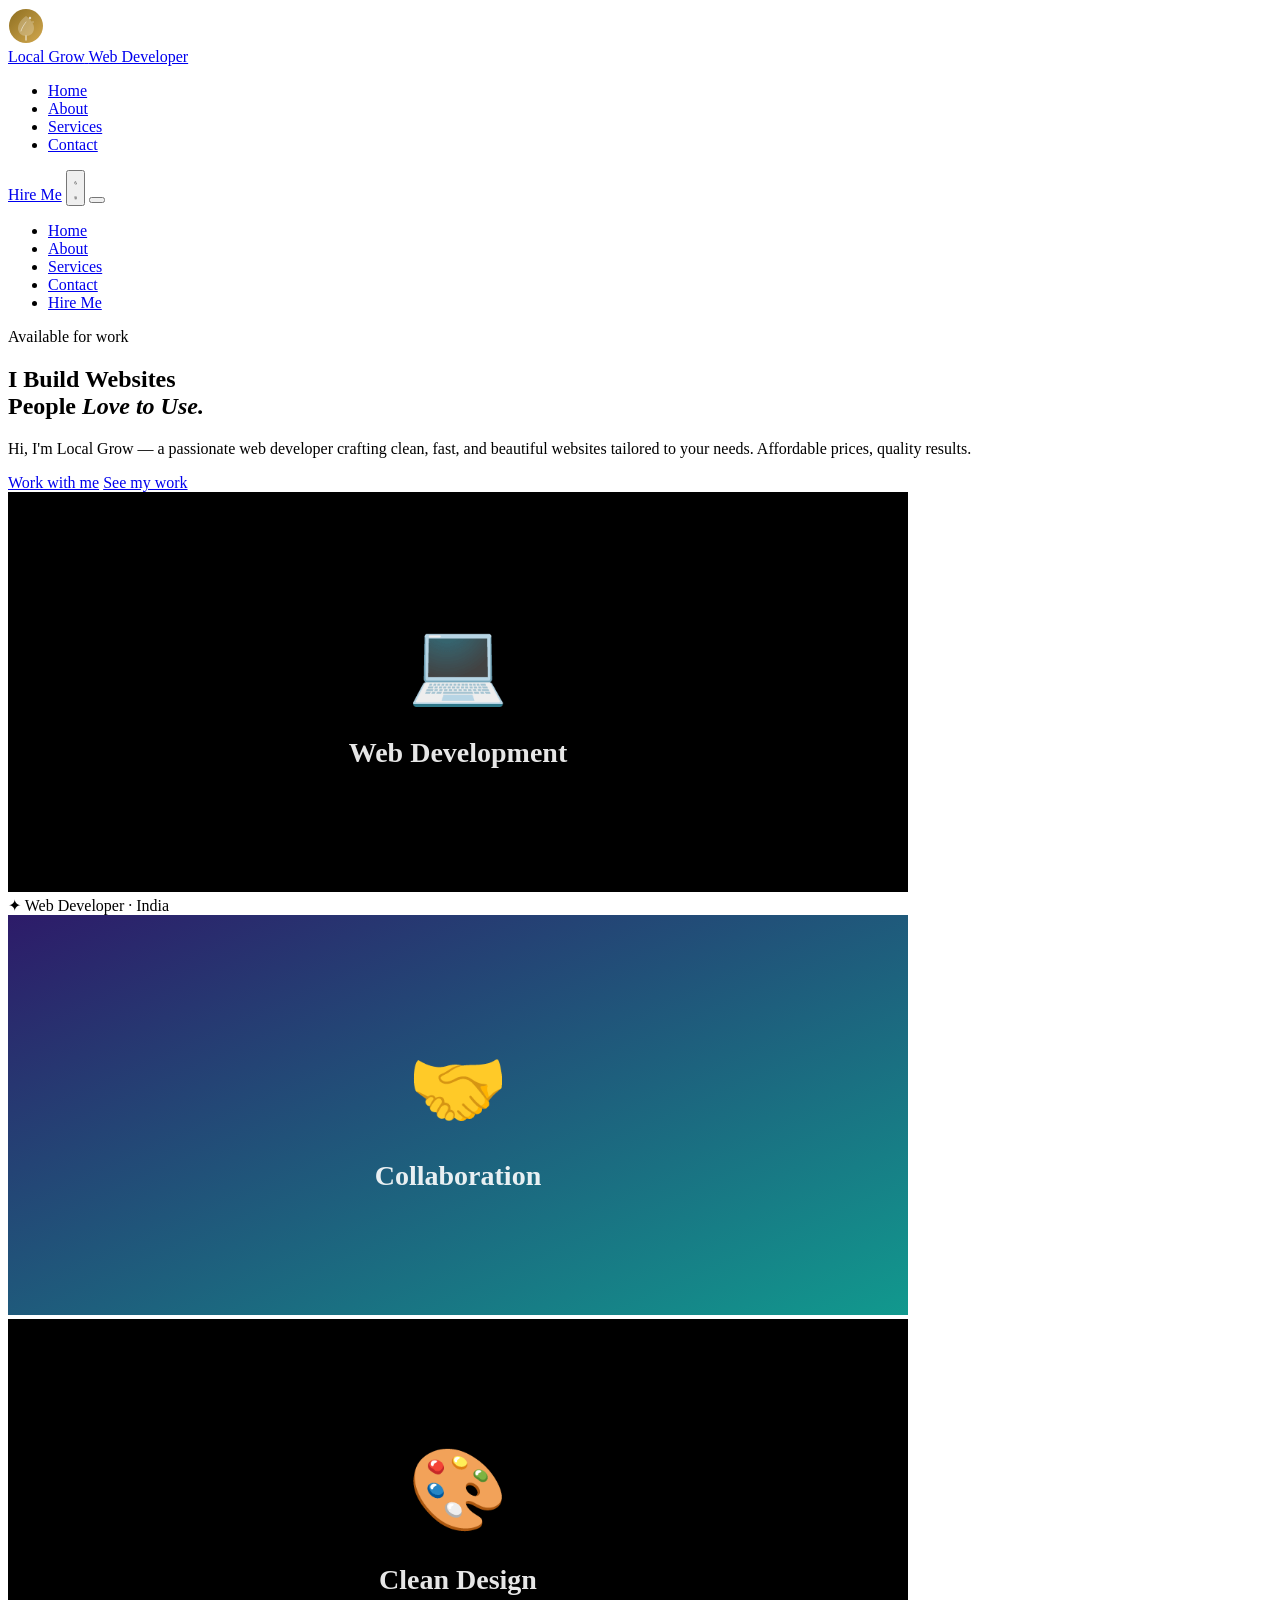
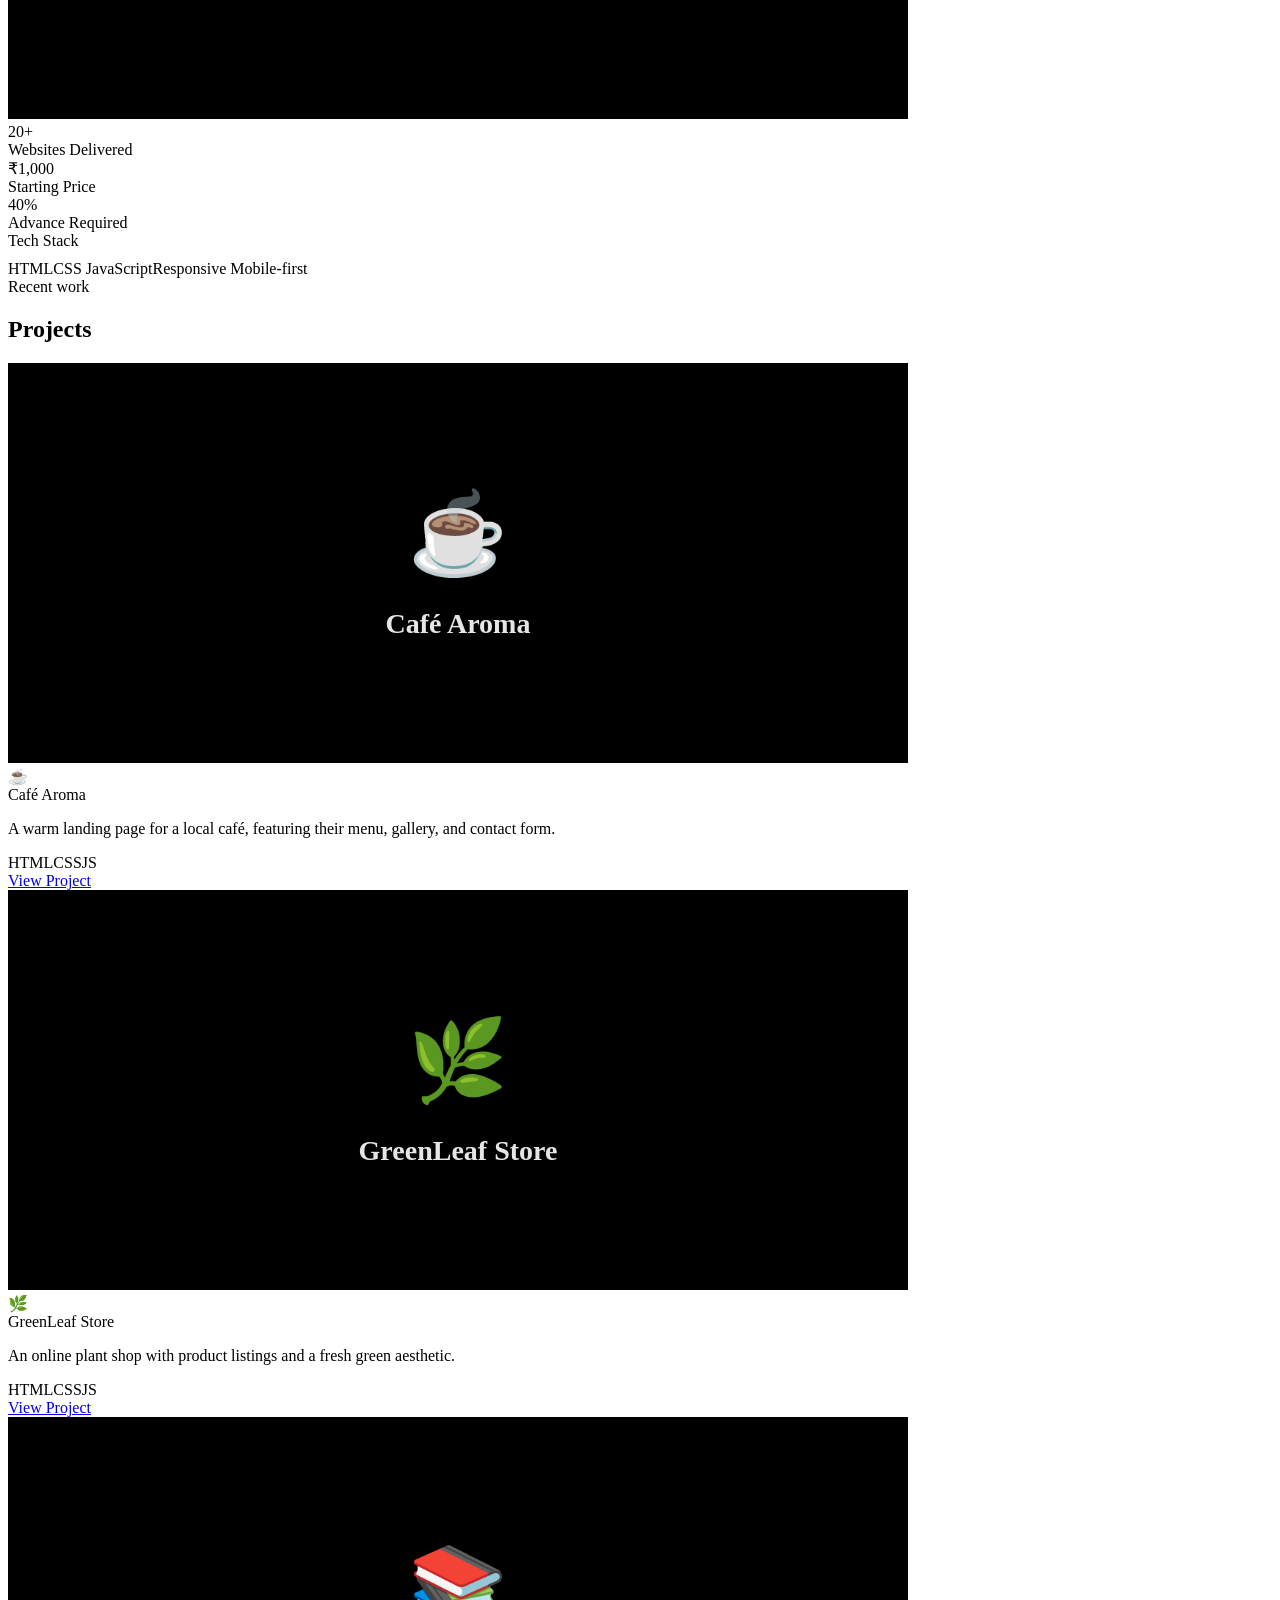
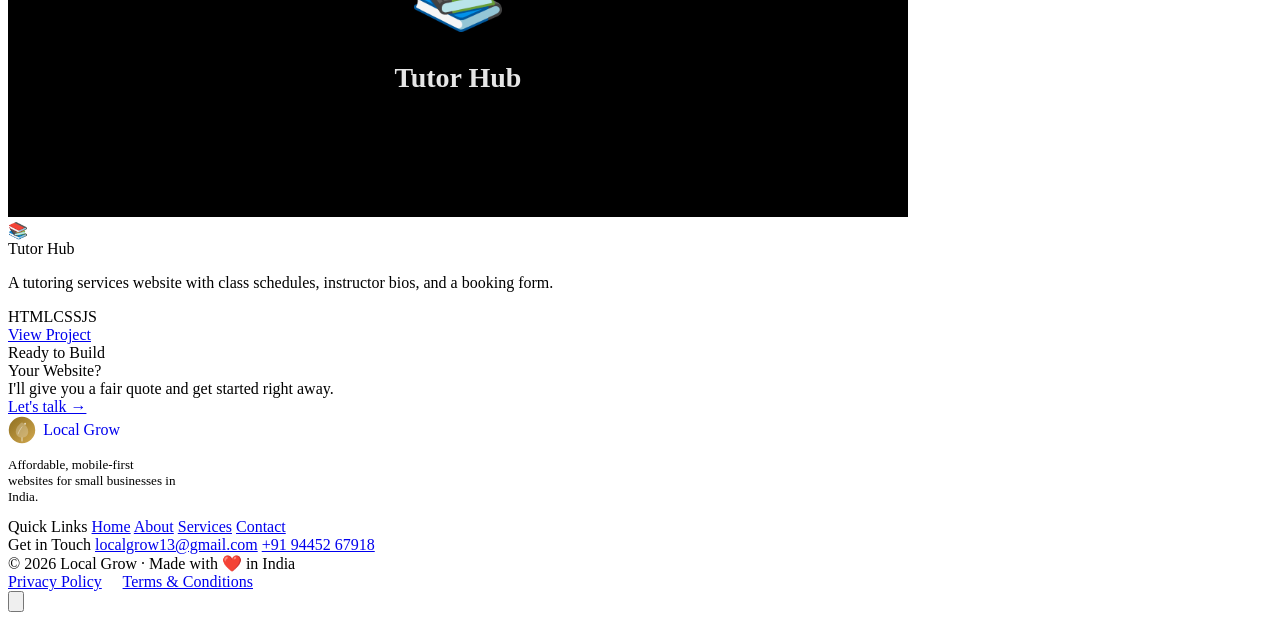
==== commit ede50e04: "Rename index[1].html to index.html" ====
--- a/index.html
+++ b/index.html
@@ -60,7 +60,7 @@
     <svg class="icon-sun" viewBox="0 0 24 24" fill="none" stroke="currentColor" stroke-width="2"><circle cx="12" cy="12" r="4"/><path d="M12 2v2M12 20v2M4.93 4.93l1.41 1.41M17.66 17.66l1.41 1.41M2 12h2M20 12h2M4.93 19.07l1.41-1.41M17.66 6.34l1.41-1.41" stroke-linecap="round"/></svg>
   </button>
   <!-- hamburger button, shown only on mobile/tablet -->
-  <button class="nav-toggle" id="nav-toggle" aria-label="Toggle navigation menu" aria-expanded="false">
+  <button class="nav-toggle" id="nav-toggle" aria-label="Toggle navigation menu" aria-expanded="false" aria-controls="nav-links-mobile">
     <span></span><span></span><span></span>
   </button>
 </nav>
@@ -92,7 +92,7 @@
     <!-- wide top photo -->
     <div class="hero-photo">
       <img src="[data-uri]"
-           alt="Web development code editor" loading="lazy" onerror="this.src='https://picsum.photos/seed/code/900/400'" />
+           alt="Web development code editor" fetchpriority="high" onerror="this.src='https://picsum.photos/seed/code/900/400'" />
       <div class="hero-photo-badge">✦ Web Developer · India</div>
     </div>
     <!-- two smaller photos -->
@@ -245,6 +245,6 @@
   </svg>
 </button>
 
-<script src="script.js?v=2"></script>
+<script src="script.js"></script>
 </body>
 </html>
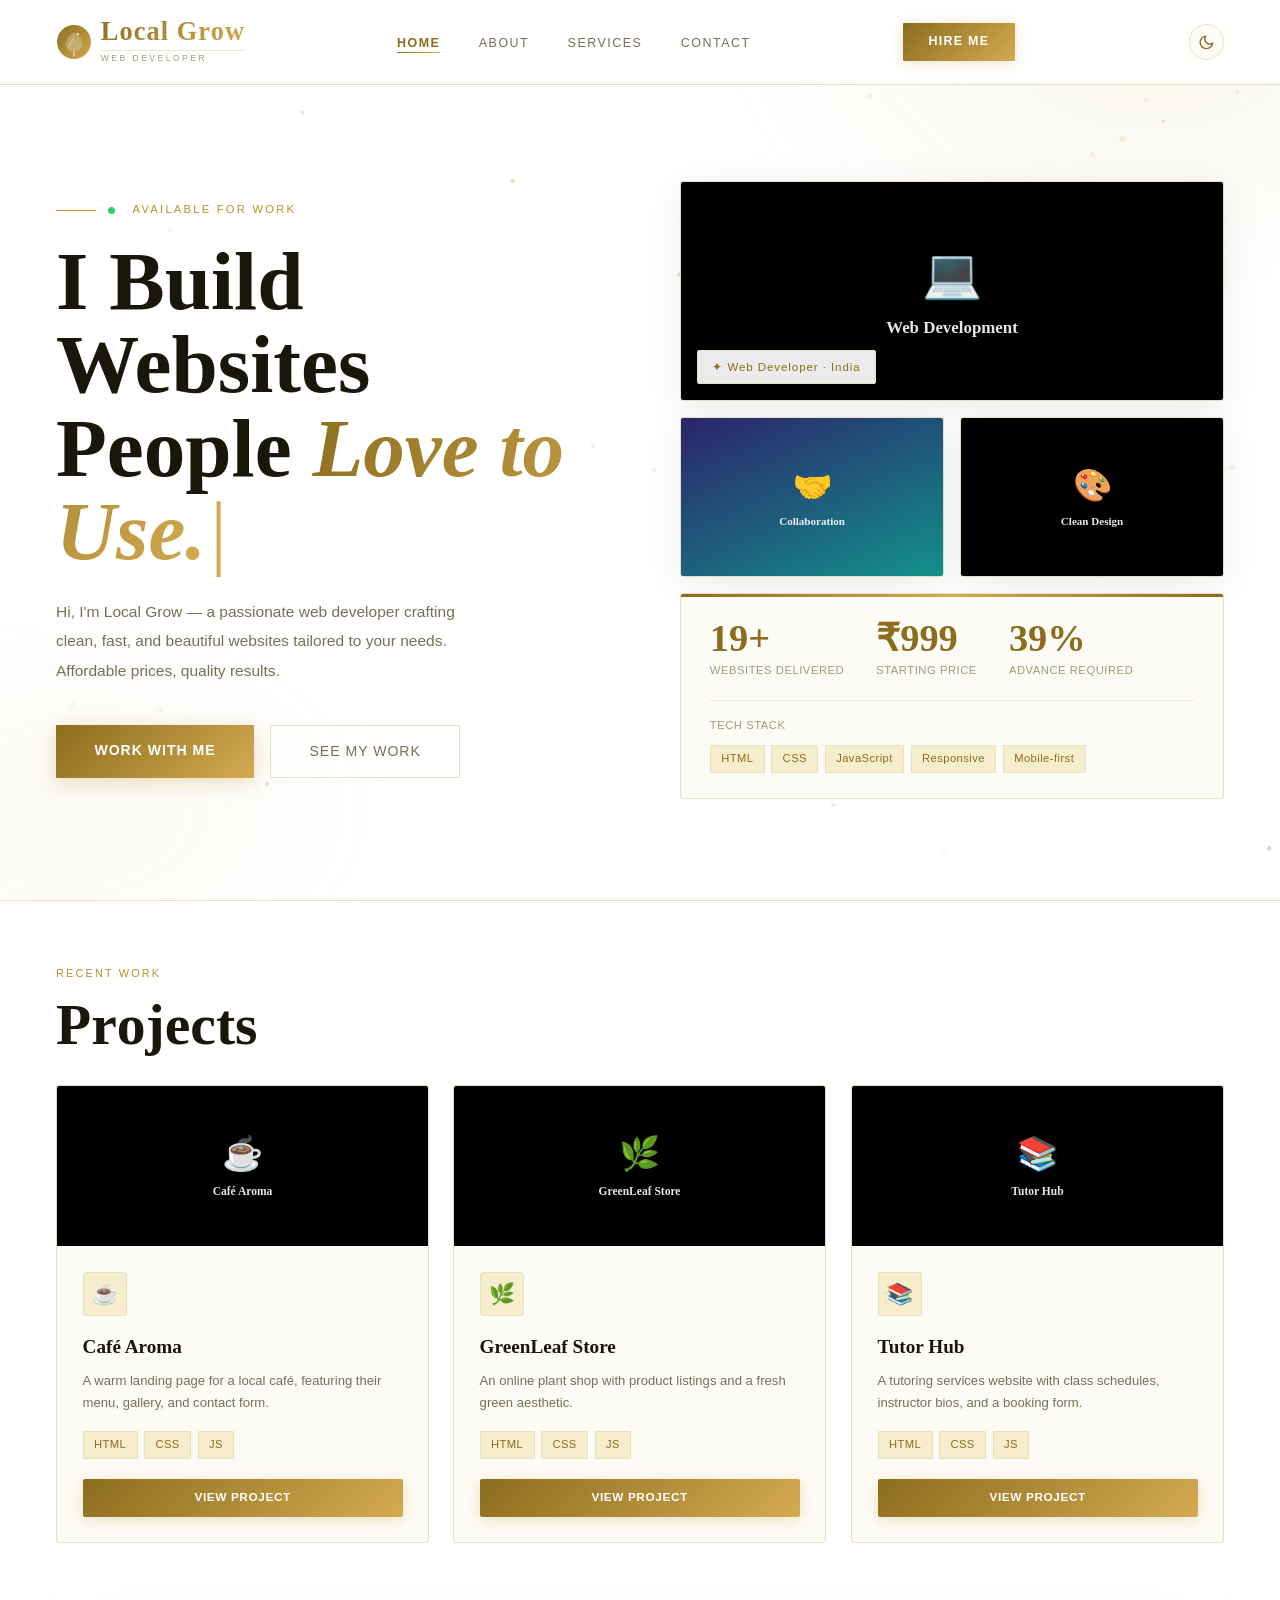
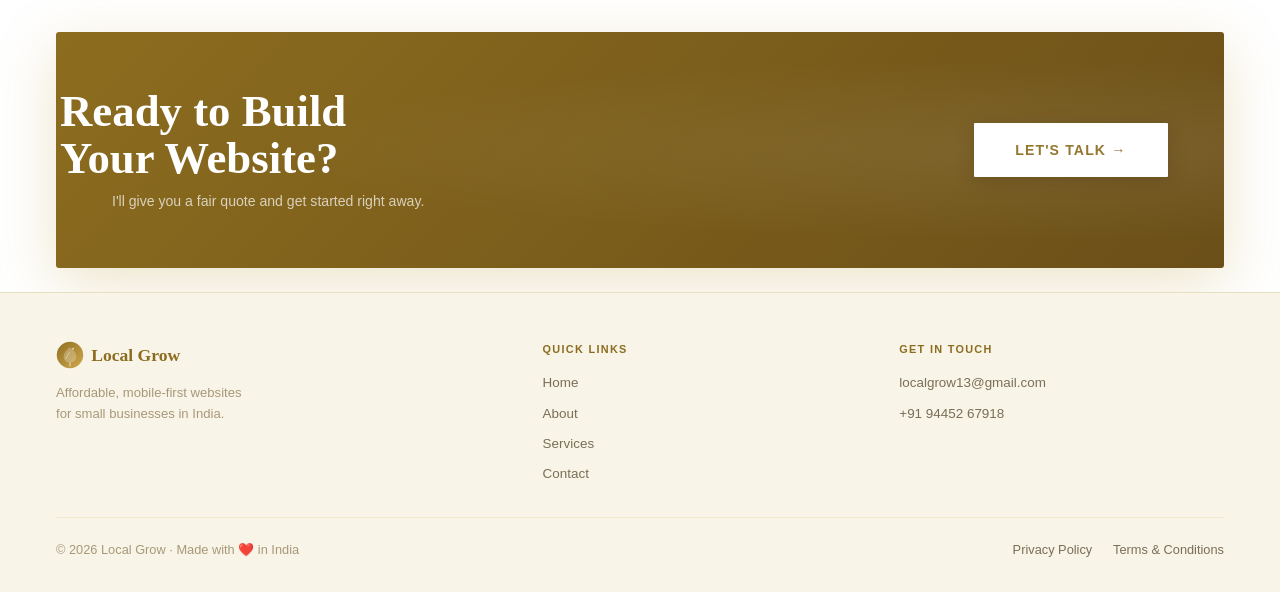
==== commit 28197aa2: "Update index.html" ====
--- a/index.html
+++ b/index.html
@@ -245,6 +245,6 @@
   </svg>
 </button>
 
-<script src="script.js"></script>
+<script src="script.js?v=2"></script>
 </body>
 </html>
--- a/style.css
+++ b/style.css
@@ -0,0 +1,1245 @@
+/* ════════════════════════════════════════
+   Local Grow — Stylesheet
+   ════════════════════════════════════════ */
+
+  :root {
+    --bg:         #ffffff;
+    --surface:    #fdfbf5;
+    --surface2:   #f8f4e8;
+    --border:     #e8dfc0;
+    --border-lite:#f0e8cc;
+    --gold:       #b8922a;
+    --gold-deep:  #8c6d1f;
+    --gold-light: #d4aa50;
+    --gold-pale:  #f5edcc;
+    --text:       #1a160a;
+    --muted:      #7a6e56;
+    --muted-lite: #a89878;
+    --whatsapp:   #25d366;
+    --gmail:      #ea4335;
+    --royal:      #1a2d6e;
+    --nav-bg:     rgba(255,255,255,.92);
+    --nav-bg-scrolled: rgba(255,255,255,.97);
+    --panel-bg:   #ffffff;
+    --shadow-soft: rgba(0,0,0,.12);
+  }
+
+  /* ── dark theme — same gold palette, dark surfaces ── */
+  [data-theme="dark"] {
+    --bg:         #16130c;
+    --surface:    #1e1a10;
+    --surface2:   #241f13;
+    --border:     #3a3220;
+    --border-lite:#2b2515;
+    --gold:       #d4aa50;
+    --gold-deep:  #c99a3a;
+    --gold-light: #e8c274;
+    --gold-pale:  #2e2712;
+    --text:       #f4ecd8;
+    --muted:      #b9ac8c;
+    --muted-lite: #8a7c5e;
+    --nav-bg:     rgba(22,19,12,.88);
+    --nav-bg-scrolled: rgba(22,19,12,.96);
+    --panel-bg:   #1c1810;
+    --shadow-soft: rgba(0,0,0,.4);
+  }
+
+  *, *::before, *::after { box-sizing: border-box; margin: 0; padding: 0; }
+  html { scroll-behavior: smooth; overflow-x: hidden; width: 100%; }
+
+  body {
+    background: var(--bg);
+    color: var(--text);
+    font-family: 'Nunito Sans', sans-serif;
+    font-size: 16px;
+    line-height: 1.6;
+    overflow-x: hidden;
+    width: 100%;
+  }
+
+  /* ── subtle gold grain overlay ── */
+  body::before {
+    content: '';
+    position: fixed; inset: 0; z-index: 0;
+    background:
+      radial-gradient(ellipse 55% 45% at 90% 5%, rgba(184,146,42,.08) 0%, transparent 65%),
+      radial-gradient(ellipse 45% 40% at 5% 90%, rgba(184,146,42,.05) 0%, transparent 60%);
+    pointer-events: none;
+  }
+  body > * { position: relative; z-index: 1; }
+
+  /* ── responsive images safety net — explicit widths/heights on
+     specific components (hero photos, project photos, etc.) above still win ── */
+  img { max-width: 100%; height: auto; display: block; }
+
+  /* ═══════════════ NAV ═══════════════ */
+  nav {
+    position: fixed; top: 0; left: 0; right: 0; z-index: 100;
+    display: flex; justify-content: space-between; align-items: center;
+    padding: 1.1rem 3.5rem;
+    background: var(--nav-bg);
+    backdrop-filter: blur(18px);
+    border-bottom: 1px solid var(--border);
+    transition: background .3s ease, padding .3s ease, box-shadow .3s ease;
+  }
+  nav.scrolled {
+    padding: .65rem 3.5rem;
+    box-shadow: 0 4px 30px rgba(184,146,42,.1);
+    background: var(--nav-bg-scrolled);
+  }
+  .nav-logo {
+    text-decoration: none;
+    display: flex; align-items: center; gap: .55rem;
+    transition: transform .3s ease;
+  }
+  .nav-logo:hover { transform: scale(1.04); }
+
+  /* logo leaf spin on hover */
+  .logo-icon { transition: transform .5s cubic-bezier(.34,1.56,.64,1); }
+  .nav-logo:hover .logo-icon { transform: rotate(-15deg) scale(1.1); }
+
+  @keyframes logo-leaf {
+    0%,100% { transform: rotate(0deg); }
+    50%      { transform: rotate(-8deg) scale(1.05); }
+  }
+  .logo-icon { animation: logo-leaf 4s ease-in-out infinite; }
+
+  .logo-text-main {
+    font-family: 'Libre Baskerville', serif;
+    font-size: 1.65rem; font-weight: 700;
+    background: linear-gradient(135deg, var(--gold-deep), var(--gold-light));
+    -webkit-background-clip: text; -webkit-text-fill-color: transparent;
+    background-clip: text; letter-spacing: .04em; line-height: 1;
+  }
+  .logo-text-sub {
+    font-family: 'Poppins', sans-serif;
+    font-size: .54rem; color: var(--muted-lite);
+    letter-spacing: .28em; text-transform: uppercase;
+    display: block; margin-top: .15rem;
+    border-top: 1px solid var(--border-lite);
+    padding-top: .12rem;
+  }
+  .nav-links { display: flex; gap: 2.4rem; list-style: none; }
+  .nav-links a {
+    color: var(--muted); text-decoration: none;
+    font-size: .78rem; letter-spacing: .12em; text-transform: uppercase;
+    font-weight: 500;
+    transition: color .25s;
+  }
+  .nav-links a:hover { color: var(--gold); }
+  .nav-links a.active { color: var(--gold-deep); font-weight: 700; }
+  .nav-cta {
+    background: linear-gradient(135deg, var(--gold-deep), var(--gold-light));
+    color: #fff; font-weight: 600; font-size: .78rem;
+    padding: .55rem 1.6rem; border-radius: 1px;
+    text-decoration: none; letter-spacing: .1em; text-transform: uppercase;
+    transition: opacity .2s, transform .15s, box-shadow .2s;
+    box-shadow: 0 2px 16px rgba(184,146,42,.25);
+  }
+  .nav-cta:hover { opacity: .9; transform: translateY(-1px); box-shadow: 0 6px 24px rgba(184,146,42,.35); }
+
+  /* ── theme toggle ── */
+  .theme-toggle {
+    display: flex; align-items: center; justify-content: center;
+    width: 2.2rem; height: 2.2rem; margin-left: 1.4rem;
+    border: 1px solid var(--border); border-radius: 50%;
+    background: var(--surface); cursor: pointer;
+    color: var(--gold-deep); transition: border-color .25s, transform .25s, background .25s;
+    flex-shrink: 0;
+  }
+  .theme-toggle:hover { border-color: var(--gold); transform: rotate(15deg); }
+  .theme-toggle svg { width: 1.05rem; height: 1.05rem; }
+  .theme-toggle .icon-sun { display: none; }
+  [data-theme="dark"] .theme-toggle .icon-moon { display: none; }
+  [data-theme="dark"] .theme-toggle .icon-sun { display: block; }
+
+  /* ═══════════════ HERO ═══════════════ */
+  .hero {
+    min-height: 100vh;
+    display: grid; grid-template-columns: 1fr 1fr;
+    align-items: center;
+    padding: 8rem 3.5rem 3rem; gap: 5rem;
+  }
+  .hero-eyebrow {
+    font-family: 'Poppins', sans-serif;
+    font-size: .7rem; color: var(--gold);
+    letter-spacing: .2em; text-transform: uppercase;
+    margin-bottom: 1.3rem;
+    display: flex; align-items: center; gap: .75rem;
+    opacity: 0; animation: fadeUp .7s ease .1s forwards;
+  }
+  .hero-eyebrow::before {
+    content: ''; display: inline-block;
+    width: 2.5rem; height: 1px; background: var(--gold);
+  }
+
+  /* availability badge pulse */
+  .badge-dot {
+    display: inline-block; width: 7px; height: 7px;
+    background: #2ecc71; border-radius: 50%;
+    margin-right: .35rem;
+    animation: pulse-dot 2s ease infinite;
+  }
+  @keyframes pulse-dot {
+    0%,100% { box-shadow: 0 0 0 0 rgba(46,204,113,.5); }
+    50%      { box-shadow: 0 0 0 5px rgba(46,204,113,0); }
+  }
+
+  .hero h1 {
+    font-family: 'Libre Baskerville', serif;
+    font-size: clamp(3.2rem, 6.5vw, 6.2rem);
+    line-height: 1.0; margin-bottom: 1.5rem; font-weight: 700;
+    opacity: 0; animation: fadeUp .7s ease .22s forwards;
+  }
+  .hero h1 em {
+    font-style: italic;
+    background: linear-gradient(120deg, var(--gold-deep), var(--gold-light));
+    -webkit-background-clip: text; -webkit-text-fill-color: transparent;
+    background-clip: text;
+  }
+  .hero-desc {
+    color: var(--muted); font-size: .97rem;
+    max-width: 430px; line-height: 1.9;
+    margin-bottom: 2.5rem; font-weight: 300;
+    opacity: 0; animation: fadeUp .7s ease .34s forwards;
+  }
+  .hero-btns {
+    display: flex; gap: 1rem; flex-wrap: wrap;
+    opacity: 0; animation: fadeUp .7s ease .46s forwards;
+  }
+  .btn-gold {
+    background: linear-gradient(135deg, var(--gold-deep), var(--gold-light));
+    color: #fff; padding: .9rem 2.4rem;
+    font-weight: 600; border-radius: 1px;
+    text-decoration: none; font-size: .88rem; letter-spacing: .07em;
+    text-transform: uppercase;
+    box-shadow: 0 4px 20px rgba(184,146,42,.3);
+    transition: opacity .2s, transform .15s, box-shadow .2s;
+  }
+  .btn-gold:hover { opacity: .9; transform: translateY(-2px); box-shadow: 0 8px 30px rgba(184,146,42,.4); }
+  .btn-outline {
+    border: 1.5px solid var(--border); color: var(--muted);
+    padding: .9rem 2.4rem; border-radius: 1px;
+    text-decoration: none; font-size: .88rem; letter-spacing: .07em; text-transform: uppercase;
+    transition: border-color .25s, color .2s, transform .15s;
+  }
+  .btn-outline:hover { border-color: var(--gold); color: var(--gold); transform: translateY(-2px); }
+
+  /* ── Hero Visual: photo collage ── */
+  .hero-visual {
+    display: grid; grid-template-columns: 1fr 1fr; grid-template-rows: auto auto; gap: 1rem;
+    opacity: 0; animation: fadeUp .8s ease .5s forwards;
+    position: relative;
+  }
+  .hero-photo {
+    border-radius: 3px; overflow: hidden;
+    border: 1px solid var(--border);
+    position: relative;
+    box-shadow: 0 8px 40px rgba(0,0,0,.08);
+  }
+  .hero-photo img {
+    width: 100%; height: 100%; object-fit: cover; display: block;
+    transition: transform .5s ease;
+  }
+  .hero-photo:hover img { transform: scale(1.04); }
+  .hero-photo:nth-child(1) { grid-column: 1 / 3; height: 220px; }
+  .hero-photo:nth-child(2) { height: 160px; }
+  .hero-photo:nth-child(3) { height: 160px; }
+
+  /* gold overlay badge on first photo */
+  .hero-photo-badge {
+    position: absolute; bottom: 1rem; left: 1rem;
+    background: var(--nav-bg);
+    border: 1px solid var(--border);
+    border-radius: 2px; padding: .4rem .9rem;
+    font-size: .72rem; color: var(--gold-deep);
+    font-family: 'Poppins', sans-serif; letter-spacing: .08em;
+    backdrop-filter: blur(8px);
+  }
+
+  /* ── stat card ── */
+  .hero-stat-card {
+    background: var(--surface); border: 1px solid var(--border);
+    border-radius: 3px; padding: 1.6rem 1.8rem;
+    grid-column: 1 / 3;
+    position: relative; overflow: hidden;
+  }
+  .hero-stat-card::before {
+    content: '';
+    position: absolute; top: 0; left: 0; right: 0; height: 3px;
+    background: linear-gradient(90deg, var(--gold-deep), var(--gold-light), var(--gold-deep));
+  }
+  .stat-row { display: flex; gap: 2rem; margin-bottom: 1.2rem; }
+  .stat-num {
+    font-family: 'Libre Baskerville', serif;
+    font-size: 2.4rem; color: var(--gold-deep); line-height: 1; font-weight: 700;
+  }
+  .stat-label { font-size: .7rem; color: var(--muted-lite); margin-top: .3rem; letter-spacing: .05em; text-transform: uppercase; }
+  .divider { height: 1px; background: var(--border-lite); margin: 1rem 0; }
+  .skill-tags { display: flex; flex-wrap: wrap; gap: .4rem; }
+  .tag {
+    background: var(--gold-pale); border: 1px solid var(--border);
+    border-radius: 1px; padding: .25rem .65rem;
+    font-size: .7rem; color: var(--gold-deep);
+    font-family: 'Poppins', sans-serif; letter-spacing: .04em;
+  }
+
+  /* ═══════════════ SECTIONS ═══════════════ */
+  section { padding: 4rem 3.5rem; }
+  .section-label {
+    font-family: 'Poppins', sans-serif; font-size: .68rem; color: var(--gold);
+    letter-spacing: .2em; text-transform: uppercase; margin-bottom: .75rem;
+  }
+  .section-title {
+    font-family: 'Libre Baskerville', serif;
+    font-size: clamp(2.4rem, 4.5vw, 3.8rem);
+    line-height: 1.08; margin-bottom: 1.8rem; font-weight: 700;
+  }
+
+  /* ═══════════════ ABOUT ═══════════════ */
+  #about {
+    display: grid; grid-template-columns: 1fr 1fr;
+    gap: 6rem; align-items: start;
+    border-top: 1px solid var(--border);
+    background: var(--surface);
+  }
+  .about-text p { color: var(--muted); font-weight: 300; line-height: 1.95; margin-bottom: 1.2rem; font-size: .95rem; }
+
+  /* policy notice */
+  .policy-notice {
+    background: var(--gold-pale); border: 1px solid var(--border);
+    border-left: 4px solid var(--gold);
+    border-radius: 2px; padding: 1.2rem 1.4rem; margin-top: 1.5rem;
+  }
+  .policy-notice-title {
+    font-family: 'Libre Baskerville', serif; font-weight: 700;
+    font-size: 1.05rem; color: var(--gold-deep); margin-bottom: .5rem;
+  }
+  .policy-notice p {
+    font-size: .83rem; color: var(--muted); margin-bottom: .35rem;
+    line-height: 1.7;
+  }
+  .policy-notice p:last-child { margin-bottom: 0; }
+
+  .perks { display: grid; grid-template-columns: 1fr 1fr; gap: 1rem; }
+  .perk {
+    background: var(--bg); border: 1px solid var(--border);
+    border-radius: 3px; padding: 1.5rem;
+    transition: border-color .3s, transform .25s, box-shadow .25s;
+  }
+  .perk:hover { border-color: var(--gold); transform: translateY(-3px); box-shadow: 0 8px 30px rgba(184,146,42,.12); }
+  .perk-icon { font-size: 1.5rem; margin-bottom: .65rem; }
+  .perk-title { font-size: .9rem; font-weight: 600; margin-bottom: .25rem; color: var(--text); }
+  .perk-desc { font-size: .78rem; color: var(--muted-lite); }
+
+  /* ═══════════════ HOW IT WORKS ═══════════════ */
+  #how-it-works {
+    border-top: 1px solid var(--border);
+  }
+  .steps-grid { display: grid; grid-template-columns: repeat(4,1fr); gap: 1.5rem; }
+  .steps-grid-3 { grid-template-columns: repeat(3,1fr); }
+  .step-card {
+    background: var(--surface); border: 1px solid var(--border);
+    border-radius: 3px; padding: 2rem;
+    position: relative; overflow: hidden;
+    transition: transform .25s, border-color .3s;
+  }
+  .step-card:hover { transform: translateY(-4px); border-color: var(--gold); }
+  .step-num {
+    font-family: 'Libre Baskerville', serif; font-size: 3rem;
+    color: var(--gold-pale); font-weight: 700; line-height: 1;
+    margin-bottom: .5rem; display: block;
+  }
+  .step-title { font-size: .95rem; font-weight: 600; color: var(--text); margin-bottom: .4rem; }
+  .step-desc { font-size: .8rem; color: var(--muted); line-height: 1.75; }
+  .step-card.highlight {
+    background: linear-gradient(135deg, var(--gold-deep) 0%, var(--gold-light) 100%);
+    border-color: var(--gold-light);
+    color: #fff;
+  }
+  .step-card.highlight .step-num { color: rgba(255,255,255,.3); }
+  .step-card.highlight .step-title { color: #fff; }
+  .step-card.highlight .step-desc { color: rgba(255,255,255,.8); }
+
+  /* ═══════════════ SERVICES ═══════════════ */
+  #services { border-top: 1px solid var(--border); background: var(--surface); }
+  .services-grid { display: grid; grid-template-columns: repeat(3,1fr); gap: 1.5rem; }
+  .service-card {
+    background: var(--bg); border: 1px solid var(--border);
+    border-radius: 3px; padding: 2.2rem;
+    position: relative; overflow: hidden;
+    transition: transform .25s, border-color .3s, box-shadow .25s;
+  }
+  .service-card:hover { transform: translateY(-5px); border-color: var(--gold); box-shadow: 0 12px 40px rgba(184,146,42,.12); }
+  .service-card::before {
+    content: '';
+    position: absolute; inset: 0;
+    background: radial-gradient(ellipse at top left, rgba(184,146,42,.04), transparent 60%);
+    pointer-events: none;
+  }
+  .service-icon { font-size: 2rem; margin-bottom: 1.2rem; }
+  .service-name {
+    font-family: 'Libre Baskerville', serif; font-size: 1.3rem; font-weight: 700;
+    margin-bottom: .5rem; color: var(--text);
+  }
+  .service-desc { font-size: .83rem; color: var(--muted); line-height: 1.8; margin-bottom: 1.5rem; }
+  .service-price {
+    font-family: 'Poppins', sans-serif; font-size: .85rem;
+    color: var(--gold-deep); border-top: 1px solid var(--border-lite); padding-top: 1rem;
+    font-weight: 500;
+  }
+
+  /* ═══════════════ PROJECTS ═══════════════ */
+  #projects { border-top: 1px solid var(--border); }
+  .projects-grid { display: grid; grid-template-columns: repeat(3,1fr); gap: 1.5rem; }
+  .project-card {
+    background: var(--surface); border: 1px solid var(--border);
+    border-radius: 3px; overflow: hidden;
+    transition: transform .25s, border-color .3s, box-shadow .25s;
+  }
+  .project-card:hover { transform: translateY(-5px); border-color: var(--gold); box-shadow: 0 12px 40px rgba(184,146,42,.12); }
+  .project-photo { height: 160px; overflow: hidden; }
+  .project-photo img { width: 100%; height: 100%; object-fit: cover; transition: transform .5s ease; }
+  .project-card:hover .project-photo img { transform: scale(1.06); }
+  .project-body { padding: 1.6rem; }
+  .project-icon {
+    width: 2.8rem; height: 2.8rem; background: var(--gold-pale);
+    border: 1px solid var(--border); border-radius: 3px;
+    display: flex; align-items: center; justify-content: center;
+    font-size: 1.3rem; margin-bottom: 1rem;
+  }
+  .project-name {
+    font-family: 'Libre Baskerville', serif; font-size: 1.2rem; font-weight: 700;
+    margin-bottom: .4rem;
+  }
+  .project-desc { font-size: .82rem; color: var(--muted); line-height: 1.75; margin-bottom: 1rem; }
+  .project-stack { display: flex; gap: .4rem; flex-wrap: wrap; }
+
+  /* ═══════════════ POLICY BANNER ═══════════════ */
+  .policy-banner {
+    margin: 0 3.5rem;
+    background: var(--surface2); border: 1px solid var(--border);
+    border-radius: 3px; padding: 2rem 3.5rem;
+    display: grid; grid-template-columns: 1fr 1fr 1fr; gap: 2rem;
+    position: relative; overflow: hidden;
+  }
+  .policy-banner-2 { grid-template-columns: 1fr 1fr; }
+  .policy-banner::before {
+    content: '';
+    position: absolute; top: 0; left: 0; right: 0; height: 3px;
+    background: linear-gradient(90deg, var(--gold-deep), var(--gold-light), var(--gold-deep));
+  }
+  .policy-item { }
+  .policy-item-icon { font-size: 1.6rem; margin-bottom: .7rem; }
+  .policy-item-title {
+    font-family: 'Libre Baskerville', serif; font-size: 1.15rem;
+    font-weight: 700; color: var(--gold-deep); margin-bottom: .4rem;
+  }
+  .policy-item-desc { font-size: .82rem; color: var(--muted); line-height: 1.75; }
+  .policy-item-val {
+    font-family: 'Poppins', sans-serif;
+    font-size: 1rem; color: var(--gold-deep); font-weight: 500;
+    margin-top: .3rem;
+  }
+
+  /* ═══════════════ CTA BANNER ═══════════════ */
+  .cta-banner {
+    margin: 1.5rem 3.5rem;
+    background: linear-gradient(135deg, var(--gold-deep) 0%, #6b4f18 100%);
+    border-radius: 3px; padding: 3.5rem;
+    display: flex; justify-content: space-between; align-items: center; gap: 2rem;
+    position: relative; overflow: hidden;
+    box-shadow: 0 16px 60px rgba(184,146,42,.25);
+  }
+  .cta-banner::before {
+    content: '';
+    position: absolute; inset: 0;
+    background: radial-gradient(ellipse at 85% 50%, rgba(255,255,255,.08) 0%, transparent 55%);
+    pointer-events: none;
+  }
+  .cta-title {
+    font-family: 'Libre Baskerville', serif;
+    font-size: clamp(2rem, 3.5vw, 3.2rem); line-height: 1.05; color: #fff; font-weight: 700;
+  }
+  .cta-sub { color: rgba(255,255,255,.7); font-size: .88rem; margin-top: .5rem; }
+  .btn-white {
+    background: #fff; color: var(--gold-deep);
+    padding: 1rem 2.6rem; border-radius: 1px;
+    font-weight: 700; font-size: .88rem; letter-spacing: .08em; text-transform: uppercase;
+    text-decoration: none; white-space: nowrap;
+    box-shadow: 0 4px 20px rgba(0,0,0,.15);
+    transition: transform .15s, box-shadow .2s;
+  }
+  .btn-white:hover { transform: translateY(-2px); box-shadow: 0 8px 30px rgba(0,0,0,.2); }
+
+  /* ═══════════════ CONTACT ═══════════════ */
+  #contact { border-top: 1px solid var(--border); background: var(--surface); }
+  .contact-grid { display: grid; grid-template-columns: 1fr 1fr; gap: 4rem; align-items: start; }
+  .contact-info p { color: var(--muted); font-size: .92rem; line-height: 1.9; margin-bottom: 2rem; font-weight: 300; }
+  .contact-channels { display: flex; flex-direction: column; gap: 1rem; }
+
+  /* ── animated blob contact buttons ── */
+  @keyframes wa-pulse {
+    0%,100% { box-shadow: 0 0 0 0 rgba(37,211,102,.5), 0 8px 30px rgba(37,211,102,.3); }
+    50%      { box-shadow: 0 0 0 10px rgba(37,211,102,0), 0 8px 30px rgba(37,211,102,.5); }
+  }
+  @keyframes gm-pulse {
+    0%,100% { box-shadow: 0 0 0 0 rgba(234,67,53,.5), 0 8px 30px rgba(234,67,53,.3); }
+    50%      { box-shadow: 0 0 0 10px rgba(234,67,53,0), 0 8px 30px rgba(234,67,53,.5); }
+  }
+  @keyframes icon-spin {
+    from { transform: rotate(0deg) scale(1); }
+    to   { transform: rotate(360deg) scale(1.15); }
+  }
+  @keyframes btn-shine {
+    0%   { left: -100%; }
+    100% { left: 200%; }
+  }
+
+  .contact-channels {
+    display: flex; flex-direction: column; gap: 1.4rem;
+  }
+
+  .contact-btn {
+    display: flex; align-items: center; gap: 1.2rem;
+    padding: 1.1rem 2rem;
+    border-radius: 50px;
+    text-decoration: none; font-weight: 600; font-size: .92rem;
+    border: none; cursor: pointer; color: #fff;
+    position: relative; overflow: hidden;
+    transition: transform .3s cubic-bezier(.34,1.56,.64,1), box-shadow .3s ease, border-radius .3s ease;
+  }
+
+  /* shine sweep on hover */
+  .contact-btn::before {
+    content: '';
+    position: absolute; top: 0; left: -100%;
+    width: 60%; height: 100%;
+    background: linear-gradient(90deg, transparent, rgba(255,255,255,.25), transparent);
+    transition: none;
+  }
+  .contact-btn:hover::before {
+    animation: btn-shine .5s ease forwards;
+  }
+
+  .contact-btn:hover {
+    transform: translateY(-4px) scale(1.03);
+    border-radius: 16px;
+  }
+  .contact-btn:active {
+    transform: scale(.97);
+  }
+
+  .btn-whatsapp {
+    background: linear-gradient(135deg, #25d366, #1da851);
+    animation: wa-pulse 2.5s ease infinite;
+  }
+  .btn-whatsapp:hover {
+    box-shadow: 0 16px 40px rgba(37,211,102,.5);
+    animation: none;
+  }
+
+  .btn-gmail {
+    background: linear-gradient(135deg, #ea4335, #c5221f);
+    animation: gm-pulse 2.5s ease 1.2s infinite;
+  }
+  .btn-gmail:hover {
+    box-shadow: 0 16px 40px rgba(234,67,53,.5);
+    animation: none;
+  }
+
+  /* icon circle */
+  .contact-btn-icon-wrap {
+    width: 2.6rem; height: 2.6rem; flex-shrink: 0;
+    background: rgba(255,255,255,.2);
+    border-radius: 50%;
+    display: flex; align-items: center; justify-content: center;
+    transition: transform .4s ease, background .3s ease;
+  }
+  .contact-btn:hover .contact-btn-icon-wrap {
+    background: rgba(255,255,255,.35);
+    transform: rotate(15deg) scale(1.15);
+  }
+  .contact-btn-icon { width: 1.3rem; height: 1.3rem; flex-shrink: 0; }
+  .contact-btn-text { display: flex; flex-direction: column; }
+  .contact-btn-label { font-size: .67rem; opacity: .85; font-weight: 400; letter-spacing: .1em; text-transform: uppercase; }
+  .contact-btn-value { font-size: .95rem; font-weight: 700; letter-spacing: .01em; }
+
+  /* floating dots beside buttons */
+  .contact-btn-dot {
+    width: 8px; height: 8px; border-radius: 50%;
+    background: rgba(255,255,255,.5);
+    margin-left: auto; flex-shrink: 0;
+    animation: blink 1.4s ease infinite;
+  }
+  .btn-gmail .contact-btn-dot { animation-delay: .7s; }
+
+  .contact-detail {
+    background: var(--bg); border: 1px solid var(--border);
+    border-radius: 3px; padding: 2rem;
+    position: relative; overflow: hidden;
+    box-shadow: 0 4px 24px rgba(184,146,42,.06);
+  }
+  .contact-detail::before {
+    content: '';
+    position: absolute; top: 0; left: 0; right: 0; height: 3px;
+    background: linear-gradient(90deg, var(--gold-deep), var(--gold-light));
+  }
+  .contact-detail h3 {
+    font-family: 'Libre Baskerville', serif; font-size: 1.2rem;
+    font-weight: 700; margin-bottom: 1.2rem; color: var(--gold-deep);
+  }
+  .contact-row {
+    display: flex; align-items: center; gap: .75rem;
+    padding: .8rem 0; border-bottom: 1px solid var(--border-lite);
+    font-size: .85rem; color: var(--muted);
+  }
+  .contact-row:last-child { border-bottom: none; }
+  .contact-row strong { color: var(--text); min-width: 100px; display: inline-block; font-weight: 600; font-size: .82rem; }
+
+  /* ═══════════════ FOOTER ═══════════════ */
+  footer {
+    border-top: 1px solid var(--border);
+    padding: 3rem 3.5rem 2rem;
+    display: flex; flex-direction: column; align-items: stretch;
+    color: var(--muted-lite); font-size: .78rem;
+    background: var(--surface2);
+  }
+  .footer-logo {
+    font-family: 'Libre Baskerville', serif; color: var(--gold-deep);
+    font-size: 1.1rem; font-weight: 700;
+  }
+  footer a { color: var(--muted); text-decoration: none; transition: color .2s; }
+  footer a:hover { color: var(--gold); }
+
+  /* ═══════════════ ANIMATIONS ═══════════════ */
+  @keyframes fadeUp {
+    from { opacity: 0; transform: translateY(24px); }
+    to   { opacity: 1; transform: translateY(0); }
+  }
+  @keyframes fadeIn {
+    from { opacity: 0; }
+    to   { opacity: 1; }
+  }
+  @keyframes slideLeft {
+    from { opacity: 0; transform: translateX(40px); }
+    to   { opacity: 1; transform: translateX(0); }
+  }
+  @keyframes slideRight {
+    from { opacity: 0; transform: translateX(-40px); }
+    to   { opacity: 1; transform: translateX(0); }
+  }
+  @keyframes scaleIn {
+    from { opacity: 0; transform: scale(.88); }
+    to   { opacity: 1; transform: scale(1); }
+  }
+  @keyframes shimmer {
+    0%   { background-position: -400px 0; }
+    100% { background-position: 400px 0; }
+  }
+  /* floating bob for hero visual */
+  @keyframes float {
+    0%,100% { transform: translateY(0px); }
+    50%      { transform: translateY(-10px); }
+  }
+  /* spinning gold ring */
+  @keyframes spin-slow {
+    from { transform: rotate(0deg); }
+    to   { transform: rotate(360deg); }
+  }
+  /* gold border march */
+  @keyframes border-march {
+    0%   { border-color: var(--gold-deep); }
+    50%  { border-color: var(--gold-light); }
+    100% { border-color: var(--gold-deep); }
+  }
+  /* counter count-up shimmer */
+  @keyframes count-shine {
+    0%   { color: var(--gold-deep); }
+    50%  { color: var(--gold-light); }
+    100% { color: var(--gold-deep); }
+  }
+  /* nav logo shimmer */
+  @keyframes logo-shine {
+    0%,100% { opacity: 1; }
+    50%      { opacity: .7; letter-spacing: .08em; }
+  }
+  /* perk icon bounce */
+  @keyframes icon-bounce {
+    0%,100% { transform: translateY(0) scale(1); }
+    40%      { transform: translateY(-8px) scale(1.15); }
+    60%      { transform: translateY(-4px) scale(1.05); }
+  }
+  /* gold line draw */
+  @keyframes draw-line {
+    from { width: 0; }
+    to   { width: 2.5rem; }
+  }
+  /* typing cursor blink */
+  @keyframes blink {
+    0%,100% { opacity: 1; }
+    50%      { opacity: 0; }
+  }
+  /* card flip on reveal */
+  @keyframes flipIn {
+    from { opacity: 0; transform: perspective(600px) rotateX(20deg) translateY(30px); }
+    to   { opacity: 1; transform: perspective(600px) rotateX(0deg) translateY(0); }
+  }
+  /* background pulse for cta */
+  @keyframes cta-pulse {
+    0%,100% { box-shadow: 0 16px 60px rgba(184,146,42,.25); }
+    50%      { box-shadow: 0 20px 80px rgba(184,146,42,.45); }
+  }
+  /* step card number rotate */
+  @keyframes num-appear {
+    from { opacity: 0; transform: scale(2) rotate(-15deg); }
+    to   { opacity: 1; transform: scale(1) rotate(0deg); }
+  }
+
+  /* ══════════ PREMIUM ANIMATION ADDITIONS ══════════ */
+
+  /* ── scroll reveal variants ── */
+  .reveal {
+    opacity: 0; transform: translateY(40px);
+    transition: opacity .85s cubic-bezier(.16,1,.3,1), transform .85s cubic-bezier(.16,1,.3,1);
+  }
+  .reveal.visible { opacity: 1; transform: translateY(0); }
+  .reveal-left {
+    opacity: 0; transform: translateX(-50px);
+    transition: opacity .85s cubic-bezier(.16,1,.3,1), transform .85s cubic-bezier(.16,1,.3,1);
+  }
+  .reveal-left.visible { opacity: 1; transform: translateX(0); }
+  .reveal-scale {
+    opacity: 0; transform: scale(.88);
+    transition: opacity .7s ease, transform .7s cubic-bezier(.34,1.56,.64,1);
+  }
+  .reveal-scale.visible { opacity: 1; transform: scale(1); }
+  .reveal-flip {
+    opacity: 0; transform: perspective(800px) rotateY(25deg) translateX(40px);
+    transition: opacity .9s ease, transform .9s cubic-bezier(.16,1,.3,1);
+  }
+  .reveal-flip.visible { opacity: 1; transform: perspective(800px) rotateY(0deg) translateX(0); }
+
+  .reveal-delay-1 { transition-delay: .1s; }
+  .reveal-delay-2 { transition-delay: .22s; }
+  .reveal-delay-3 { transition-delay: .34s; }
+  .reveal-delay-4 { transition-delay: .46s; }
+
+  /* ── Apply ambient animations ──
+     (combined with the fadeUp intro from the base .hero-visual rule above,
+     so the photo collage actually appears instead of staying stuck at
+     opacity:0 — the float animation on its own doesn't touch opacity) */
+  .hero-visual { animation: fadeUp .8s ease .5s forwards, float 6s cubic-bezier(.45,.05,.55,.95) 1.3s infinite; }
+  .stat-num    { animation: count-shine 3s ease-in-out infinite; }
+  .cta-banner  { animation: cta-pulse 4s ease-in-out infinite; }
+
+  /* ── Typing cursor after hero h1 ── */
+  .hero h1::after {
+    content: '|'; font-weight: 300;
+    color: var(--gold-light);
+    animation: blink .9s step-end infinite;
+    margin-left: 4px;
+  }
+
+  /* ── hero eyebrow line draw ── */
+  .hero-eyebrow::before { animation: draw-line .8s ease .1s both; }
+
+  /* ── nav link underline ── */
+  .nav-links a { position: relative; }
+  .nav-links a::after {
+    content: ''; position: absolute; bottom: -3px; left: 50%;
+    width: 0; height: 1.5px;
+    background: linear-gradient(90deg, var(--gold-deep), var(--gold-light));
+    transition: width .35s cubic-bezier(.16,1,.3,1), left .35s cubic-bezier(.16,1,.3,1);
+    border-radius: 2px;
+  }
+  .nav-links a:hover::after { width: 100%; left: 0; }
+  .nav-links a.active::after { width: 100%; left: 0; }
+
+  /* ── gold glow on stat card ── */
+  @keyframes gold-glow {
+    0%,100% { box-shadow: 0 0 0 0 rgba(184,146,42,0); }
+    50%      { box-shadow: 0 0 40px 6px rgba(184,146,42,.18); }
+  }
+  .hero-stat-card { animation: gold-glow 4s ease-in-out infinite; }
+
+  /* ── shimmer sweep on cards ── */
+  .service-card::after, .project-card::after, .step-card::after {
+    content: '';
+    position: absolute; top: 0; left: -120%;
+    width: 60%; height: 100%;
+    background: linear-gradient(105deg, transparent 40%, rgba(184,146,42,.13) 50%, transparent 60%);
+    transition: left .7s cubic-bezier(.16,1,.3,1);
+    pointer-events: none;
+  }
+  .service-card:hover::after, .project-card:hover::after, .step-card:hover::after { left: 160%; }
+
+  /* ── perk card animated border ── */
+  .perk:hover { animation: border-march 1.4s ease infinite; }
+
+  /* ── magnetic button tilt ── */
+  .btn-gold, .btn-outline, .nav-cta {
+    will-change: transform;
+    transition: transform .25s cubic-bezier(.34,1.56,.64,1), box-shadow .25s ease, opacity .2s;
+  }
+
+  /* ── contact btn ripple ── */
+  .contact-btn { position: relative; overflow: hidden; }
+  .contact-btn::after {
+    content: '';
+    position: absolute; inset: 0;
+    background: linear-gradient(120deg, transparent 0%, rgba(255,255,255,.22) 50%, transparent 100%);
+    transform: translateX(-100%) skewX(-20deg);
+    transition: none;
+  }
+  .contact-btn:hover::after {
+    animation: shine-sweep .6s ease forwards;
+  }
+  @keyframes shine-sweep {
+    to { transform: translateX(200%) skewX(-20deg); }
+  }
+
+  /* ── page-load gold bar at top ── */
+  #page-loader {
+    position: fixed; inset: 0; z-index: 9999;
+    background: var(--bg);
+    display: flex; align-items: center; justify-content: center;
+    flex-direction: column; gap: 1.5rem;
+    transition: opacity .6s ease, visibility .6s ease;
+  }
+  #page-loader.hidden { opacity: 0; visibility: hidden; }
+  .loader-logo {
+    display: flex; align-items: center; gap: .6rem;
+    animation: loader-pulse 1.2s ease-in-out infinite alternate;
+  }
+  @keyframes loader-pulse {
+    from { transform: scale(1); opacity: .8; }
+    to   { transform: scale(1.06); opacity: 1; }
+  }
+  .loader-logo-text {
+    font-family: 'Libre Baskerville', serif; font-size: 1.8rem; font-weight: 700;
+    background: linear-gradient(135deg, var(--gold-deep), var(--gold-light));
+    -webkit-background-clip: text; -webkit-text-fill-color: transparent;
+    background-clip: text; letter-spacing: .04em;
+  }
+  .loader-bar-wrap {
+    width: 180px; height: 3px; background: var(--border);
+    border-radius: 3px; overflow: hidden;
+  }
+  .loader-bar {
+    height: 100%;
+    background: linear-gradient(90deg, var(--gold-deep), var(--gold-light));
+    border-radius: 3px;
+    animation: loader-fill 1.1s cubic-bezier(.16,1,.3,1) forwards;
+  }
+  @keyframes loader-fill {
+    from { width: 0%; }
+    to   { width: 100%; }
+  }
+
+  /* ── floating gold particles canvas ── */
+  #particles-canvas {
+    position: fixed; inset: 0; z-index: 0;
+    pointer-events: none;
+    opacity: .55;
+  }
+
+  /* ── section title letter-by-letter ── */
+  .split-char {
+    display: inline-block;
+    opacity: 0; transform: translateY(60px) rotate(6deg);
+    transition: opacity .5s ease, transform .5s cubic-bezier(.34,1.56,.64,1);
+  }
+  .split-char.visible {
+    opacity: 1; transform: translateY(0) rotate(0deg);
+  }
+
+  /* ── step card number appear ── */
+  .step-card.visible .step-num {
+    animation: num-appear .6s cubic-bezier(.34,1.56,.64,1) both;
+  }
+
+  /* ── progress bar on scroll ── */
+  #scroll-progress {
+    position: fixed; top: 0; left: 0; z-index: 200;
+    height: 3px; width: 0%;
+    background: linear-gradient(90deg, var(--gold-deep), var(--gold-light), var(--gold-deep));
+    background-size: 200% 100%;
+    animation: shimmer-bar 2s linear infinite;
+    transition: width .1s linear;
+  }
+  @keyframes shimmer-bar {
+    0%   { background-position: 0% 0; }
+    100% { background-position: 200% 0; }
+  }
+
+  /* ── tilt card 3D ── */
+  .service-card, .project-card, .step-card, .perk {
+    transform-style: preserve-3d;
+    will-change: transform;
+  }
+
+  /* ── hero word highlight animation ── */
+  @keyframes word-glow {
+    0%,100% { text-shadow: 0 0 0 rgba(184,146,42,0); }
+    50%      { text-shadow: 0 0 40px rgba(212,170,80,.35); }
+  }
+  .hero h1 em { animation: word-glow 3s ease-in-out infinite; }
+
+  /* ── availability dot enhanced ── */
+  @keyframes pulse-dot {
+    0%   { box-shadow: 0 0 0 0 rgba(46,204,113,.7), 0 0 0 0 rgba(46,204,113,.4); }
+    50%  { box-shadow: 0 0 0 6px rgba(46,204,113,0), 0 0 0 12px rgba(46,204,113,0); }
+    100% { box-shadow: 0 0 0 0 rgba(46,204,113,0); }
+  }
+
+  /* ── hero visual photo stagger ── */
+  .hero-photo:nth-child(1) { animation: fadeUp .8s cubic-bezier(.16,1,.3,1) .55s both; }
+  .hero-photo:nth-child(2) { animation: fadeUp .8s cubic-bezier(.16,1,.3,1) .7s both; }
+  .hero-photo:nth-child(3) { animation: fadeUp .8s cubic-bezier(.16,1,.3,1) .85s both; }
+  .hero-stat-card          { animation: fadeUp .8s cubic-bezier(.16,1,.3,1) 1s both, gold-glow 4s 2s ease-in-out infinite; }
+
+  /* ── tag pop on hover ── */
+  .tag {
+    transition: transform .2s cubic-bezier(.34,1.56,.64,1), background .2s, box-shadow .2s;
+  }
+  .tag:hover {
+    transform: scale(1.12) translateY(-2px);
+    background: var(--gold-pale);
+    box-shadow: 0 4px 12px rgba(184,146,42,.2);
+  }
+
+  /* ── footer fade in ── */
+  footer { animation: fadeUp .8s ease 1s both; }
+
+  /* ═══════════════ MOBILE NAV TOGGLE ═══════════════ */
+  /* hamburger button — hidden on desktop, shown via media query below */
+  .nav-toggle {
+    display: none;
+    flex-direction: column; justify-content: center; gap: 5px;
+    width: 2.4rem; height: 2.4rem;
+    background: none; border: none; cursor: pointer;
+    padding: 0; z-index: 110;
+  }
+  .nav-toggle span {
+    display: block; width: 100%; height: 2px;
+    background: var(--gold-deep); border-radius: 2px;
+    transition: transform .3s cubic-bezier(.34,1.56,.64,1), opacity .2s;
+  }
+  .nav-toggle.open span:nth-child(1) { transform: translateY(7px) rotate(45deg); }
+  .nav-toggle.open span:nth-child(2) { opacity: 0; }
+  .nav-toggle.open span:nth-child(3) { transform: translateY(-7px) rotate(-45deg); }
+
+  /* mobile dropdown panel for nav links */
+  .nav-links-mobile {
+    display: none;
+    position: fixed; top: 0; right: -100%; bottom: 0;
+    width: min(78vw, 320px); z-index: 105;
+    background: var(--panel-bg); border-left: 1px solid var(--border);
+    box-shadow: -8px 0 40px var(--shadow-soft);
+    padding: 6.5rem 2rem 2rem;
+    flex-direction: column; gap: .5rem;
+    transition: right .4s cubic-bezier(.16,1,.3,1);
+    list-style: none;
+  }
+  .nav-links-mobile.open { right: 0; }
+  .nav-links-mobile a {
+    color: var(--text); text-decoration: none;
+    font-size: 1rem; font-weight: 500;
+    padding: .9rem 0; border-bottom: 1px solid var(--border-lite);
+    letter-spacing: .04em;
+  }
+  .nav-links-mobile a:hover { color: var(--gold); }
+  .nav-links-mobile a.active { color: var(--gold-deep); font-weight: 700; border-bottom-color: var(--gold); }
+  .nav-links-mobile .nav-cta { text-align: center; margin-top: 1rem; }
+  /* dim overlay behind mobile panel */
+  .nav-overlay {
+    display: none;
+    position: fixed; inset: 0; z-index: 104;
+    background: rgba(20,15,5,.35);
+    opacity: 0; pointer-events: none;
+    transition: opacity .35s ease;
+  }
+  .nav-overlay.open { opacity: 1; pointer-events: auto; }
+
+  /* ═══════════════ BACK TO TOP ═══════════════ */
+  #back-to-top {
+    position: fixed; bottom: 1.8rem; right: 1.8rem; z-index: 150;
+    width: 3rem; height: 3rem; border-radius: 50%;
+    background: linear-gradient(135deg, var(--gold-deep), var(--gold-light));
+    color: #fff; border: none; cursor: pointer;
+    display: flex; align-items: center; justify-content: center;
+    box-shadow: 0 6px 24px rgba(184,146,42,.35);
+    opacity: 0; visibility: hidden; transform: translateY(12px);
+    transition: opacity .3s ease, transform .3s ease, visibility .3s ease, box-shadow .2s;
+  }
+  #back-to-top.visible { opacity: 1; visibility: visible; transform: translateY(0); }
+  #back-to-top:hover { box-shadow: 0 10px 32px rgba(184,146,42,.5); transform: translateY(-3px); }
+  #back-to-top svg { width: 1.3rem; height: 1.3rem; }
+
+  /* ═══════════════ PROJECT CARD BUTTONS ═══════════════ */
+  .project-btns { display: flex; gap: .6rem; margin-top: 1.2rem; }
+  .btn-project {
+    flex: 1; text-align: center;
+    padding: .6rem 1rem; border-radius: 2px;
+    font-size: .74rem; font-weight: 600; letter-spacing: .05em; text-transform: uppercase;
+    text-decoration: none; cursor: pointer;
+    transition: transform .15s, box-shadow .2s, opacity .2s;
+  }
+  .btn-project-view {
+    background: linear-gradient(135deg, var(--gold-deep), var(--gold-light));
+    color: #fff; box-shadow: 0 3px 14px rgba(184,146,42,.25);
+  }
+  .btn-project-view:hover { opacity: .9; transform: translateY(-2px); box-shadow: 0 6px 20px rgba(184,146,42,.35); }
+
+  /* ═══════════════ SERVICE PACKAGE DETAILS ═══════════════ */
+  .service-list {
+    list-style: none; margin-bottom: 1.5rem;
+  }
+  .service-list li {
+    display: flex; align-items: center; gap: .55rem;
+    font-size: .8rem; color: var(--muted);
+    padding: .4rem 0; border-bottom: 1px solid var(--border-lite);
+  }
+  .service-list li:last-child { border-bottom: none; }
+  .service-list li strong { color: var(--text); font-weight: 600; }
+  .service-check {
+    width: 1.1rem; height: 1.1rem; flex-shrink: 0;
+    color: var(--gold-deep);
+  }
+  .btn-service {
+    display: inline-block; width: 100%; text-align: center;
+    background: var(--gold-pale); border: 1px solid var(--border);
+    color: var(--gold-deep); font-weight: 600; font-size: .8rem;
+    font-family: 'Nunito Sans', sans-serif;
+    letter-spacing: .06em; text-transform: uppercase;
+    padding: .75rem 1.2rem; border-radius: 2px;
+    text-decoration: none; cursor: pointer;
+    transition: background .25s, color .25s, transform .15s, box-shadow .2s;
+  }
+  .btn-service:hover {
+    background: linear-gradient(135deg, var(--gold-deep), var(--gold-light));
+    color: #fff; transform: translateY(-2px);
+    box-shadow: 0 8px 24px rgba(184,146,42,.3);
+  }
+
+  /* ═══════════════ FAQ ═══════════════ */
+  #faq { border-top: 1px solid var(--border); background: var(--surface); }
+  .faq-list { max-width: 760px; }
+  .faq-item {
+    background: var(--bg); border: 1px solid var(--border);
+    border-radius: 3px; margin-bottom: .9rem; overflow: hidden;
+    transition: border-color .25s, box-shadow .25s;
+  }
+  .faq-item:hover { border-color: var(--gold-light); }
+  .faq-question {
+    width: 100%; display: flex; align-items: center; justify-content: space-between;
+    gap: 1rem; background: none; border: none; cursor: pointer;
+    padding: 1.2rem 1.5rem; text-align: left;
+    font-family: 'Nunito Sans', sans-serif; font-size: .95rem; font-weight: 600;
+    color: var(--text);
+  }
+  .faq-icon {
+    flex-shrink: 0; width: 1.6rem; height: 1.6rem;
+    display: flex; align-items: center; justify-content: center;
+    border-radius: 50%; background: var(--gold-pale); color: var(--gold-deep);
+    font-size: 1.1rem; line-height: 1;
+    transition: transform .35s cubic-bezier(.34,1.56,.64,1), background .25s, color .25s;
+  }
+  .faq-item.open .faq-icon { transform: rotate(45deg); background: var(--gold-deep); color: #fff; }
+  .faq-answer {
+    max-height: 0; overflow: hidden;
+    transition: max-height .35s cubic-bezier(.16,1,.3,1);
+  }
+  .faq-answer p {
+    padding: 0 1.5rem 1.3rem; font-size: .85rem; color: var(--muted);
+    line-height: 1.85; font-weight: 300;
+  }
+  .faq-item.open .faq-answer { max-height: 240px; }
+
+  /* ═══════════════ CONTACT FORM ═══════════════ */
+  .contact-form-card {
+    background: var(--bg); border: 1px solid var(--border);
+    border-radius: 3px; padding: 2rem;
+    position: relative; overflow: hidden;
+    box-shadow: 0 4px 24px rgba(184,146,42,.06);
+    margin-top: 1.5rem;
+  }
+  .contact-form-card::before {
+    content: '';
+    position: absolute; top: 0; left: 0; right: 0; height: 3px;
+    background: linear-gradient(90deg, var(--gold-deep), var(--gold-light));
+  }
+  .contact-form-card h3 {
+    font-family: 'Libre Baskerville', serif; font-size: 1.2rem;
+    font-weight: 700; margin-bottom: 1.3rem; color: var(--gold-deep);
+  }
+  .form-row { display: grid; grid-template-columns: 1fr 1fr; gap: 1rem; }
+  .form-group { margin-bottom: 1.1rem; }
+  .form-group label {
+    display: block; font-size: .74rem; font-weight: 600;
+    letter-spacing: .06em; text-transform: uppercase;
+    color: var(--muted); margin-bottom: .4rem;
+  }
+  .form-group input,
+  .form-group select,
+  .form-group textarea {
+    width: 100%; padding: .75rem .9rem;
+    background: var(--surface); border: 1.5px solid var(--border);
+    border-radius: 2px; font-family: 'Nunito Sans', sans-serif;
+    font-size: .88rem; color: var(--text);
+    transition: border-color .25s, box-shadow .25s;
+  }
+  .form-group textarea { resize: vertical; min-height: 100px; }
+  .form-group input:focus,
+  .form-group select:focus,
+  .form-group textarea:focus {
+    outline: none; border-color: var(--gold);
+    box-shadow: 0 0 0 3px rgba(184,146,42,.12);
+  }
+  .form-submit-btn {
+    width: 100%; border: none; cursor: pointer;
+    background: linear-gradient(135deg, var(--gold-deep), var(--gold-light));
+    color: #fff; font-weight: 600; font-size: .88rem;
+    letter-spacing: .07em; text-transform: uppercase;
+    padding: .95rem 1.5rem; border-radius: 2px;
+    box-shadow: 0 4px 20px rgba(184,146,42,.3);
+    transition: opacity .2s, transform .15s, box-shadow .2s;
+  }
+  .form-submit-btn:hover { opacity: .9; transform: translateY(-2px); box-shadow: 0 8px 30px rgba(184,146,42,.4); }
+  .form-success {
+    display: none; align-items: center; gap: .8rem;
+    background: var(--gold-pale); border: 1px solid var(--border);
+    border-left: 4px solid #2ecc71;
+    border-radius: 2px; padding: 1.1rem 1.3rem;
+    font-size: .85rem; color: var(--text); font-weight: 500;
+  }
+  .form-success.visible { display: flex; animation: fadeUp .5s ease both; }
+  .form-success svg { width: 1.5rem; height: 1.5rem; color: #2ecc71; flex-shrink: 0; }
+
+  /* ═══════════════ RESPONSIVE ═══════════════
+     Breakpoints (fluid — these are the hand-off points, the layout
+     itself keeps flexing via %, clamp(), minmax() and flex-wrap in
+     between them):
+       ≥1440px  Large desktop  — base styles above
+       1024–1439px  Desktop    — base styles above (unchanged)
+       768–1023px   Tablet     — intermediate 2-column layout
+       480–767px    Mobile     — single column
+       320–479px    Small mobile — tighter spacing/type
+  ═══════════════════════════════════════════ */
+
+  /* ---- Tablet & below (≤1023px): switches shared by tablet + mobile ---- */
+  @media (max-width: 1023px) {
+    nav { padding: 1rem 1.5rem; }
+    .nav-links { display: none; }
+    /* the "Hire Me" CTA is already repeated inside the mobile slide-out
+       panel below, so hide the top-bar copy to stop it wrapping/crowding
+       the header next to the hamburger button */
+    .nav-cta { display: none; }
+    .nav-toggle { display: flex; }
+    .nav-links-mobile, .nav-overlay { display: flex; }
+    .theme-toggle { margin-left: .6rem; }
+
+    .hero { grid-template-columns: 1fr; padding: 7rem 1.5rem 4rem; gap: 3rem; }
+    .hero-visual { max-width: 560px; width: 100%; margin: 0 auto; }
+    section { padding: 4rem 1.5rem; }
+    #about { grid-template-columns: 1fr; gap: 3rem; }
+    .cta-banner { flex-direction: column; margin: 0 1.5rem; padding: 2.5rem 1.5rem; text-align: center; }
+    .policy-banner { margin: 0 1.5rem; }
+    .contact-grid { grid-template-columns: 1fr; gap: 2.5rem; }
+    footer { flex-direction: column; gap: .75rem; text-align: center; }
+    #back-to-top { bottom: 1.2rem; right: 1.2rem; width: 2.7rem; height: 2.7rem; }
+    .footer-grid { gap: 1.8rem; text-align: center; }
+    .footer-links { align-items: center; }
+  }
+
+  /* ---- Tablet (768–1023px): intermediate layout — more breathing
+     room than mobile, so grids run 2-up instead of collapsing to 1 ---- */
+  @media (min-width: 768px) and (max-width: 1023px) {
+    .services-grid, .projects-grid { grid-template-columns: 1fr 1fr; }
+    .steps-grid, .steps-grid-3 { grid-template-columns: 1fr 1fr; }
+    .footer-grid { grid-template-columns: 1fr 1fr; }
+    .footer-grid > div:first-child { grid-column: 1 / -1; text-align: center; }
+  }
+
+  /* ---- Mobile (≤767px): single column ---- */
+  @media (max-width: 767px) {
+    .hero-photo:nth-child(1) { height: 180px; }
+    .perks { grid-template-columns: 1fr; }
+    .services-grid, .projects-grid { grid-template-columns: 1fr; }
+    .steps-grid, .steps-grid-3 { grid-template-columns: 1fr; }
+    .policy-banner { grid-template-columns: 1fr; }
+    .form-row { grid-template-columns: 1fr; }
+    .project-btns { flex-direction: column; }
+    .footer-grid { grid-template-columns: 1fr; }
+    .stat-row { flex-wrap: wrap; row-gap: 1rem; }
+  }
+
+  /* ---- Small mobile (≤479px): tighten spacing and sizing further ---- */
+  @media (max-width: 479px) {
+    nav { padding: .8rem 1rem; }
+    .logo-text-main { font-size: 1.4rem; }
+    .hero { padding: 6.5rem 1rem 3rem; gap: 2.2rem; }
+    section { padding: 3rem 1rem; }
+    .hero-photo:nth-child(1) { height: 150px; }
+    .hero-photo:nth-child(2), .hero-photo:nth-child(3) { height: 120px; }
+    .hero-stat-card { padding: 1.3rem 1.4rem; }
+    .stat-num { font-size: 1.85rem; }
+    .cta-banner { margin: 0 1rem; padding: 2rem 1.2rem; }
+    .policy-banner { margin: 0 1rem; padding: 1.6rem 1.2rem; }
+    .contact-btn { padding: .9rem 1.2rem; gap: .9rem; }
+    .contact-btn-value { font-size: .85rem; }
+    .contact-form-card, .contact-detail { padding: 1.5rem; }
+    footer { padding: 2.5rem 1rem 1.5rem; }
+    .legal-page { padding: 7.5rem 1.1rem 4rem; }
+    .nav-links-mobile { padding: 6rem 1.5rem 2rem; }
+  }
+
+  /* ═══════════════ REDUCED MOTION ═══════════════ */
+  @media (prefers-reduced-motion: reduce) {
+    *, *::before, *::after {
+      animation-duration: .001ms !important;
+      animation-iteration-count: 1 !important;
+      transition-duration: .001ms !important;
+      scroll-behavior: auto !important;
+    }
+    #particles-canvas, .cursor-trail-dot { display: none !important; }
+    .reveal, .reveal-left, .reveal-scale, .reveal-flip, .split-char { opacity: 1 !important; transform: none !important; }
+  }
+
+  /* ═══════════════ FOOTER — quick links & legal ═══════════════ */
+  .footer-grid {
+    display: grid; grid-template-columns: 1.4fr 1fr 1fr; gap: 2rem;
+    align-items: start; width: 100%;
+  }
+  .footer-links { display: flex; flex-direction: column; gap: .55rem; }
+  .footer-links-title {
+    font-family: 'Poppins', sans-serif; font-size: .68rem; font-weight: 700;
+    letter-spacing: .12em; text-transform: uppercase; color: var(--gold-deep);
+    margin-bottom: .3rem;
+  }
+  .footer-links a {
+    color: var(--muted); text-decoration: none; font-size: .84rem;
+    transition: color .2s;
+  }
+  .footer-links a:hover { color: var(--gold); }
+  .footer-bottom {
+    display: flex; justify-content: space-between; align-items: center;
+    flex-wrap: wrap; gap: .75rem;
+    width: 100%; margin-top: 2rem; padding-top: 1.4rem;
+    border-top: 1px solid var(--border-lite);
+    font-size: .8rem; color: var(--muted-lite);
+  }
+
+  /* ═══════════════ LEGAL PAGES ═══════════════ */
+  .legal-page {
+    max-width: 780px; margin: 0 auto; padding: 8.5rem 1.5rem 5rem;
+  }
+  .legal-page h2 { margin-bottom: .5rem; }
+  .legal-updated { color: var(--muted-lite); font-size: .82rem; margin-bottom: 2.2rem; }
+  .legal-page h3 {
+    font-family: 'Libre Baskerville', serif; font-size: 1.15rem;
+    color: var(--gold-deep); margin: 2rem 0 .7rem;
+  }
+  .legal-page p, .legal-page li { color: var(--muted); font-size: .92rem; line-height: 1.85; margin-bottom: .8rem; }
+  .legal-page ul { padding-left: 1.3rem; }
